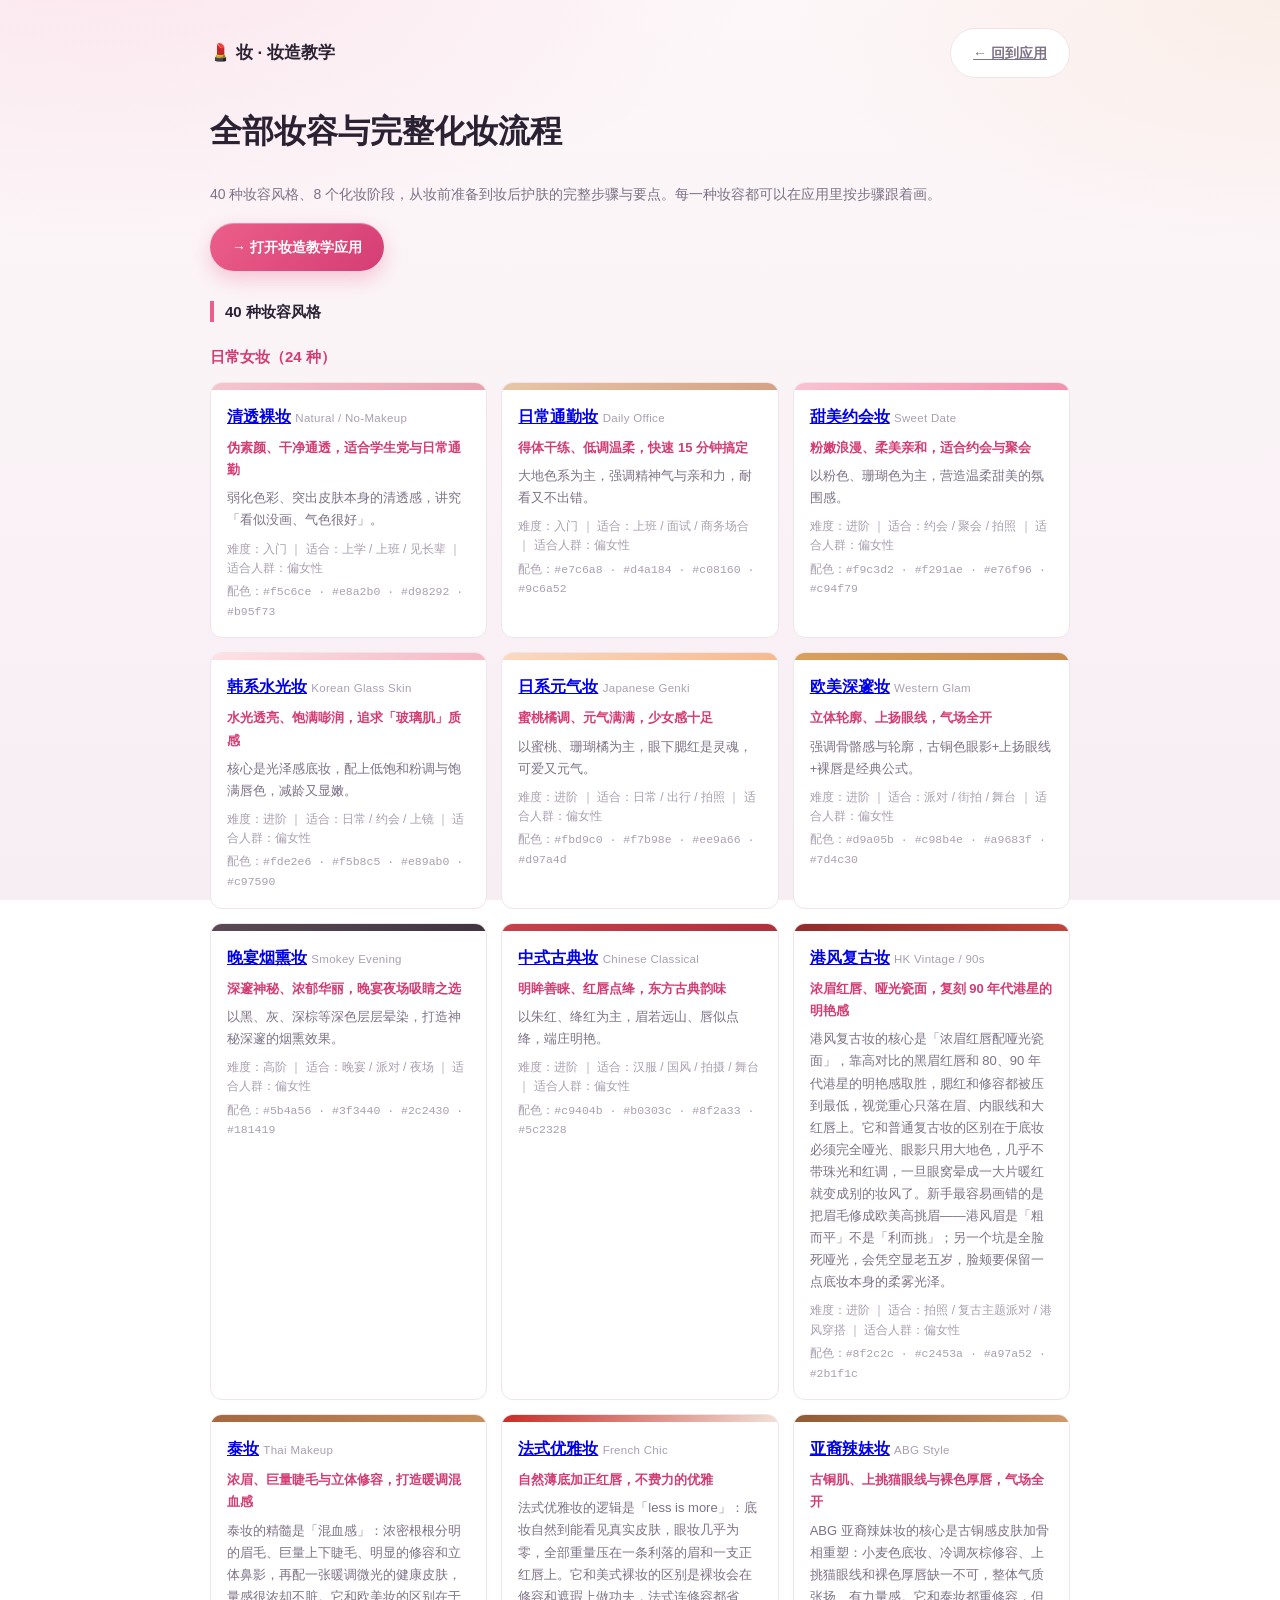
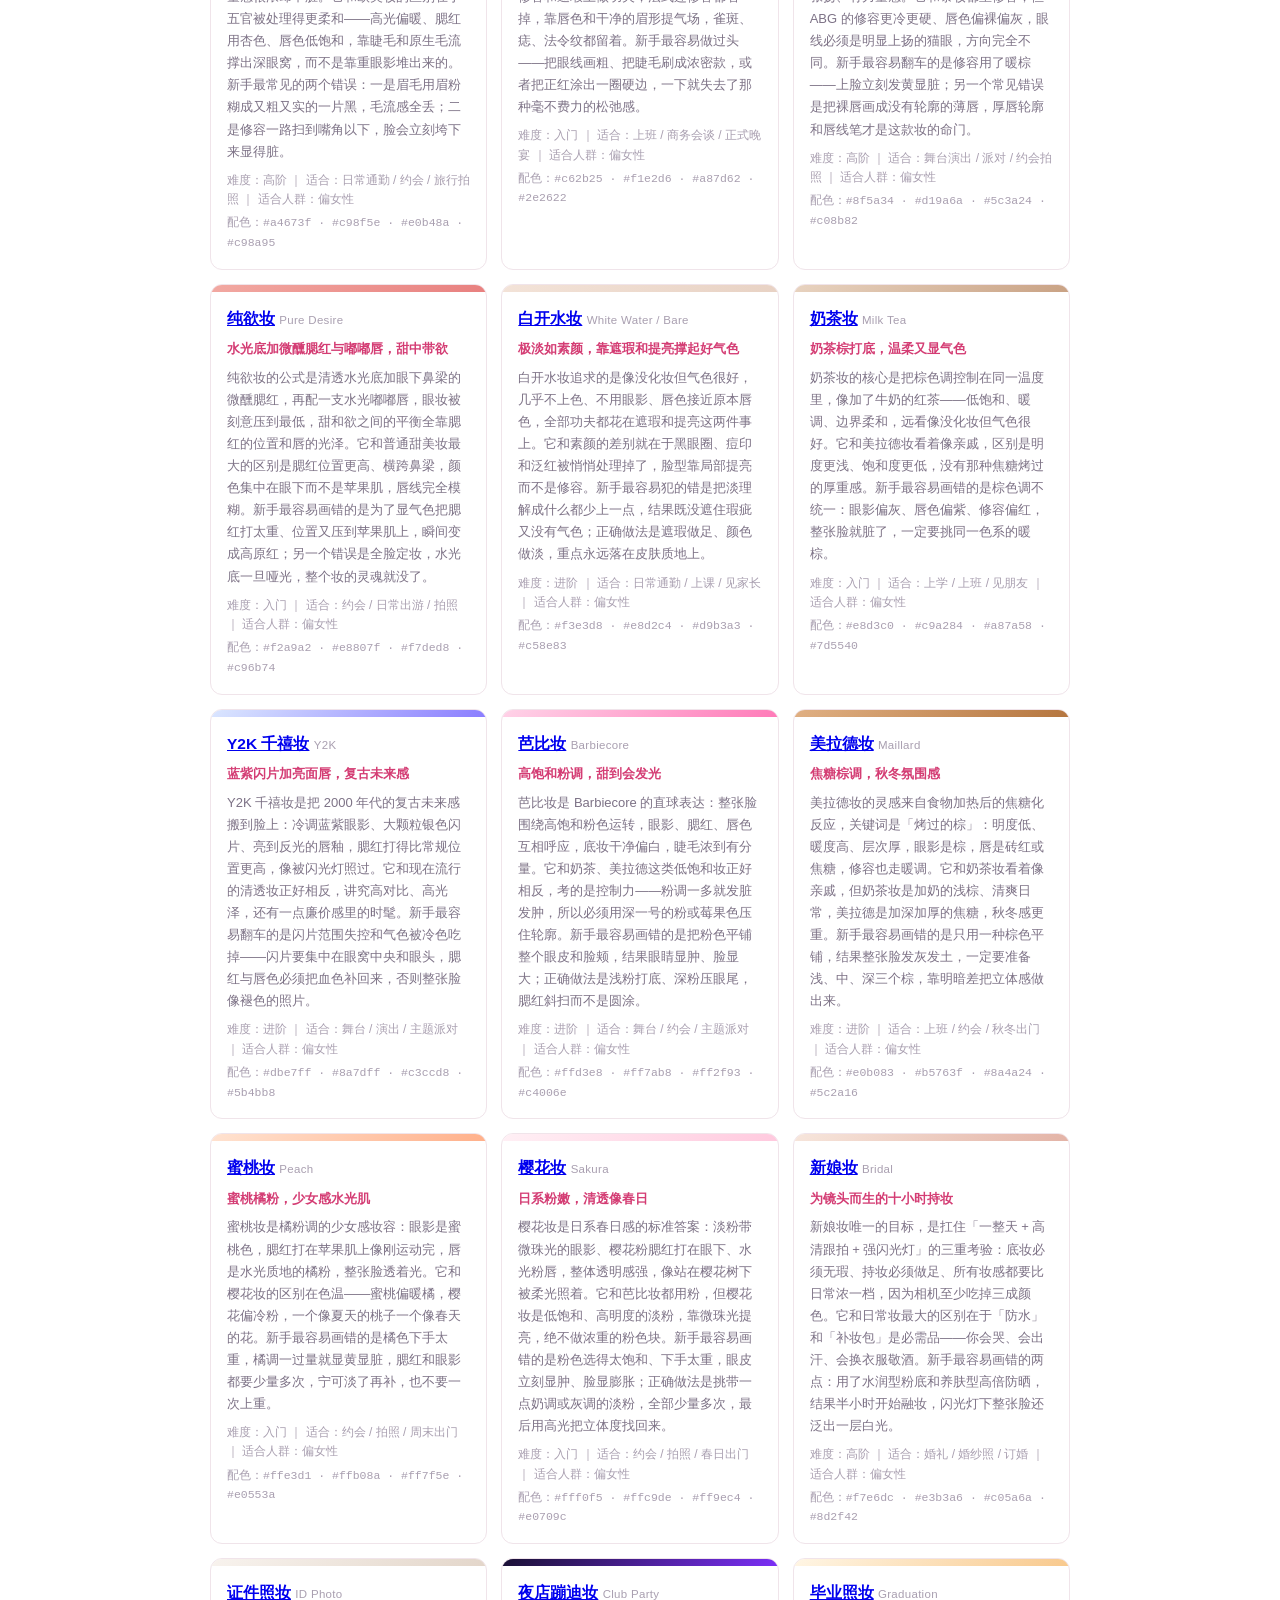
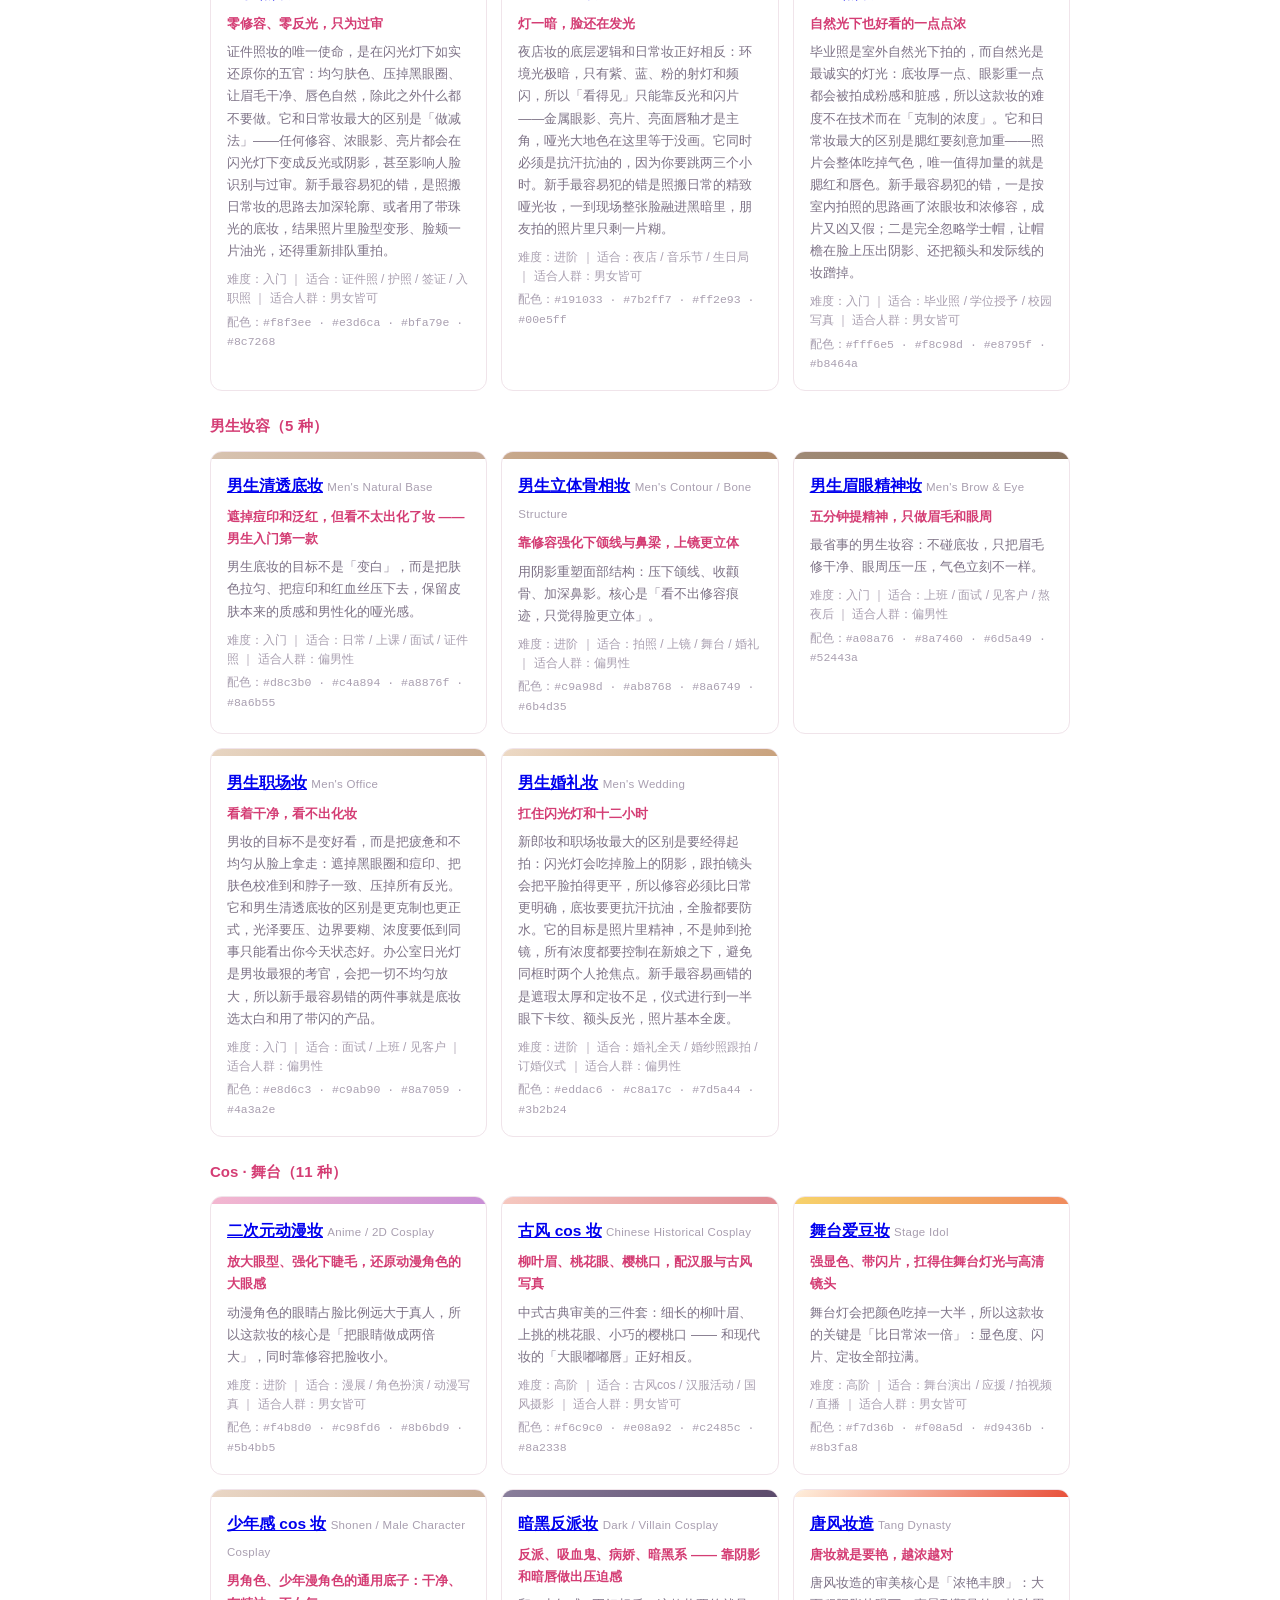
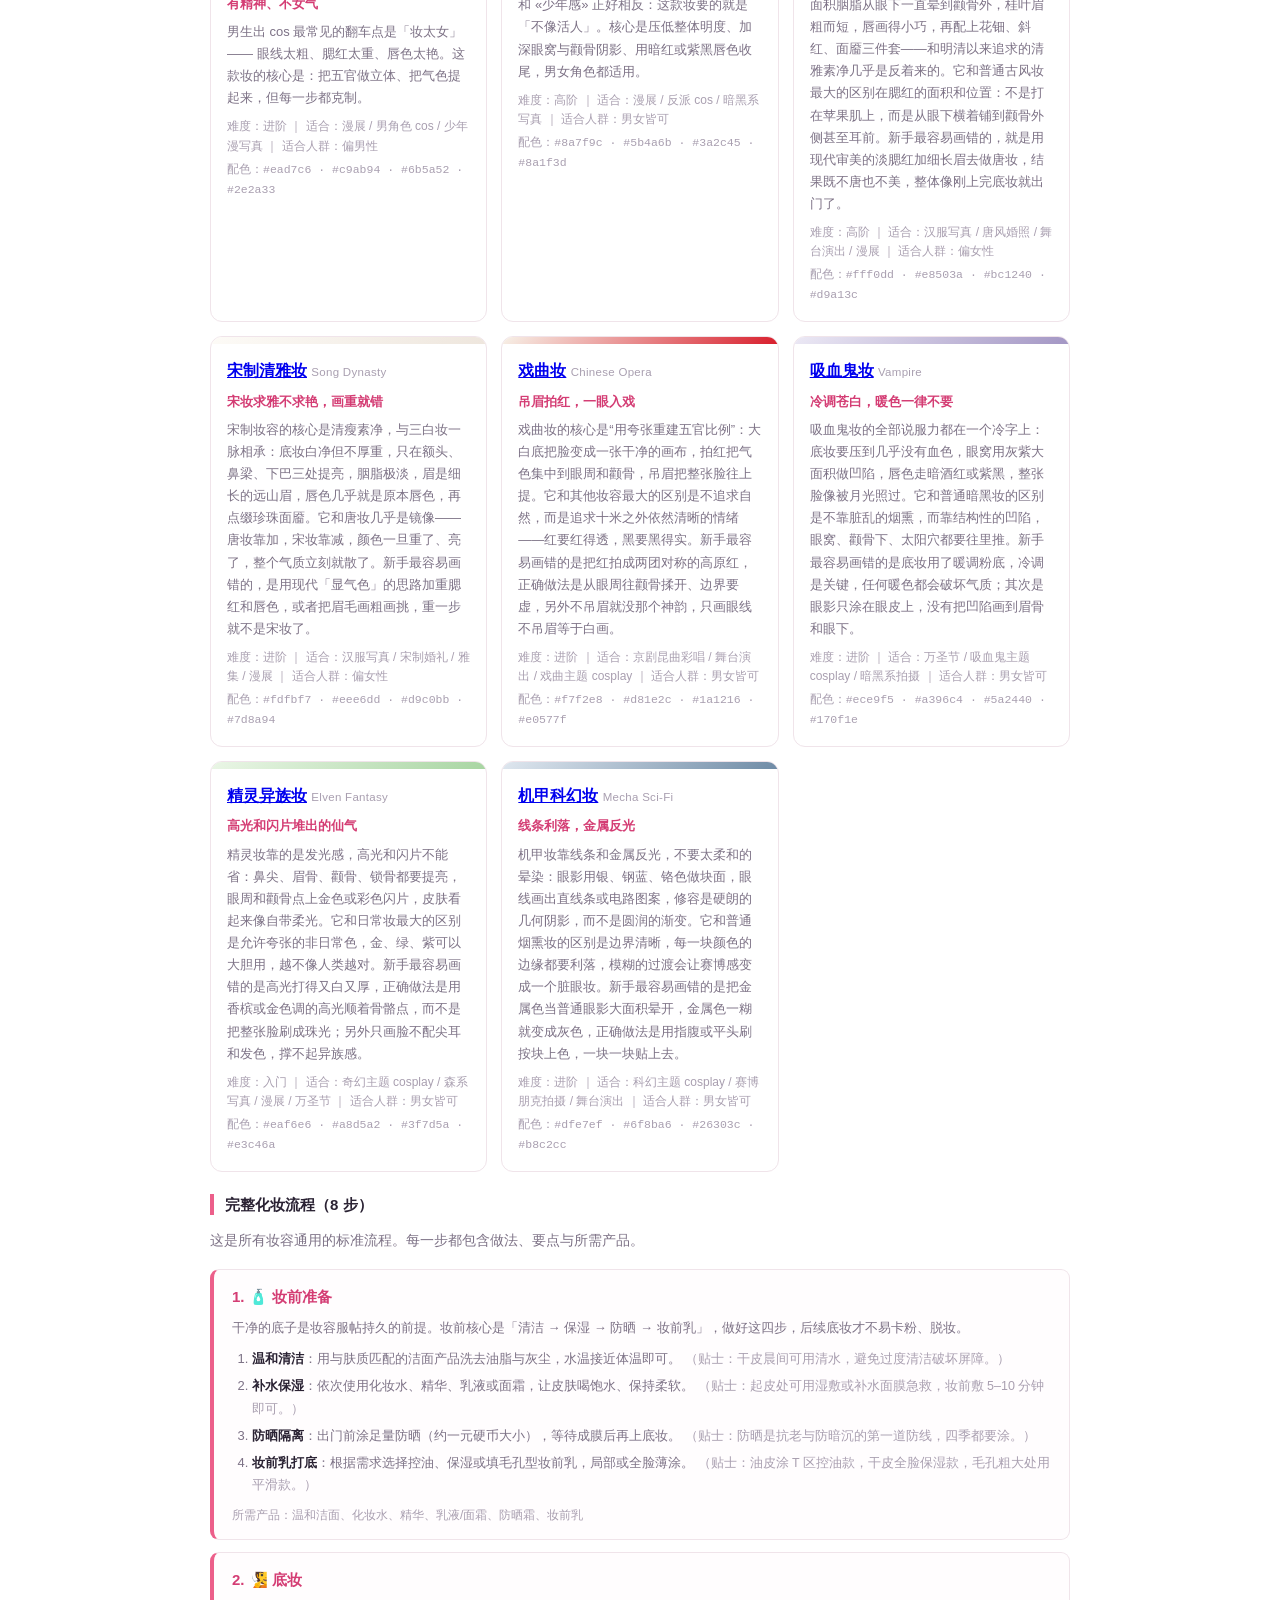
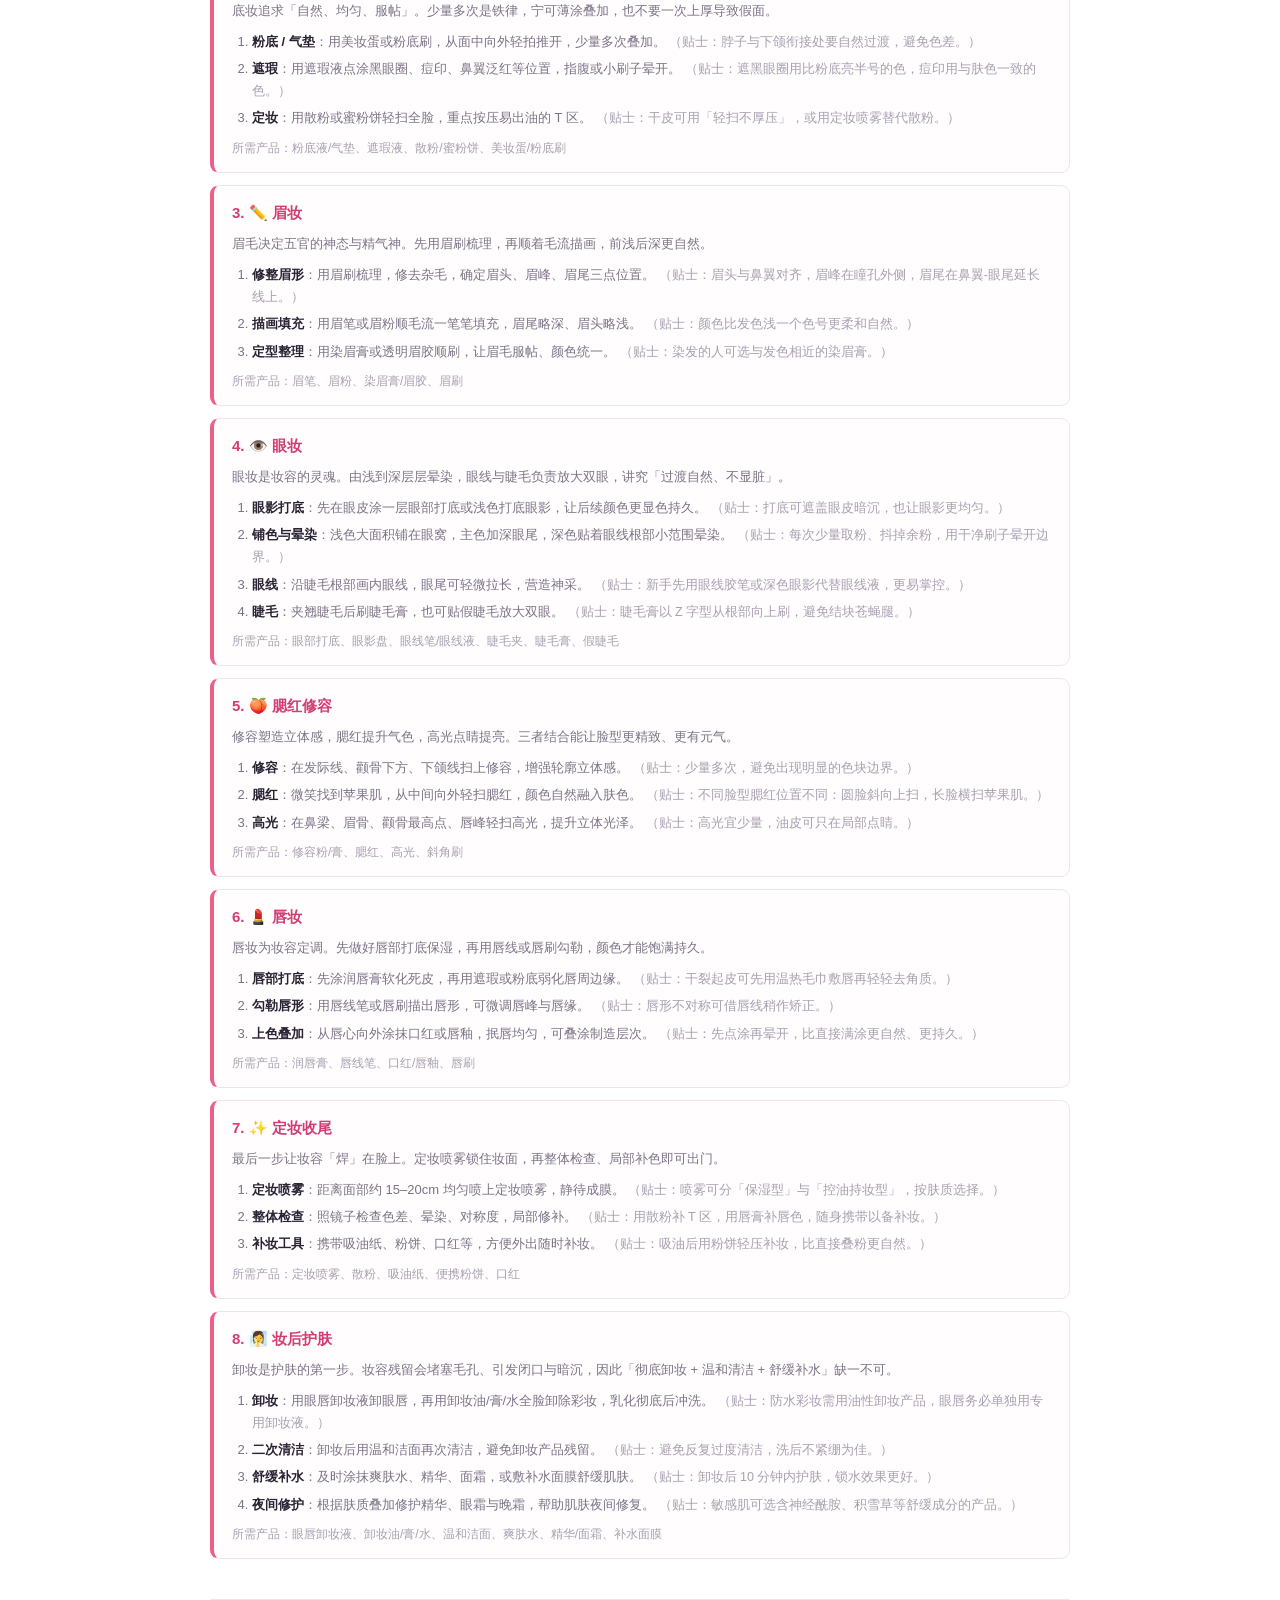
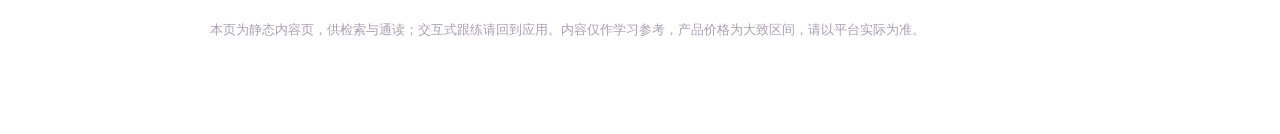
==== guide.html @ 9ea1d277 "识别大改造：AI 逐处拆解上传照片(颜色/位置/形状/质地/层次)并生成专属跟练步骤；接入真搜索(B站视频优先+Bing API+DDG兜底)；删掉教学页底部冗余的SEO折叠块并搬到独立静态页 gui" ====
<!DOCTYPE html>
<html lang="zh-CN">
<head>
<meta charset="UTF-8" />
<meta name="viewport" content="width=device-width, initial-scale=1" />
<title>全部妆容与完整化妆流程一览 · 妆 · 妆造教学</title>
<meta name="description" content="40 种妆容风格（含日常女妆、男生妆容、Cos 舞台）与从妆前准备到妆后护肤的 8 步完整化妆流程，含具体做法、要点与所需产品。" />
<meta name="keywords" content="化妆教程,妆容大全,化妆流程,男生化妆,cos妆,新手化妆步骤" />
<link rel="canonical" href="https://makeup-studio-2ak.pages.dev/guide.html" />
<link rel="icon" href="favicon.svg" type="image/svg+xml" />
<link rel="stylesheet" href="styles.css" />
<style>
  .gd-wrap { max-width: 900px; margin: 0 auto; padding: 28px 20px 80px; }
  .gd-top { display: flex; align-items: center; justify-content: space-between; gap: 14px;
            flex-wrap: wrap; margin-bottom: 26px; }
  .gd-brand { font-size: 17px; font-weight: 800; color: var(--ink); }
  .gd-lead { color: var(--ink-soft); font-size: 14px; line-height: 1.9; margin: 0 0 16px; }
  .gd-cta { margin: 0 0 30px; }
  .gd-cta a { text-decoration: none; display: inline-block; }
  .gd-sub { font-size: 15px; margin: 22px 0 12px; color: var(--primary-2); }
  .gd-foot { margin-top: 40px; padding-top: 20px; border-top: 1px solid var(--line);
             color: var(--ink-faint); font-size: 12.5px; }
</style>
</head>
<body>
<div class="gd-wrap">
  <div class="gd-top">
    <span class="gd-brand">💄 妆 · 妆造教学</span>
    <a class="btn ghost" href="./">← 回到应用</a>
  </div>
<h1>全部妆容与完整化妆流程</h1>
<p class="gd-lead">40 种妆容风格、8 个化妆阶段，从妆前准备到妆后护肤的完整步骤与要点。每一种妆容都可以在应用里按步骤跟着画。</p>
<p class="gd-cta"><a class="btn primary" href="./">→ 打开妆造教学应用</a></p>
<h2 class="ov-h">40 种妆容风格</h2>
<h3 class="gd-sub">日常女妆（24 种）</h3>
<div class="ov-looks">
  <article class="ov-look">
    <div class="ov-look-band" style="background:linear-gradient(135deg,#f5c6ce,#e8a2b0)"></div>
    <div class="ov-look-body">
      <h5><a href="./#/teach/natural">清透裸妆</a> <small>Natural / No-Makeup</small></h5>
      <p class="ov-tag">伪素颜、干净通透，适合学生党与日常通勤</p>
      <p class="ov-desc">弱化色彩、突出皮肤本身的清透感，讲究「看似没画、气色很好」。</p>
      <p class="ov-meta">难度：入门 ｜ 适合：上学 / 上班 / 见长辈 ｜ 适合人群：偏女性</p>
      <p class="ov-eco">配色：#f5c6ce · #e8a2b0 · #d98292 · #b95f73</p>
    </div>
  </article>
  <article class="ov-look">
    <div class="ov-look-band" style="background:linear-gradient(135deg,#e7c6a8,#d4a184)"></div>
    <div class="ov-look-body">
      <h5><a href="./#/teach/daily">日常通勤妆</a> <small>Daily Office</small></h5>
      <p class="ov-tag">得体干练、低调温柔，快速 15 分钟搞定</p>
      <p class="ov-desc">大地色系为主，强调精神气与亲和力，耐看又不出错。</p>
      <p class="ov-meta">难度：入门 ｜ 适合：上班 / 面试 / 商务场合 ｜ 适合人群：偏女性</p>
      <p class="ov-eco">配色：#e7c6a8 · #d4a184 · #c08160 · #9c6a52</p>
    </div>
  </article>
  <article class="ov-look">
    <div class="ov-look-band" style="background:linear-gradient(135deg,#f9c3d2,#f291ae)"></div>
    <div class="ov-look-body">
      <h5><a href="./#/teach/sweet">甜美约会妆</a> <small>Sweet Date</small></h5>
      <p class="ov-tag">粉嫩浪漫、柔美亲和，适合约会与聚会</p>
      <p class="ov-desc">以粉色、珊瑚色为主，营造温柔甜美的氛围感。</p>
      <p class="ov-meta">难度：进阶 ｜ 适合：约会 / 聚会 / 拍照 ｜ 适合人群：偏女性</p>
      <p class="ov-eco">配色：#f9c3d2 · #f291ae · #e76f96 · #c94f79</p>
    </div>
  </article>
  <article class="ov-look">
    <div class="ov-look-band" style="background:linear-gradient(135deg,#fde2e6,#f5b8c5)"></div>
    <div class="ov-look-body">
      <h5><a href="./#/teach/korean">韩系水光妆</a> <small>Korean Glass Skin</small></h5>
      <p class="ov-tag">水光透亮、饱满嘭润，追求「玻璃肌」质感</p>
      <p class="ov-desc">核心是光泽感底妆，配上低饱和粉调与饱满唇色，减龄又显嫩。</p>
      <p class="ov-meta">难度：进阶 ｜ 适合：日常 / 约会 / 上镜 ｜ 适合人群：偏女性</p>
      <p class="ov-eco">配色：#fde2e6 · #f5b8c5 · #e89ab0 · #c97590</p>
    </div>
  </article>
  <article class="ov-look">
    <div class="ov-look-band" style="background:linear-gradient(135deg,#fbd9c0,#f7b98e)"></div>
    <div class="ov-look-body">
      <h5><a href="./#/teach/japanese">日系元气妆</a> <small>Japanese Genki</small></h5>
      <p class="ov-tag">蜜桃橘调、元气满满，少女感十足</p>
      <p class="ov-desc">以蜜桃、珊瑚橘为主，眼下腮红是灵魂，可爱又元气。</p>
      <p class="ov-meta">难度：进阶 ｜ 适合：日常 / 出行 / 拍照 ｜ 适合人群：偏女性</p>
      <p class="ov-eco">配色：#fbd9c0 · #f7b98e · #ee9a66 · #d97a4d</p>
    </div>
  </article>
  <article class="ov-look">
    <div class="ov-look-band" style="background:linear-gradient(135deg,#d9a05b,#c98b4e)"></div>
    <div class="ov-look-body">
      <h5><a href="./#/teach/western">欧美深邃妆</a> <small>Western Glam</small></h5>
      <p class="ov-tag">立体轮廓、上扬眼线，气场全开</p>
      <p class="ov-desc">强调骨骼感与轮廓，古铜色眼影+上扬眼线+裸唇是经典公式。</p>
      <p class="ov-meta">难度：进阶 ｜ 适合：派对 / 街拍 / 舞台 ｜ 适合人群：偏女性</p>
      <p class="ov-eco">配色：#d9a05b · #c98b4e · #a9683f · #7d4c30</p>
    </div>
  </article>
  <article class="ov-look">
    <div class="ov-look-band" style="background:linear-gradient(135deg,#5b4a56,#3f3440)"></div>
    <div class="ov-look-body">
      <h5><a href="./#/teach/smokey">晚宴烟熏妆</a> <small>Smokey Evening</small></h5>
      <p class="ov-tag">深邃神秘、浓郁华丽，晚宴夜场吸睛之选</p>
      <p class="ov-desc">以黑、灰、深棕等深色层层晕染，打造神秘深邃的烟熏效果。</p>
      <p class="ov-meta">难度：高阶 ｜ 适合：晚宴 / 派对 / 夜场 ｜ 适合人群：偏女性</p>
      <p class="ov-eco">配色：#5b4a56 · #3f3440 · #2c2430 · #181419</p>
    </div>
  </article>
  <article class="ov-look">
    <div class="ov-look-band" style="background:linear-gradient(135deg,#c9404b,#b0303c)"></div>
    <div class="ov-look-body">
      <h5><a href="./#/teach/chinese">中式古典妆</a> <small>Chinese Classical</small></h5>
      <p class="ov-tag">明眸善睐、红唇点绛，东方古典韵味</p>
      <p class="ov-desc">以朱红、绛红为主，眉若远山、唇似点绛，端庄明艳。</p>
      <p class="ov-meta">难度：进阶 ｜ 适合：汉服 / 国风 / 拍摄 / 舞台 ｜ 适合人群：偏女性</p>
      <p class="ov-eco">配色：#c9404b · #b0303c · #8f2a33 · #5c2328</p>
    </div>
  </article>
  <article class="ov-look">
    <div class="ov-look-band" style="background:linear-gradient(135deg,#8f2c2c,#c2453a)"></div>
    <div class="ov-look-body">
      <h5><a href="./#/teach/vintage_hk">港风复古妆</a> <small>HK Vintage / 90s</small></h5>
      <p class="ov-tag">浓眉红唇、哑光瓷面，复刻 90 年代港星的明艳感</p>
      <p class="ov-desc">港风复古妆的核心是「浓眉红唇配哑光瓷面」，靠高对比的黑眉红唇和 80、90 年代港星的明艳感取胜，腮红和修容都被压到最低，视觉重心只落在眉、内眼线和大红唇上。它和普通复古妆的区别在于底妆必须完全哑光、眼影只用大地色，几乎不带珠光和红调，一旦眼窝晕成一大片暖红就变成别的妆风了。新手最容易画错的是把眉毛修成欧美高挑眉——港风眉是「粗而平」不是「利而挑」；另一个坑是全脸死哑光，会凭空显老五岁，脸颊要保留一点底妆本身的柔雾光泽。</p>
      <p class="ov-meta">难度：进阶 ｜ 适合：拍照 / 复古主题派对 / 港风穿搭 ｜ 适合人群：偏女性</p>
      <p class="ov-eco">配色：#8f2c2c · #c2453a · #a97a52 · #2b1f1c</p>
    </div>
  </article>
  <article class="ov-look">
    <div class="ov-look-band" style="background:linear-gradient(135deg,#a4673f,#c98f5e)"></div>
    <div class="ov-look-body">
      <h5><a href="./#/teach/thai">泰妆</a> <small>Thai Makeup</small></h5>
      <p class="ov-tag">浓眉、巨量睫毛与立体修容，打造暖调混血感</p>
      <p class="ov-desc">泰妆的精髓是「混血感」：浓密根根分明的眉毛、巨量上下睫毛、明显的修容和立体鼻影，再配一张暖调微光的健康皮肤，量感很浓却不脏。它和欧美妆的区别在于五官被处理得更柔和——高光偏暖、腮红用杏色、唇色低饱和，靠睫毛和原生毛流撑出深眼窝，而不是靠重眼影堆出来的。新手最常见的两个错误：一是眉毛用眉粉糊成又粗又实的一片黑，毛流感全丢；二是修容一路扫到嘴角以下，脸会立刻垮下来显得脏。</p>
      <p class="ov-meta">难度：高阶 ｜ 适合：日常通勤 / 约会 / 旅行拍照 ｜ 适合人群：偏女性</p>
      <p class="ov-eco">配色：#a4673f · #c98f5e · #e0b48a · #c98a95</p>
    </div>
  </article>
  <article class="ov-look">
    <div class="ov-look-band" style="background:linear-gradient(135deg,#c62b25,#f1e2d6)"></div>
    <div class="ov-look-body">
      <h5><a href="./#/teach/french">法式优雅妆</a> <small>French Chic</small></h5>
      <p class="ov-tag">自然薄底加正红唇，不费力的优雅</p>
      <p class="ov-desc">法式优雅妆的逻辑是「less is more」：底妆自然到能看见真实皮肤，眼妆几乎为零，全部重量压在一条利落的眉和一支正红唇上。它和美式裸妆的区别是裸妆会在修容和遮瑕上做功夫，法式连修容都省掉，靠唇色和干净的眉形提气场，雀斑、痣、法令纹都留着。新手最容易做过头——把眼线画粗、把睫毛刷成浓密款，或者把正红涂出一圈硬边，一下就失去了那种毫不费力的松弛感。</p>
      <p class="ov-meta">难度：入门 ｜ 适合：上班 / 商务会谈 / 正式晚宴 ｜ 适合人群：偏女性</p>
      <p class="ov-eco">配色：#c62b25 · #f1e2d6 · #a87d62 · #2e2622</p>
    </div>
  </article>
  <article class="ov-look">
    <div class="ov-look-band" style="background:linear-gradient(135deg,#8f5a34,#d19a6a)"></div>
    <div class="ov-look-body">
      <h5><a href="./#/teach/abg">亚裔辣妹妆</a> <small>ABG Style</small></h5>
      <p class="ov-tag">古铜肌、上挑猫眼线与裸色厚唇，气场全开</p>
      <p class="ov-desc">ABG 亚裔辣妹妆的核心是古铜感皮肤加骨相重塑：小麦色底妆、冷调灰棕修容、上挑猫眼线和裸色厚唇缺一不可，整体气质张扬、有力量感。它和泰妆都重修容，但 ABG 的修容更冷更硬、唇色偏裸偏灰，眼线必须是明显上扬的猫眼，方向完全不同。新手最容易翻车的是修容用了暖棕——上脸立刻发黄显脏；另一个常见错误是把裸唇画成没有轮廓的薄唇，厚唇轮廓和唇线笔才是这款妆的命门。</p>
      <p class="ov-meta">难度：高阶 ｜ 适合：舞台演出 / 派对 / 约会拍照 ｜ 适合人群：偏女性</p>
      <p class="ov-eco">配色：#8f5a34 · #d19a6a · #5c3a24 · #c08b82</p>
    </div>
  </article>
  <article class="ov-look">
    <div class="ov-look-band" style="background:linear-gradient(135deg,#f2a9a2,#e8807f)"></div>
    <div class="ov-look-body">
      <h5><a href="./#/teach/pure_desire">纯欲妆</a> <small>Pure Desire</small></h5>
      <p class="ov-tag">水光底加微醺腮红与嘟嘟唇，甜中带欲</p>
      <p class="ov-desc">纯欲妆的公式是清透水光底加眼下鼻梁的微醺腮红，再配一支水光嘟嘟唇，眼妆被刻意压到最低，甜和欲之间的平衡全靠腮红的位置和唇的光泽。它和普通甜美妆最大的区别是腮红位置更高、横跨鼻梁，颜色集中在眼下而不是苹果肌，唇线完全模糊。新手最容易画错的是为了显气色把腮红打太重、位置又压到苹果肌上，瞬间变成高原红；另一个错误是全脸定妆，水光底一旦哑光，整个妆的灵魂就没了。</p>
      <p class="ov-meta">难度：入门 ｜ 适合：约会 / 日常出游 / 拍照 ｜ 适合人群：偏女性</p>
      <p class="ov-eco">配色：#f2a9a2 · #e8807f · #f7ded8 · #c96b74</p>
    </div>
  </article>
  <article class="ov-look">
    <div class="ov-look-band" style="background:linear-gradient(135deg,#f3e3d8,#e8d2c4)"></div>
    <div class="ov-look-body">
      <h5><a href="./#/teach/white_water">白开水妆</a> <small>White Water / Bare</small></h5>
      <p class="ov-tag">极淡如素颜，靠遮瑕和提亮撑起好气色</p>
      <p class="ov-desc">白开水妆追求的是像没化妆但气色很好，几乎不上色、不用眼影、唇色接近原本唇色，全部功夫都花在遮瑕和提亮这两件事上。它和素颜的差别就在于黑眼圈、痘印和泛红被悄悄处理掉了，脸型靠局部提亮而不是修容。新手最容易犯的错是把淡理解成什么都少上一点，结果既没遮住瑕疵又没有气色；正确做法是遮瑕做足、颜色做淡，重点永远落在皮肤质地上。</p>
      <p class="ov-meta">难度：进阶 ｜ 适合：日常通勤 / 上课 / 见家长 ｜ 适合人群：偏女性</p>
      <p class="ov-eco">配色：#f3e3d8 · #e8d2c4 · #d9b3a3 · #c58e83</p>
    </div>
  </article>
  <article class="ov-look">
    <div class="ov-look-band" style="background:linear-gradient(135deg,#e8d3c0,#c9a284)"></div>
    <div class="ov-look-body">
      <h5><a href="./#/teach/milk_tea">奶茶妆</a> <small>Milk Tea</small></h5>
      <p class="ov-tag">奶茶棕打底，温柔又显气色</p>
      <p class="ov-desc">奶茶妆的核心是把棕色调控制在同一温度里，像加了牛奶的红茶——低饱和、暖调、边界柔和，远看像没化妆但气色很好。它和美拉德妆看着像亲戚，区别是明度更浅、饱和度更低，没有那种焦糖烤过的厚重感。新手最容易画错的是棕色调不统一：眼影偏灰、唇色偏紫、修容偏红，整张脸就脏了，一定要挑同一色系的暖棕。</p>
      <p class="ov-meta">难度：入门 ｜ 适合：上学 / 上班 / 见朋友 ｜ 适合人群：偏女性</p>
      <p class="ov-eco">配色：#e8d3c0 · #c9a284 · #a87a58 · #7d5540</p>
    </div>
  </article>
  <article class="ov-look">
    <div class="ov-look-band" style="background:linear-gradient(135deg,#dbe7ff,#8a7dff)"></div>
    <div class="ov-look-body">
      <h5><a href="./#/teach/y2k">Y2K 千禧妆</a> <small>Y2K</small></h5>
      <p class="ov-tag">蓝紫闪片加亮面唇，复古未来感</p>
      <p class="ov-desc">Y2K 千禧妆是把 2000 年代的复古未来感搬到脸上：冷调蓝紫眼影、大颗粒银色闪片、亮到反光的唇釉，腮红打得比常规位置更高，像被闪光灯照过。它和现在流行的清透妆正好相反，讲究高对比、高光泽，还有一点廉价感里的时髦。新手最容易翻车的是闪片范围失控和气色被冷色吃掉——闪片要集中在眼窝中央和眼头，腮红与唇色必须把血色补回来，否则整张脸像褪色的照片。</p>
      <p class="ov-meta">难度：进阶 ｜ 适合：舞台 / 演出 / 主题派对 ｜ 适合人群：偏女性</p>
      <p class="ov-eco">配色：#dbe7ff · #8a7dff · #c3ccd8 · #5b4bb8</p>
    </div>
  </article>
  <article class="ov-look">
    <div class="ov-look-band" style="background:linear-gradient(135deg,#ffd3e8,#ff7ab8)"></div>
    <div class="ov-look-body">
      <h5><a href="./#/teach/barbie">芭比妆</a> <small>Barbiecore</small></h5>
      <p class="ov-tag">高饱和粉调，甜到会发光</p>
      <p class="ov-desc">芭比妆是 Barbiecore 的直球表达：整张脸围绕高饱和粉色运转，眼影、腮红、唇色互相呼应，底妆干净偏白，睫毛浓到有分量。它和奶茶、美拉德这类低饱和妆正好相反，考的是控制力——粉调一多就发脏发肿，所以必须用深一号的粉或莓果色压住轮廓。新手最容易画错的是把粉色平铺整个眼皮和脸颊，结果眼睛显肿、脸显大；正确做法是浅粉打底、深粉压眼尾，腮红斜扫而不是圆涂。</p>
      <p class="ov-meta">难度：进阶 ｜ 适合：舞台 / 约会 / 主题派对 ｜ 适合人群：偏女性</p>
      <p class="ov-eco">配色：#ffd3e8 · #ff7ab8 · #ff2f93 · #c4006e</p>
    </div>
  </article>
  <article class="ov-look">
    <div class="ov-look-band" style="background:linear-gradient(135deg,#e0b083,#b5763f)"></div>
    <div class="ov-look-body">
      <h5><a href="./#/teach/maillard">美拉德妆</a> <small>Maillard</small></h5>
      <p class="ov-tag">焦糖棕调，秋冬氛围感</p>
      <p class="ov-desc">美拉德妆的灵感来自食物加热后的焦糖化反应，关键词是「烤过的棕」：明度低、暖度高、层次厚，眼影是棕，唇是砖红或焦糖，修容也走暖调。它和奶茶妆看着像亲戚，但奶茶妆是加奶的浅棕、清爽日常，美拉德是加深加厚的焦糖，秋冬感更重。新手最容易画错的是只用一种棕色平铺，结果整张脸发灰发土，一定要准备浅、中、深三个棕，靠明暗差把立体感做出来。</p>
      <p class="ov-meta">难度：进阶 ｜ 适合：上班 / 约会 / 秋冬出门 ｜ 适合人群：偏女性</p>
      <p class="ov-eco">配色：#e0b083 · #b5763f · #8a4a24 · #5c2a16</p>
    </div>
  </article>
  <article class="ov-look">
    <div class="ov-look-band" style="background:linear-gradient(135deg,#ffe3d1,#ffb08a)"></div>
    <div class="ov-look-body">
      <h5><a href="./#/teach/peach">蜜桃妆</a> <small>Peach</small></h5>
      <p class="ov-tag">蜜桃橘粉，少女感水光肌</p>
      <p class="ov-desc">蜜桃妆是橘粉调的少女感妆容：眼影是蜜桃色，腮红打在苹果肌上像刚运动完，唇是水光质地的橘粉，整张脸透着光。它和樱花妆的区别在色温——蜜桃偏暖橘，樱花偏冷粉，一个像夏天的桃子一个像春天的花。新手最容易画错的是橘色下手太重，橘调一过量就显黄显脏，腮红和眼影都要少量多次，宁可淡了再补，也不要一次上重。</p>
      <p class="ov-meta">难度：入门 ｜ 适合：约会 / 拍照 / 周末出门 ｜ 适合人群：偏女性</p>
      <p class="ov-eco">配色：#ffe3d1 · #ffb08a · #ff7f5e · #e0553a</p>
    </div>
  </article>
  <article class="ov-look">
    <div class="ov-look-band" style="background:linear-gradient(135deg,#fff0f5,#ffc9de)"></div>
    <div class="ov-look-body">
      <h5><a href="./#/teach/sakura">樱花妆</a> <small>Sakura</small></h5>
      <p class="ov-tag">日系粉嫩，清透像春日</p>
      <p class="ov-desc">樱花妆是日系春日感的标准答案：淡粉带微珠光的眼影、樱花粉腮红打在眼下、水光粉唇，整体透明感强，像站在樱花树下被柔光照着。它和芭比妆都用粉，但樱花妆是低饱和、高明度的淡粉，靠微珠光提亮，绝不做浓重的粉色块。新手最容易画错的是粉色选得太饱和、下手太重，眼皮立刻显肿、脸显膨胀；正确做法是挑带一点奶调或灰调的淡粉，全部少量多次，最后用高光把立体度找回来。</p>
      <p class="ov-meta">难度：入门 ｜ 适合：约会 / 拍照 / 春日出门 ｜ 适合人群：偏女性</p>
      <p class="ov-eco">配色：#fff0f5 · #ffc9de · #ff9ec4 · #e0709c</p>
    </div>
  </article>
  <article class="ov-look">
    <div class="ov-look-band" style="background:linear-gradient(135deg,#f7e6dc,#e3b3a6)"></div>
    <div class="ov-look-body">
      <h5><a href="./#/teach/bridal">新娘妆</a> <small>Bridal</small></h5>
      <p class="ov-tag">为镜头而生的十小时持妆</p>
      <p class="ov-desc">新娘妆唯一的目标，是扛住「一整天 + 高清跟拍 + 强闪光灯」的三重考验：底妆必须无瑕、持妆必须做足、所有妆感都要比日常浓一档，因为相机至少吃掉三成颜色。它和日常妆最大的区别在于「防水」和「补妆包」是必需品——你会哭、会出汗、会换衣服敬酒。新手最容易画错的两点：用了水润型粉底和养肤型高倍防晒，结果半小时开始融妆，闪光灯下整张脸还泛出一层白光。</p>
      <p class="ov-meta">难度：高阶 ｜ 适合：婚礼 / 婚纱照 / 订婚 ｜ 适合人群：偏女性</p>
      <p class="ov-eco">配色：#f7e6dc · #e3b3a6 · #c05a6a · #8d2f42</p>
    </div>
  </article>
  <article class="ov-look">
    <div class="ov-look-band" style="background:linear-gradient(135deg,#f8f3ee,#e3d6ca)"></div>
    <div class="ov-look-body">
      <h5><a href="./#/teach/photo_id">证件照妆</a> <small>ID Photo</small></h5>
      <p class="ov-tag">零修容、零反光，只为过审</p>
      <p class="ov-desc">证件照妆的唯一使命，是在闪光灯下如实还原你的五官：均匀肤色、压掉黑眼圈、让眉毛干净、唇色自然，除此之外什么都不要做。它和日常妆最大的区别是「做减法」——任何修容、浓眼影、亮片都会在闪光灯下变成反光或阴影，甚至影响人脸识别与过审。新手最容易犯的错，是照搬日常妆的思路去加深轮廓、或者用了带珠光的底妆，结果照片里脸型变形、脸颊一片油光，还得重新排队重拍。</p>
      <p class="ov-meta">难度：入门 ｜ 适合：证件照 / 护照 / 签证 / 入职照 ｜ 适合人群：男女皆可</p>
      <p class="ov-eco">配色：#f8f3ee · #e3d6ca · #bfa79e · #8c7268</p>
    </div>
  </article>
  <article class="ov-look">
    <div class="ov-look-band" style="background:linear-gradient(135deg,#191033,#7b2ff7)"></div>
    <div class="ov-look-body">
      <h5><a href="./#/teach/party">夜店蹦迪妆</a> <small>Club Party</small></h5>
      <p class="ov-tag">灯一暗，脸还在发光</p>
      <p class="ov-desc">夜店妆的底层逻辑和日常妆正好相反：环境光极暗，只有紫、蓝、粉的射灯和频闪，所以「看得见」只能靠反光和闪片——金属眼影、亮片、亮面唇釉才是主角，哑光大地色在这里等于没画。它同时必须是抗汗抗油的，因为你要跳两三个小时。新手最容易犯的错是照搬日常的精致哑光妆，一到现场整张脸融进黑暗里，朋友拍的照片里只剩一片糊。</p>
      <p class="ov-meta">难度：进阶 ｜ 适合：夜店 / 音乐节 / 生日局 ｜ 适合人群：男女皆可</p>
      <p class="ov-eco">配色：#191033 · #7b2ff7 · #ff2e93 · #00e5ff</p>
    </div>
  </article>
  <article class="ov-look">
    <div class="ov-look-band" style="background:linear-gradient(135deg,#fff6e5,#f8c98d)"></div>
    <div class="ov-look-body">
      <h5><a href="./#/teach/graduation">毕业照妆</a> <small>Graduation</small></h5>
      <p class="ov-tag">自然光下也好看的一点点浓</p>
      <p class="ov-desc">毕业照是室外自然光下拍的，而自然光是最诚实的灯光：底妆厚一点、眼影重一点都会被拍成粉感和脏感，所以这款妆的难度不在技术而在「克制的浓度」。它和日常妆最大的区别是腮红要刻意加重——照片会整体吃掉气色，唯一值得加量的就是腮红和唇色。新手最容易犯的错，一是按室内拍照的思路画了浓眼妆和浓修容，成片又凶又假；二是完全忽略学士帽，让帽檐在脸上压出阴影、还把额头和发际线的妆蹭掉。</p>
      <p class="ov-meta">难度：入门 ｜ 适合：毕业照 / 学位授予 / 校园写真 ｜ 适合人群：男女皆可</p>
      <p class="ov-eco">配色：#fff6e5 · #f8c98d · #e8795f · #b8464a</p>
    </div>
  </article>
</div>
<h3 class="gd-sub">男生妆容（5 种）</h3>
<div class="ov-looks">
  <article class="ov-look">
    <div class="ov-look-band" style="background:linear-gradient(135deg,#d8c3b0,#c4a894)"></div>
    <div class="ov-look-body">
      <h5><a href="./#/teach/mens_base">男生清透底妆</a> <small>Men&#39;s Natural Base</small></h5>
      <p class="ov-tag">遮掉痘印和泛红，但看不太出化了妆 —— 男生入门第一款</p>
      <p class="ov-desc">男生底妆的目标不是「变白」，而是把肤色拉匀、把痘印和红血丝压下去，保留皮肤本来的质感和男性化的哑光感。</p>
      <p class="ov-meta">难度：入门 ｜ 适合：日常 / 上课 / 面试 / 证件照 ｜ 适合人群：偏男性</p>
      <p class="ov-eco">配色：#d8c3b0 · #c4a894 · #a8876f · #8a6b55</p>
    </div>
  </article>
  <article class="ov-look">
    <div class="ov-look-band" style="background:linear-gradient(135deg,#c9a98d,#ab8768)"></div>
    <div class="ov-look-body">
      <h5><a href="./#/teach/mens_bone">男生立体骨相妆</a> <small>Men&#39;s Contour / Bone Structure</small></h5>
      <p class="ov-tag">靠修容强化下颌线与鼻梁，上镜更立体</p>
      <p class="ov-desc">用阴影重塑面部结构：压下颌线、收颧骨、加深鼻影。核心是「看不出修容痕迹，只觉得脸更立体」。</p>
      <p class="ov-meta">难度：进阶 ｜ 适合：拍照 / 上镜 / 舞台 / 婚礼 ｜ 适合人群：偏男性</p>
      <p class="ov-eco">配色：#c9a98d · #ab8768 · #8a6749 · #6b4d35</p>
    </div>
  </article>
  <article class="ov-look">
    <div class="ov-look-band" style="background:linear-gradient(135deg,#a08a76,#8a7460)"></div>
    <div class="ov-look-body">
      <h5><a href="./#/teach/mens_eye">男生眉眼精神妆</a> <small>Men&#39;s Brow &amp; Eye</small></h5>
      <p class="ov-tag">五分钟提精神，只做眉毛和眼周</p>
      <p class="ov-desc">最省事的男生妆容：不碰底妆，只把眉毛修干净、眼周压一压，气色立刻不一样。</p>
      <p class="ov-meta">难度：入门 ｜ 适合：上班 / 面试 / 见客户 / 熬夜后 ｜ 适合人群：偏男性</p>
      <p class="ov-eco">配色：#a08a76 · #8a7460 · #6d5a49 · #52443a</p>
    </div>
  </article>
  <article class="ov-look">
    <div class="ov-look-band" style="background:linear-gradient(135deg,#e8d6c3,#c9ab90)"></div>
    <div class="ov-look-body">
      <h5><a href="./#/teach/mens_work">男生职场妆</a> <small>Men&#39;s Office</small></h5>
      <p class="ov-tag">看着干净，看不出化妆</p>
      <p class="ov-desc">男妆的目标不是变好看，而是把疲惫和不均匀从脸上拿走：遮掉黑眼圈和痘印、把肤色校准到和脖子一致、压掉所有反光。它和男生清透底妆的区别是更克制也更正式，光泽要压、边界要糊、浓度要低到同事只能看出你今天状态好。办公室日光灯是男妆最狠的考官，会把一切不均匀放大，所以新手最容易错的两件事就是底妆选太白和用了带闪的产品。</p>
      <p class="ov-meta">难度：入门 ｜ 适合：面试 / 上班 / 见客户 ｜ 适合人群：偏男性</p>
      <p class="ov-eco">配色：#e8d6c3 · #c9ab90 · #8a7059 · #4a3a2e</p>
    </div>
  </article>
  <article class="ov-look">
    <div class="ov-look-band" style="background:linear-gradient(135deg,#eddac6,#c8a17c)"></div>
    <div class="ov-look-body">
      <h5><a href="./#/teach/mens_wedding">男生婚礼妆</a> <small>Men&#39;s Wedding</small></h5>
      <p class="ov-tag">扛住闪光灯和十二小时</p>
      <p class="ov-desc">新郎妆和职场妆最大的区别是要经得起拍：闪光灯会吃掉脸上的阴影，跟拍镜头会把平脸拍得更平，所以修容必须比日常更明确，底妆要更抗汗抗油，全脸都要防水。它的目标是照片里精神，不是帅到抢镜，所有浓度都要控制在新娘之下，避免同框时两个人抢焦点。新手最容易画错的是遮瑕太厚和定妆不足，仪式进行到一半眼下卡纹、额头反光，照片基本全废。</p>
      <p class="ov-meta">难度：进阶 ｜ 适合：婚礼全天 / 婚纱照跟拍 / 订婚仪式 ｜ 适合人群：偏男性</p>
      <p class="ov-eco">配色：#eddac6 · #c8a17c · #7d5a44 · #3b2b24</p>
    </div>
  </article>
</div>
<h3 class="gd-sub">Cos · 舞台（11 种）</h3>
<div class="ov-looks">
  <article class="ov-look">
    <div class="ov-look-band" style="background:linear-gradient(135deg,#f4b8d0,#c98fd6)"></div>
    <div class="ov-look-body">
      <h5><a href="./#/teach/cos_anime">二次元动漫妆</a> <small>Anime / 2D Cosplay</small></h5>
      <p class="ov-tag">放大眼型、强化下睫毛，还原动漫角色的大眼感</p>
      <p class="ov-desc">动漫角色的眼睛占脸比例远大于真人，所以这款妆的核心是「把眼睛做成两倍大」，同时靠修容把脸收小。</p>
      <p class="ov-meta">难度：进阶 ｜ 适合：漫展 / 角色扮演 / 动漫写真 ｜ 适合人群：男女皆可</p>
      <p class="ov-eco">配色：#f4b8d0 · #c98fd6 · #8b6bd9 · #5b4bb5</p>
    </div>
  </article>
  <article class="ov-look">
    <div class="ov-look-band" style="background:linear-gradient(135deg,#f6c9c0,#e08a92)"></div>
    <div class="ov-look-body">
      <h5><a href="./#/teach/cos_guofeng">古风 cos 妆</a> <small>Chinese Historical Cosplay</small></h5>
      <p class="ov-tag">柳叶眉、桃花眼、樱桃口，配汉服与古风写真</p>
      <p class="ov-desc">中式古典审美的三件套：细长的柳叶眉、上挑的桃花眼、小巧的樱桃口 —— 和现代妆的「大眼嘟嘟唇」正好相反。</p>
      <p class="ov-meta">难度：高阶 ｜ 适合：古风cos / 汉服活动 / 国风摄影 ｜ 适合人群：男女皆可</p>
      <p class="ov-eco">配色：#f6c9c0 · #e08a92 · #c2485c · #8a2338</p>
    </div>
  </article>
  <article class="ov-look">
    <div class="ov-look-band" style="background:linear-gradient(135deg,#f7d36b,#f08a5d)"></div>
    <div class="ov-look-body">
      <h5><a href="./#/teach/cos_idol">舞台爱豆妆</a> <small>Stage Idol</small></h5>
      <p class="ov-tag">强显色、带闪片，扛得住舞台灯光与高清镜头</p>
      <p class="ov-desc">舞台灯会把颜色吃掉一大半，所以这款妆的关键是「比日常浓一倍」：显色度、闪片、定妆全部拉满。</p>
      <p class="ov-meta">难度：高阶 ｜ 适合：舞台演出 / 应援 / 拍视频 / 直播 ｜ 适合人群：男女皆可</p>
      <p class="ov-eco">配色：#f7d36b · #f08a5d · #d9436b · #8b3fa8</p>
    </div>
  </article>
  <article class="ov-look">
    <div class="ov-look-band" style="background:linear-gradient(135deg,#ead7c6,#c9ab94)"></div>
    <div class="ov-look-body">
      <h5><a href="./#/teach/cos_shonen">少年感 cos 妆</a> <small>Shonen / Male Character Cosplay</small></h5>
      <p class="ov-tag">男角色、少年漫角色的通用底子：干净、有精神、不女气</p>
      <p class="ov-desc">男生出 cos 最常见的翻车点是「妆太女」—— 眼线太粗、腮红太重、唇色太艳。这款妆的核心是：把五官做立体、把气色提起来，但每一步都克制。</p>
      <p class="ov-meta">难度：进阶 ｜ 适合：漫展 / 男角色 cos / 少年漫写真 ｜ 适合人群：偏男性</p>
      <p class="ov-eco">配色：#ead7c6 · #c9ab94 · #6b5a52 · #2e2a33</p>
    </div>
  </article>
  <article class="ov-look">
    <div class="ov-look-band" style="background:linear-gradient(135deg,#8a7f9c,#5b4a6b)"></div>
    <div class="ov-look-body">
      <h5><a href="./#/teach/cos_dark">暗黑反派妆</a> <small>Dark / Villain Cosplay</small></h5>
      <p class="ov-tag">反派、吸血鬼、病娇、暗黑系 —— 靠阴影和暗唇做出压迫感</p>
      <p class="ov-desc">和 «少年感» 正好相反：这款妆要的就是「不像活人」。核心是压低整体明度、加深眼窝与颧骨阴影、用暗红或紫黑唇色收尾，男女角色都适用。</p>
      <p class="ov-meta">难度：高阶 ｜ 适合：漫展 / 反派 cos / 暗黑系写真 ｜ 适合人群：男女皆可</p>
      <p class="ov-eco">配色：#8a7f9c · #5b4a6b · #3a2c45 · #8a1f3d</p>
    </div>
  </article>
  <article class="ov-look">
    <div class="ov-look-band" style="background:linear-gradient(135deg,#fff0dd,#e8503a)"></div>
    <div class="ov-look-body">
      <h5><a href="./#/teach/tang">唐风妆造</a> <small>Tang Dynasty</small></h5>
      <p class="ov-tag">唐妆就是要艳，越浓越对</p>
      <p class="ov-desc">唐风妆造的审美核心是「浓艳丰腴」：大面积胭脂从眼下一直晕到颧骨外，桂叶眉粗而短，唇画得小巧，再配上花钿、斜红、面靥三件套——和明清以来追求的清雅素净几乎是反着来的。它和普通古风妆最大的区别在腮红的面积和位置：不是打在苹果肌上，而是从眼下横着铺到颧骨外侧甚至耳前。新手最容易画错的，就是用现代审美的淡腮红加细长眉去做唐妆，结果既不唐也不美，整体像刚上完底妆就出门了。</p>
      <p class="ov-meta">难度：高阶 ｜ 适合：汉服写真 / 唐风婚照 / 舞台演出 / 漫展 ｜ 适合人群：偏女性</p>
      <p class="ov-eco">配色：#fff0dd · #e8503a · #bc1240 · #d9a13c</p>
    </div>
  </article>
  <article class="ov-look">
    <div class="ov-look-band" style="background:linear-gradient(135deg,#fdfbf7,#eee6dd)"></div>
    <div class="ov-look-body">
      <h5><a href="./#/teach/song">宋制清雅妆</a> <small>Song Dynasty</small></h5>
      <p class="ov-tag">宋妆求雅不求艳，画重就错</p>
      <p class="ov-desc">宋制妆容的核心是清瘦素净，与三白妆一脉相承：底妆白净但不厚重，只在额头、鼻梁、下巴三处提亮，胭脂极淡，眉是细长的远山眉，唇色几乎就是原本唇色，再点缀珍珠面靥。它和唐妆几乎是镜像——唐妆靠加，宋妆靠减，颜色一旦重了、亮了，整个气质立刻就散了。新手最容易画错的，是用现代「显气色」的思路加重腮红和唇色，或者把眉毛画粗画挑，重一步就不是宋妆了。</p>
      <p class="ov-meta">难度：进阶 ｜ 适合：汉服写真 / 宋制婚礼 / 雅集 / 漫展 ｜ 适合人群：偏女性</p>
      <p class="ov-eco">配色：#fdfbf7 · #eee6dd · #d9c0bb · #7d8a94</p>
    </div>
  </article>
  <article class="ov-look">
    <div class="ov-look-band" style="background:linear-gradient(135deg,#f7f2e8,#d81e2c)"></div>
    <div class="ov-look-body">
      <h5><a href="./#/teach/opera">戏曲妆</a> <small>Chinese Opera</small></h5>
      <p class="ov-tag">吊眉拍红，一眼入戏</p>
      <p class="ov-desc">戏曲妆的核心是“用夸张重建五官比例”：大白底把脸变成一张干净的画布，拍红把气色集中到眼周和颧骨，吊眉把整张脸往上提。它和其他妆容最大的区别是不追求自然，而是追求十米之外依然清晰的情绪——红要红得透，黑要黑得实。新手最容易画错的是把红拍成两团对称的高原红，正确做法是从眼周往颧骨揉开、边界要虚，另外不吊眉就没那个神韵，只画眼线不吊眉等于白画。</p>
      <p class="ov-meta">难度：进阶 ｜ 适合：京剧昆曲彩唱 / 舞台演出 / 戏曲主题 cosplay ｜ 适合人群：男女皆可</p>
      <p class="ov-eco">配色：#f7f2e8 · #d81e2c · #1a1216 · #e0577f</p>
    </div>
  </article>
  <article class="ov-look">
    <div class="ov-look-band" style="background:linear-gradient(135deg,#ece9f5,#a396c4)"></div>
    <div class="ov-look-body">
      <h5><a href="./#/teach/cos_vampire">吸血鬼妆</a> <small>Vampire</small></h5>
      <p class="ov-tag">冷调苍白，暖色一律不要</p>
      <p class="ov-desc">吸血鬼妆的全部说服力都在一个冷字上：底妆要压到几乎没有血色，眼窝用灰紫大面积做凹陷，唇色走暗酒红或紫黑，整张脸像被月光照过。它和普通暗黑妆的区别是不靠脏乱的烟熏，而靠结构性的凹陷，眼窝、颧骨下、太阳穴都要往里推。新手最容易画错的是底妆用了暖调粉底，冷调是关键，任何暖色都会破坏气质；其次是眼影只涂在眼皮上，没有把凹陷画到眉骨和眼下。</p>
      <p class="ov-meta">难度：进阶 ｜ 适合：万圣节 / 吸血鬼主题 cosplay / 暗黑系拍摄 ｜ 适合人群：男女皆可</p>
      <p class="ov-eco">配色：#ece9f5 · #a396c4 · #5a2440 · #170f1e</p>
    </div>
  </article>
  <article class="ov-look">
    <div class="ov-look-band" style="background:linear-gradient(135deg,#eaf6e6,#a8d5a2)"></div>
    <div class="ov-look-body">
      <h5><a href="./#/teach/cos_elf">精灵异族妆</a> <small>Elven Fantasy</small></h5>
      <p class="ov-tag">高光和闪片堆出的仙气</p>
      <p class="ov-desc">精灵妆靠的是发光感，高光和闪片不能省：鼻尖、眉骨、颧骨、锁骨都要提亮，眼周和颧骨点上金色或彩色闪片，皮肤看起来像自带柔光。它和日常妆最大的区别是允许夸张的非日常色，金、绿、紫可以大胆用，越不像人类越对。新手最容易画错的是高光打得又白又厚，正确做法是用香槟或金色调的高光顺着骨骼点，而不是把整张脸刷成珠光；另外只画脸不配尖耳和发色，撑不起异族感。</p>
      <p class="ov-meta">难度：入门 ｜ 适合：奇幻主题 cosplay / 森系写真 / 漫展 / 万圣节 ｜ 适合人群：男女皆可</p>
      <p class="ov-eco">配色：#eaf6e6 · #a8d5a2 · #3f7d5a · #e3c46a</p>
    </div>
  </article>
  <article class="ov-look">
    <div class="ov-look-band" style="background:linear-gradient(135deg,#dfe7ef,#6f8ba6)"></div>
    <div class="ov-look-body">
      <h5><a href="./#/teach/cos_mecha">机甲科幻妆</a> <small>Mecha Sci-Fi</small></h5>
      <p class="ov-tag">线条利落，金属反光</p>
      <p class="ov-desc">机甲妆靠线条和金属反光，不要太柔和的晕染：眼影用银、钢蓝、铬色做块面，眼线画出直线条或电路图案，修容是硬朗的几何阴影，而不是圆润的渐变。它和普通烟熏妆的区别是边界清晰，每一块颜色的边缘都要利落，模糊的过渡会让赛博感变成一个脏眼妆。新手最容易画错的是把金属色当普通眼影大面积晕开，金属色一糊就变成灰色，正确做法是用指腹或平头刷按块上色，一块一块贴上去。</p>
      <p class="ov-meta">难度：进阶 ｜ 适合：科幻主题 cosplay / 赛博朋克拍摄 / 舞台演出 ｜ 适合人群：男女皆可</p>
      <p class="ov-eco">配色：#dfe7ef · #6f8ba6 · #26303c · #b8c2cc</p>
    </div>
  </article>
</div>
<h2 class="ov-h">完整化妆流程（8 步）</h2>
<p class="gd-lead">这是所有妆容通用的标准流程。每一步都包含做法、要点与所需产品。</p>
<div class="ov-stages">
  <article class="ov-stage">
    <h5>1. 🧴 妆前准备</h5>
    <p class="ov-intro">干净的底子是妆容服帖持久的前提。妆前核心是「清洁 → 保湿 → 防晒 → 妆前乳」，做好这四步，后续底妆才不易卡粉、脱妆。</p>
    <ol>
      <li><b>温和清洁</b>：用与肤质匹配的洁面产品洗去油脂与灰尘，水温接近体温即可。 <i>（贴士：干皮晨间可用清水，避免过度清洁破坏屏障。）</i></li>
      <li><b>补水保湿</b>：依次使用化妆水、精华、乳液或面霜，让皮肤喝饱水、保持柔软。 <i>（贴士：起皮处可用湿敷或补水面膜急救，妆前敷 5–10 分钟即可。）</i></li>
      <li><b>防晒隔离</b>：出门前涂足量防晒（约一元硬币大小），等待成膜后再上底妆。 <i>（贴士：防晒是抗老与防暗沉的第一道防线，四季都要涂。）</i></li>
      <li><b>妆前乳打底</b>：根据需求选择控油、保湿或填毛孔型妆前乳，局部或全脸薄涂。 <i>（贴士：油皮涂 T 区控油款，干皮全脸保湿款，毛孔粗大处用平滑款。）</i></li>
    </ol>
    <p class="ov-meta">所需产品：温和洁面、化妆水、精华、乳液/面霜、防晒霜、妆前乳</p>
  </article>
  <article class="ov-stage">
    <h5>2. 🧏 底妆</h5>
    <p class="ov-intro">底妆追求「自然、均匀、服帖」。少量多次是铁律，宁可薄涂叠加，也不要一次上厚导致假面。</p>
    <ol>
      <li><b>粉底 / 气垫</b>：用美妆蛋或粉底刷，从面中向外轻拍推开，少量多次叠加。 <i>（贴士：脖子与下颌衔接处要自然过渡，避免色差。）</i></li>
      <li><b>遮瑕</b>：用遮瑕液点涂黑眼圈、痘印、鼻翼泛红等位置，指腹或小刷子晕开。 <i>（贴士：遮黑眼圈用比粉底亮半号的色，痘印用与肤色一致的色。）</i></li>
      <li><b>定妆</b>：用散粉或蜜粉饼轻扫全脸，重点按压易出油的 T 区。 <i>（贴士：干皮可用「轻扫不厚压」，或用定妆喷雾替代散粉。）</i></li>
    </ol>
    <p class="ov-meta">所需产品：粉底液/气垫、遮瑕液、散粉/蜜粉饼、美妆蛋/粉底刷</p>
  </article>
  <article class="ov-stage">
    <h5>3. ✏️ 眉妆</h5>
    <p class="ov-intro">眉毛决定五官的神态与精气神。先用眉刷梳理，再顺着毛流描画，前浅后深更自然。</p>
    <ol>
      <li><b>修整眉形</b>：用眉刷梳理，修去杂毛，确定眉头、眉峰、眉尾三点位置。 <i>（贴士：眉头与鼻翼对齐，眉峰在瞳孔外侧，眉尾在鼻翼-眼尾延长线上。）</i></li>
      <li><b>描画填充</b>：用眉笔或眉粉顺毛流一笔笔填充，眉尾略深、眉头略浅。 <i>（贴士：颜色比发色浅一个色号更柔和自然。）</i></li>
      <li><b>定型整理</b>：用染眉膏或透明眉胶顺刷，让眉毛服帖、颜色统一。 <i>（贴士：染发的人可选与发色相近的染眉膏。）</i></li>
    </ol>
    <p class="ov-meta">所需产品：眉笔、眉粉、染眉膏/眉胶、眉刷</p>
  </article>
  <article class="ov-stage">
    <h5>4. 👁️ 眼妆</h5>
    <p class="ov-intro">眼妆是妆容的灵魂。由浅到深层层晕染，眼线与睫毛负责放大双眼，讲究「过渡自然、不显脏」。</p>
    <ol>
      <li><b>眼影打底</b>：先在眼皮涂一层眼部打底或浅色打底眼影，让后续颜色更显色持久。 <i>（贴士：打底可遮盖眼皮暗沉，也让眼影更均匀。）</i></li>
      <li><b>铺色与晕染</b>：浅色大面积铺在眼窝，主色加深眼尾，深色贴着眼线根部小范围晕染。 <i>（贴士：每次少量取粉、抖掉余粉，用干净刷子晕开边界。）</i></li>
      <li><b>眼线</b>：沿睫毛根部画内眼线，眼尾可轻微拉长，营造神采。 <i>（贴士：新手先用眼线胶笔或深色眼影代替眼线液，更易掌控。）</i></li>
      <li><b>睫毛</b>：夹翘睫毛后刷睫毛膏，也可贴假睫毛放大双眼。 <i>（贴士：睫毛膏以 Z 字型从根部向上刷，避免结块苍蝇腿。）</i></li>
    </ol>
    <p class="ov-meta">所需产品：眼部打底、眼影盘、眼线笔/眼线液、睫毛夹、睫毛膏、假睫毛</p>
  </article>
  <article class="ov-stage">
    <h5>5. 🍑 腮红修容</h5>
    <p class="ov-intro">修容塑造立体感，腮红提升气色，高光点睛提亮。三者结合能让脸型更精致、更有元气。</p>
    <ol>
      <li><b>修容</b>：在发际线、颧骨下方、下颌线扫上修容，增强轮廓立体感。 <i>（贴士：少量多次，避免出现明显的色块边界。）</i></li>
      <li><b>腮红</b>：微笑找到苹果肌，从中间向外轻扫腮红，颜色自然融入肤色。 <i>（贴士：不同脸型腮红位置不同：圆脸斜向上扫，长脸横扫苹果肌。）</i></li>
      <li><b>高光</b>：在鼻梁、眉骨、颧骨最高点、唇峰轻扫高光，提升立体光泽。 <i>（贴士：高光宜少量，油皮可只在局部点睛。）</i></li>
    </ol>
    <p class="ov-meta">所需产品：修容粉/膏、腮红、高光、斜角刷</p>
  </article>
  <article class="ov-stage">
    <h5>6. 💄 唇妆</h5>
    <p class="ov-intro">唇妆为妆容定调。先做好唇部打底保湿，再用唇线或唇刷勾勒，颜色才能饱满持久。</p>
    <ol>
      <li><b>唇部打底</b>：先涂润唇膏软化死皮，再用遮瑕或粉底弱化唇周边缘。 <i>（贴士：干裂起皮可先用温热毛巾敷唇再轻轻去角质。）</i></li>
      <li><b>勾勒唇形</b>：用唇线笔或唇刷描出唇形，可微调唇峰与唇缘。 <i>（贴士：唇形不对称可借唇线稍作矫正。）</i></li>
      <li><b>上色叠加</b>：从唇心向外涂抹口红或唇釉，抿唇均匀，可叠涂制造层次。 <i>（贴士：先点涂再晕开，比直接满涂更自然、更持久。）</i></li>
    </ol>
    <p class="ov-meta">所需产品：润唇膏、唇线笔、口红/唇釉、唇刷</p>
  </article>
  <article class="ov-stage">
    <h5>7. ✨ 定妆收尾</h5>
    <p class="ov-intro">最后一步让妆容「焊」在脸上。定妆喷雾锁住妆面，再整体检查、局部补色即可出门。</p>
    <ol>
      <li><b>定妆喷雾</b>：距离面部约 15–20cm 均匀喷上定妆喷雾，静待成膜。 <i>（贴士：喷雾可分「保湿型」与「控油持妆型」，按肤质选择。）</i></li>
      <li><b>整体检查</b>：照镜子检查色差、晕染、对称度，局部修补。 <i>（贴士：用散粉补 T 区，用唇膏补唇色，随身携带以备补妆。）</i></li>
      <li><b>补妆工具</b>：携带吸油纸、粉饼、口红等，方便外出随时补妆。 <i>（贴士：吸油后用粉饼轻压补妆，比直接叠粉更自然。）</i></li>
    </ol>
    <p class="ov-meta">所需产品：定妆喷雾、散粉、吸油纸、便携粉饼、口红</p>
  </article>
  <article class="ov-stage">
    <h5>8. 🧖‍♀️ 妆后护肤</h5>
    <p class="ov-intro">卸妆是护肤的第一步。妆容残留会堵塞毛孔、引发闭口与暗沉，因此「彻底卸妆 + 温和清洁 + 舒缓补水」缺一不可。</p>
    <ol>
      <li><b>卸妆</b>：用眼唇卸妆液卸眼唇，再用卸妆油/膏/水全脸卸除彩妆，乳化彻底后冲洗。 <i>（贴士：防水彩妆需用油性卸妆产品，眼唇务必单独用专用卸妆液。）</i></li>
      <li><b>二次清洁</b>：卸妆后用温和洁面再次清洁，避免卸妆产品残留。 <i>（贴士：避免反复过度清洁，洗后不紧绷为佳。）</i></li>
      <li><b>舒缓补水</b>：及时涂抹爽肤水、精华、面霜，或敷补水面膜舒缓肌肤。 <i>（贴士：卸妆后 10 分钟内护肤，锁水效果更好。）</i></li>
      <li><b>夜间修护</b>：根据肤质叠加修护精华、眼霜与晚霜，帮助肌肤夜间修复。 <i>（贴士：敏感肌可选含神经酰胺、积雪草等舒缓成分的产品。）</i></li>
    </ol>
    <p class="ov-meta">所需产品：眼唇卸妆液、卸妆油/膏/水、温和洁面、爽肤水、精华/面霜、补水面膜</p>
  </article>
</div>
  <p class="gd-foot">本页为静态内容页，供检索与通读；交互式跟练请回到应用。内容仅作学习参考，产品价格为大致区间，请以平台实际为准。</p>
</div>
</body>
</html>
---- styles.css ----
/* ============================================================
   妆造教学 · 样式系统 v2（含动画）
   ============================================================ */
:root {
  /* 主色 */
  --primary: #ec5f8a;
  --primary-2: #d43d74;
  --primary-deep: #b82f60;
  --primary-soft: #fde7ef;
  --primary-faint: #fdf3f7;
  --gold: #e6a65b;
  --gold-soft: #fdf3e2;

  /* 主色渐变：所有主题共用，会自动跟随 --primary / --primary-2 变化 */
  --primary-grad: linear-gradient(135deg, var(--primary), var(--primary-2));
  /* 背景光晕：用主题的 RGB 值算出来，换主题时页面底色也跟着变 */
  --glow-1: rgba(var(--primary-rgb), 0.11);
  --glow-2: rgba(var(--gold-rgb), 0.11);

  /* 中性色 */
  --bg: #fdf7f9;
  --bg-grad-1: #fdf7f9;
  --bg-grad-2: #f7eef3;
  --card: #ffffff;
  --ink: #2a2233;
  --ink-soft: #7d7286;
  --ink-faint: #a99fb0;
  --line: #f0e4ea;
  --line-strong: #e6d5de;

  /* 语义色 */
  --ok: #3fa979;    --ok-bg: #e6f6ee;
  --warn: #e0923f;  --warn-bg: #fdf1e2;
  --danger: #d64b5b; --danger-bg: #fde8ea;
  --info: #5b8fd9;  --info-bg: #eaf1fb;

  /* 效果 */
  --shadow-sm: 0 2px 8px rgba(var(--primary-rgb), 0.06);
  --shadow-md: 0 10px 30px rgba(var(--primary-rgb), 0.10);
  --shadow-lg: 0 18px 50px rgba(var(--primary-rgb), 0.16);
  --ring: 0 0 0 4px rgba(var(--primary-rgb), 0.16);

  --radius: 20px;
  --radius-sm: 12px;
  --radius-xs: 9px;
  --ease: cubic-bezier(.4, 0, .2, 1);
  --font: -apple-system, BlinkMacSystemFont, "Segoe UI", "PingFang SC", "Hiragino Sans GB", "Microsoft YaHei", sans-serif;
}

/* ============================================================
   主题配色（在「设置 → 个性化」里切换，写在 <html data-theme> 上）
   ============================================================ */
html[data-theme="lavender"] {
  --primary: #9b6bd6; --primary-2: #7b4fb5; --primary-deep: #62399a;
  --primary-soft: #f1e9fa; --primary-faint: #f8f3fd;
  --gold: #c79ae6; --gold-soft: #f6f0fb;
  --bg: #faf7fd; --bg-grad-1: #faf7fd; --bg-grad-2: #f2ecf9;
  --line: #ebe2f5; --line-strong: #ddd0ec;
  --shadow-sm: 0 2px 8px rgba(123, 79, 181, .06);
  --shadow-md: 0 10px 30px rgba(123, 79, 181, .10);
  --shadow-lg: 0 18px 50px rgba(123, 79, 181, .16);
  --ring: 0 0 0 4px rgba(155, 107, 214, .16);
}
html[data-theme="ocean"] {
  --primary: #4a90d9; --primary-2: #2f74bd; --primary-deep: #1f5c9e;
  --primary-soft: #e6f0fa; --primary-faint: #f2f8fd;
  --gold: #6fb3e0; --gold-soft: #eef6fd;
  --bg: #f7fafd; --bg-grad-1: #f7fafd; --bg-grad-2: #ecf3fa;
  --line: #e0eaf5; --line-strong: #cfdff0;
  --shadow-sm: 0 2px 8px rgba(47, 116, 189, .06);
  --shadow-md: 0 10px 30px rgba(47, 116, 189, .10);
  --shadow-lg: 0 18px 50px rgba(47, 116, 189, .16);
  --ring: 0 0 0 4px rgba(74, 144, 217, .16);
}
html[data-theme="matcha"] {
  --primary: #4fa87a; --primary-2: #358a5e; --primary-deep: #246b47;
  --primary-soft: #e6f5ec; --primary-faint: #f2faf5;
  --gold: #85c49f; --gold-soft: #eef9f2;
  --bg: #f7fcf9; --bg-grad-1: #f7fcf9; --bg-grad-2: #eaf6ef;
  --line: #ddeee4; --line-strong: #c9e3d4;
  --shadow-sm: 0 2px 8px rgba(53, 138, 94, .06);
  --shadow-md: 0 10px 30px rgba(53, 138, 94, .10);
  --shadow-lg: 0 18px 50px rgba(53, 138, 94, .16);
  --ring: 0 0 0 4px rgba(79, 168, 122, .16);
}
html[data-theme="peach"] {
  --primary: #f08a5d; --primary-2: #d96a3a; --primary-deep: #b5512a;
  --primary-soft: #fdeee6; --primary-faint: #fdf6f1;
  --gold: #f2b183; --gold-soft: #fdf3ec;
  --bg: #fdf9f6; --bg-grad-1: #fdf9f6; --bg-grad-2: #faece2;
  --line: #f3e2d8; --line-strong: #ead0c1;
  --shadow-sm: 0 2px 8px rgba(217, 106, 58, .06);
  --shadow-md: 0 10px 30px rgba(217, 106, 58, .10);
  --shadow-lg: 0 18px 50px rgba(217, 106, 58, .16);
  --ring: 0 0 0 4px rgba(240, 138, 93, .16);
}
html[data-theme="cocoa"] {
  --primary: #b08268; --primary-2: #916649; --primary-deep: #744f36;
  --primary-soft: #f5ede7; --primary-faint: #faf5f1;
  --gold: #d0a98d; --gold-soft: #f9f2ec;
  --bg: #fbf8f5; --bg-grad-1: #fbf8f5; --bg-grad-2: #f3ebe4;
  --line: #ece0d7; --line-strong: #dfcec1;
  --shadow-sm: 0 2px 8px rgba(145, 102, 73, .06);
  --shadow-md: 0 10px 30px rgba(145, 102, 73, .10);
  --shadow-lg: 0 18px 50px rgba(145, 102, 73, .16);
  --ring: 0 0 0 4px rgba(176, 130, 104, .16);
}
html[data-theme="ink"] {
  --primary: #5b5b66; --primary-2: #3f3f49; --primary-deep: #2a2a32;
  --primary-soft: #ebebef; --primary-faint: #f5f5f7;
  --gold: #a8967a; --gold-soft: #f6f3ee;
  --bg: #fafafa; --bg-grad-1: #fafafa; --bg-grad-2: #f0f0f2;
  --line: #e6e6ea; --line-strong: #d5d5dc;
  --shadow-sm: 0 2px 8px rgba(63, 63, 73, .06);
  --shadow-md: 0 10px 30px rgba(63, 63, 73, .10);
  --shadow-lg: 0 18px 50px rgba(63, 63, 73, .16);
  --ring: 0 0 0 4px rgba(91, 91, 102, .16);
}
html[data-theme="berry"] {
  --primary: #c9426f; --primary-2: #a82c56; --primary-deep: #8a2046;
  --primary-soft: #fbe7ee; --primary-faint: #fdf3f7;
  --gold: #d98aa6; --gold-soft: #fbf0f4;
  --bg: #fdf8fa; --bg-grad-1: #fdf8fa; --bg-grad-2: #f8eaf0;
  --line: #f0dde5; --line-strong: #e3c8d4;
  --shadow-sm: 0 2px 8px rgba(168, 44, 86, .06);
  --shadow-md: 0 10px 30px rgba(168, 44, 86, .10);
  --shadow-lg: 0 18px 50px rgba(168, 44, 86, .16);
  --ring: 0 0 0 4px rgba(201, 66, 111, .16);
}

html[data-theme="mint"] {
  --primary: #35b3a4; --primary-2: #1f9184; --primary-deep: #14705f;
  --primary-soft: #e4f7f4; --primary-faint: #f1fbf9;
  --gold: #7ecfc4; --gold-soft: #edf9f7;
  --bg: #f7fdfc; --bg-grad-1: #f7fdfc; --bg-grad-2: #e9f7f4;
  --line: #dcf0ec; --line-strong: #c6e5df;
  --shadow-sm: 0 2px 8px rgba(31, 145, 132, .06);
  --shadow-md: 0 10px 30px rgba(31, 145, 132, .10);
  --shadow-lg: 0 18px 50px rgba(31, 145, 132, .16);
  --ring: 0 0 0 4px rgba(53, 179, 164, .18);
}
html[data-theme="coral"] {
  --primary: #f2736b; --primary-2: #d9534b; --primary-deep: #b23a34;
  --primary-soft: #fdeae8; --primary-faint: #fdf5f4;
  --gold: #f5a98f; --gold-soft: #fdf1ec;
  --bg: #fdf9f8; --bg-grad-1: #fdf9f8; --bg-grad-2: #fbeae6;
  --line: #f5dfdb; --line-strong: #eccbc5;
  --shadow-sm: 0 2px 8px rgba(217, 83, 75, .06);
  --shadow-md: 0 10px 30px rgba(217, 83, 75, .10);
  --shadow-lg: 0 18px 50px rgba(217, 83, 75, .16);
  --ring: 0 0 0 4px rgba(242, 115, 107, .18);
}
html[data-theme="galaxy"] {
  --primary: #6a5fd6; --primary-2: #5246b8; --primary-deep: #3d348f;
  --primary-soft: #ece9fb; --primary-faint: #f5f3fd;
  --gold: #b39ae0; --gold-soft: #f2eefb;
  --bg: #faf9fe; --bg-grad-1: #faf9fe; --bg-grad-2: #eeebfa;
  --line: #e6e2f7; --line-strong: #d5cfef;
  --shadow-sm: 0 2px 8px rgba(82, 70, 184, .06);
  --shadow-md: 0 10px 30px rgba(82, 70, 184, .10);
  --shadow-lg: 0 18px 50px rgba(82, 70, 184, .18);
  --ring: 0 0 0 4px rgba(106, 95, 214, .18);
}

/* 主题的 RGB 值：给 rgba() 阴影用，换主题时阴影颜色也跟着变 */
:root { --primary-rgb: 236, 95, 138; --gold-rgb: 230, 166, 91; }
html[data-theme="berry"] { --primary-rgb: 201, 66, 111; --gold-rgb: 217, 138, 166; }
html[data-theme="lavender"] { --primary-rgb: 155, 107, 214; --gold-rgb: 199, 154, 230; }
html[data-theme="ocean"] { --primary-rgb: 74, 144, 217; --gold-rgb: 111, 179, 224; }
html[data-theme="matcha"] { --primary-rgb: 79, 168, 122; --gold-rgb: 133, 196, 159; }
html[data-theme="peach"] { --primary-rgb: 240, 138, 93; --gold-rgb: 242, 177, 131; }
html[data-theme="cocoa"] { --primary-rgb: 176, 130, 104; --gold-rgb: 208, 169, 141; }
html[data-theme="ink"] { --primary-rgb: 91, 91, 102; --gold-rgb: 168, 150, 122; }
html[data-theme="mint"] { --primary-rgb: 53, 179, 164; --gold-rgb: 126, 207, 196; }
html[data-theme="coral"] { --primary-rgb: 242, 115, 107; --gold-rgb: 245, 169, 143; }
html[data-theme="galaxy"] { --primary-rgb: 106, 95, 214; --gold-rgb: 179, 154, 224; }


/* ============================================================
   界面风格（质感）—— 和配色独立，可以自由组合
   ============================================================ */

/* 利落：小圆角 + 清晰描边 + 扁平阴影 */
html[data-style="crisp"] {
  --radius: 7px; --radius-sm: 5px; --radius-xs: 4px;
}
html[data-style="crisp"] .card,
html[data-style="crisp"] .look-card,
html[data-style="crisp"] .sp-item,
html[data-style="crisp"] .sp-group,
html[data-style="crisp"] .shop-cat-btn,
html[data-style="crisp"] .pers-group,
html[data-style="crisp"] .guide-card,
html[data-style="crisp"] .theme-swatch,
html[data-style="crisp"] .style-card,
html[data-style="crisp"] .bl-item,
html[data-style="crisp"] .safety-box,
html[data-style="crisp"] .budget-sum,
html[data-style="crisp"] .budget-next,
html[data-style="crisp"] .warn-box,
html[data-style="crisp"] .modal-card,
html[data-style="crisp"] .my-look-card,
html[data-style="crisp"] .acc-item { border-radius: 7px; }
html[data-style="crisp"] .btn,
html[data-style="crisp"] .aid-chip,
html[data-style="crisp"] .look-tab,
html[data-style="crisp"] .input,
html[data-style="crisp"] .search,
html[data-style="crisp"] .proc-chip,
html[data-style="crisp"] .stage-tab { border-radius: 6px; }
html[data-style="crisp"] .badge,
html[data-style="crisp"] .chip,
html[data-style="crisp"] .sp-tier,
html[data-style="crisp"] .sp-score,
html[data-style="crisp"] .bl-score,
html[data-style="crisp"] .bl-tier,
html[data-style="crisp"] .ts-dots i { border-radius: 4px; }
html[data-style="crisp"] .card,
html[data-style="crisp"] .look-card { box-shadow: 0 1px 0 var(--line), 0 2px 7px rgba(0, 0, 0, .045); }
html[data-style="crisp"] .card-title { border-bottom: 1px solid var(--line); padding-bottom: 12px; }
html[data-style="crisp"] .btn.primary:hover:not(:disabled) { transform: none; box-shadow: 0 0 0 3px var(--primary-soft); }

/* 玻璃：半透明磨砂卡片 */
html[data-style="glass"] body {
  background:
    radial-gradient(circle at 10% 4%, var(--glow-1), transparent 46%),
    radial-gradient(circle at 92% 12%, var(--glow-2), transparent 44%),
    radial-gradient(circle at 50% 100%, var(--glow-1), transparent 50%),
    linear-gradient(165deg, var(--bg-grad-1), var(--bg-grad-2));
  background-attachment: fixed;
}
html[data-style="glass"] .card,
html[data-style="glass"] .look-card,
html[data-style="glass"] .sp-item,
html[data-style="glass"] .sp-group,
html[data-style="glass"] .shop-cat-btn,
html[data-style="glass"] .pers-group,
html[data-style="glass"] .guide-card,
html[data-style="glass"] .theme-swatch,
html[data-style="glass"] .style-card,
html[data-style="glass"] .bl-item,
html[data-style="glass"] .modal-card,
html[data-style="glass"] .my-look-card,
html[data-style="glass"] .acc-item,
html[data-style="glass"] .budget-sum,
html[data-style="glass"] .stage-media,
html[data-style="glass"] .result-box {
  background: rgba(255, 255, 255, .58) !important;
  backdrop-filter: blur(18px) saturate(1.6);
  -webkit-backdrop-filter: blur(18px) saturate(1.6);
  border-color: rgba(255, 255, 255, .75) !important;
  box-shadow: 0 8px 32px rgba(0, 0, 0, .06), inset 0 1px 0 rgba(255, 255, 255, .8);
}
html[data-style="glass"] .modal-card { background: rgba(255, 255, 255, .82) !important; }
html[data-style="glass"] .card:hover,
html[data-style="glass"] .look-card:hover { background: rgba(255, 255, 255, .72) !important; }
@supports not (backdrop-filter: blur(1px)) {
  html[data-style="glass"] .card,
  html[data-style="glass"] .look-card,
  html[data-style="glass"] .sp-item { background: rgba(255, 255, 255, .88) !important; }
}

/* 风格选择器 */
.style-grid { display: grid; grid-template-columns: repeat(auto-fill, minmax(150px, 1fr)); gap: 11px; }
.style-card {
  display: flex; flex-direction: column; gap: 9px; align-items: flex-start;
  padding: 13px 14px; border-radius: var(--radius-sm);
  border: 2px solid var(--line); background: #fff;
  cursor: pointer; font-family: var(--font); text-align: left;
  transition: all .17s var(--ease);
}
.style-card:hover { border-color: var(--primary); transform: translateY(-2px); box-shadow: var(--shadow-md); }
.style-card.active { border-color: var(--primary); box-shadow: 0 0 0 3px var(--primary-soft); }
.sc-preview { display: flex; gap: 5px; align-items: flex-end; height: 30px; }
.sc-preview i { display: block; background: var(--primary-soft); border: 1.5px solid var(--primary); }
.style-card[data-style="soft"] .sc-preview i { border-radius: 9px; }
.style-card[data-style="crisp"] .sc-preview i { border-radius: 2px; }
.style-card[data-style="glass"] .sc-preview i {
  border-radius: 9px; background: rgba(255, 255, 255, .55);
  border-color: var(--primary-soft); backdrop-filter: blur(5px);
  box-shadow: 0 3px 10px rgba(0, 0, 0, .07);
}
.sc-preview i:nth-child(1) { width: 20px; height: 20px; }
.sc-preview i:nth-child(2) { width: 26px; height: 30px; }
.sc-preview i:nth-child(3) { width: 20px; height: 24px; }
.sc-name { font-size: 13px; font-weight: 800; color: var(--ink); }
.sc-desc { font-size: 11.5px; color: var(--ink-soft); line-height: 1.6; }
.sc-check { font-size: 11px; font-weight: 800; color: var(--primary); }

/* 主题色卡选择器 */
.theme-grid { display: grid; grid-template-columns: repeat(auto-fill, minmax(118px, 1fr)); gap: 11px; }
.theme-swatch {
  display: flex; flex-direction: column; align-items: center; gap: 8px;
  padding: 13px 10px; border-radius: var(--radius-sm);
  border: 2px solid var(--line); background: #fff;
  cursor: pointer; font-family: var(--font);
  transition: all .17s var(--ease);
}
.theme-swatch:hover { border-color: var(--primary); transform: translateY(-2px); box-shadow: var(--shadow-md); }
.theme-swatch.active { border-color: var(--primary); box-shadow: 0 0 0 3px var(--primary-soft); }
.ts-dots { display: flex; gap: 5px; }
.ts-dots i { width: 17px; height: 17px; border-radius: 50%; display: block; box-shadow: inset 0 0 0 1px rgba(0,0,0,.06); }
.ts-name { font-size: 12.5px; font-weight: 700; color: var(--ink); }
.ts-check { font-size: 11px; font-weight: 800; color: var(--primary); min-height: 14px; }

/* 选妆分类标签 */
.look-tabs { display: flex; gap: 8px; flex-wrap: wrap; margin-bottom: 15px; }
.look-tab {
  display: inline-flex; align-items: center; gap: 6px;
  padding: 8px 15px; border-radius: 22px;
  border: 1.5px solid var(--line); background: #fff;
  font-family: var(--font); font-size: 13px; font-weight: 700; color: var(--ink-soft);
  cursor: pointer; transition: all .17s var(--ease);
}
.look-tab:hover { border-color: var(--primary); color: var(--primary-2); }
.look-tab.active { background: var(--primary); border-color: var(--primary); color: #fff; box-shadow: 0 6px 16px var(--primary-soft); }
.look-tab i {
  font-style: normal; font-size: 11px; font-weight: 800;
  padding: 1px 7px; border-radius: 9px;
  background: var(--primary-faint); color: var(--primary-2);
}
.look-tab.active i { background: rgba(255, 255, 255, .26); color: #fff; }

/* 场合筛选（第二行，可多选） */
.look-scenes { display: flex; gap: 7px; flex-wrap: wrap; align-items: center; margin: -6px 0 15px; }
.ls-label { font-size: 11.5px; font-weight: 800; color: var(--ink-faint); margin-right: 2px; }
.ls-chip {
  display: inline-flex; align-items: center; gap: 5px;
  padding: 5px 12px; border-radius: 15px;
  border: 1.5px dashed var(--line-strong); background: transparent;
  font-family: var(--font); font-size: 12.5px; font-weight: 700; color: var(--ink-soft);
  cursor: pointer; transition: all .16s var(--ease);
}
.ls-chip:hover { border-color: var(--primary); color: var(--primary-2); border-style: solid; }
.ls-chip.active {
  background: var(--primary-soft); border-color: var(--primary);
  border-style: solid; color: var(--primary-2);
}
.ls-chip i {
  font-style: normal; font-size: 10.5px; font-weight: 800;
  padding: 1px 6px; border-radius: 8px; background: rgba(var(--primary-rgb), .10); color: var(--primary-2);
}
.ls-chip.active i { background: var(--primary); color: #fff; }
.ls-clear {
  padding: 5px 11px; border-radius: 15px; border: none;
  background: transparent; color: var(--ink-faint);
  font-family: var(--font); font-size: 12px; font-weight: 700;
  cursor: pointer; text-decoration: underline;
}
.ls-clear:hover { color: var(--danger); }

/* 妆容卡上的适合人群 / 场合标签 */
.look-tags { display: flex; flex-wrap: wrap; gap: 5px; margin-bottom: 9px; }
.lt-aud, .lt-scene {
  display: inline-flex; align-items: center; gap: 3px;
  padding: 2px 9px; border-radius: 10px; font-size: 11px; font-weight: 700;
}
.lt-scene { background: var(--primary-faint); color: var(--ink-soft); }
.lt-aud.lt-f   { background: #fde7ef; color: #b8446e; }
.lt-aud.lt-m   { background: #e6effa; color: #3a6ea5; }
.lt-aud.lt-any { background: #efeaf8; color: #6b53a8; }

/* 识别结果的候选排名 */
.rank-list { display: flex; flex-direction: column; gap: 7px; margin-top: 10px; }
.rank-item {
  display: grid; grid-template-columns: 22px 1fr 90px 34px;
  align-items: center; gap: 10px;
  padding: 9px 13px; border-radius: var(--radius-xs);
  border: 1.5px solid var(--line); background: #fff;
  font-family: var(--font); cursor: pointer; text-align: left;
  transition: all .16s var(--ease);
}
.rank-item:hover { border-color: var(--primary); transform: translateX(3px); }
.rank-item.top { border-color: var(--primary); background: var(--primary-faint); }
.rk-no {
  width: 22px; height: 22px; border-radius: 50%;
  display: grid; place-items: center;
  font-size: 11.5px; font-weight: 800;
  background: var(--primary-soft); color: var(--primary-2);
}
.rank-item.top .rk-no { background: var(--primary); color: #fff; }
.rk-name { display: flex; align-items: center; gap: 6px; font-size: 13px; font-weight: 700; color: var(--ink); }
.rk-name .lt-aud { padding: 1px 7px; font-size: 10px; }
.rk-bar { height: 6px; border-radius: 3px; background: var(--line); overflow: hidden; }
.rk-bar i { display: block; height: 100%; border-radius: 3px; background: var(--primary-grad); }
.rk-score { font-size: 12px; font-weight: 800; color: var(--primary-2); text-align: right; }
@media (max-width: 560px) {
  .rank-item { grid-template-columns: 22px 1fr 40px; }
  .rk-bar { display: none; }
}

/* ============ 妆容还原报告 ============ */
.rs-box { border-left: 4px solid var(--primary); }
.rs-style { font-size: 17px; font-weight: 800; color: var(--ink); margin: 4px 0 7px; line-height: 1.5; }
.rs-style small { font-size: 12px; font-weight: 600; color: var(--ink-faint); margin-left: 7px; }
.rs-sum { font-size: 13px; color: var(--ink-soft); line-height: 1.9; margin: 0 0 14px; }
.rs-approx {
  font-size: 11px; font-weight: 700; padding: 3px 10px; border-radius: 10px;
  background: var(--warn-bg); color: var(--warn); vertical-align: middle;
}
.rs-row {
  display: grid; grid-template-columns: 76px 1fr; gap: 12px;
  padding: 11px 0; border-top: 1px dashed var(--line);
}
.rs-row:first-child { border-top: none; }
.rs-label { font-size: 12.5px; font-weight: 800; color: var(--primary-2); padding-top: 2px; }
.rs-val { font-size: 13px; line-height: 1.9; color: var(--ink); min-width: 0; }
.rs-sub { display: block; font-style: normal; font-size: 12px; color: var(--ink-soft); margin-top: 4px; }
.rs-pos { font-style: normal; font-size: 11.5px; color: var(--ink-soft); margin-left: 7px; }
.rs-dot {
  display: inline-block; width: 13px; height: 13px; border-radius: 50%;
  border: 1px solid rgba(0, 0, 0, .14); vertical-align: -2px; margin-right: 6px;
}
.rs-hex {
  font-family: ui-monospace, Menlo, Consolas, monospace; font-size: 11px;
  background: var(--primary-faint); color: var(--ink-soft);
  padding: 1px 6px; border-radius: 5px; margin-left: 5px;
}
.rs-shade { display: block; padding: 3px 0; }
.rs-shade em { font-style: normal; font-size: 11.5px; color: var(--ink-soft); margin-left: 8px; }
.rs-sampled {
  margin-top: 13px; padding-top: 13px; border-top: 1px dashed var(--line);
  font-size: 12px; color: var(--ink-faint);
}
.rs-sampled > span { margin-right: 8px; }
.rs-tag {
  display: inline-block; font-style: normal; font-size: 11.5px; font-weight: 700;
  padding: 3px 10px; border-radius: 10px; margin: 4px 6px 0 0;
  background: var(--primary-faint); color: var(--primary-2);
}

/* ============ 专属跟练步骤 ============ */
.bs-stage {
  border: 1px solid var(--line); border-radius: var(--radius-xs);
  margin-bottom: 8px; background: #fff; overflow: hidden;
}
.bs-stage > summary {
  display: flex; align-items: center; gap: 9px;
  padding: 12px 15px; cursor: pointer; list-style: none;
  font-size: 13.5px; font-weight: 700; color: var(--ink);
}
.bs-stage > summary::-webkit-details-marker { display: none; }
.bs-stage > summary::after { content: '▾'; color: var(--ink-faint); font-size: 11px; margin-left: 6px; }
.bs-stage[open] > summary::after { content: '▴'; }
.bs-stage[open] > summary { border-bottom: 1px solid var(--line); background: var(--primary-faint); }
.bs-no {
  width: 22px; height: 22px; border-radius: 50%; flex: 0 0 auto;
  display: grid; place-items: center; font-size: 11.5px; font-weight: 800;
  background: var(--primary-soft); color: var(--primary-2);
}
.bs-stage > summary i {
  font-style: normal; font-size: 11px; font-weight: 700; color: var(--ink-faint); margin-left: auto;
}
.bs-intro { margin: 0; padding: 12px 15px 4px; font-size: 12.5px; color: var(--ink-soft); line-height: 1.85; }
.bs-item { display: flex; gap: 11px; padding: 11px 15px; border-top: 1px dashed var(--line); }
.bs-k {
  width: 20px; height: 20px; border-radius: 6px; flex: 0 0 auto; margin-top: 2px;
  display: grid; place-items: center; font-size: 11px; font-weight: 800;
  background: var(--primary-faint); color: var(--primary-2);
}
.bs-body { flex: 1; min-width: 0; }
.bs-body b { font-size: 13px; color: var(--ink); }
.bs-body p { margin: 3px 0 0; font-size: 12.5px; line-height: 1.85; color: var(--ink-soft); }

/* ============ 全网找同款 ============ */
.srch-chips { display: flex; flex-wrap: wrap; gap: 7px; margin: 11px 0; }
.srch-chip {
  padding: 6px 13px; border-radius: 16px; border: 1.5px solid var(--line); background: #fff;
  font-family: var(--font); font-size: 12.5px; color: var(--ink-soft); cursor: pointer;
  transition: all .16s var(--ease);
}
.srch-chip:hover { border-color: var(--primary); color: var(--primary-2); }
.srch-chip.active { background: var(--primary); border-color: var(--primary); color: #fff; font-weight: 700; }
.srch-actions { display: flex; flex-wrap: wrap; align-items: center; gap: 12px; margin-bottom: 13px; }
.srch-direct { display: inline-flex; flex-wrap: wrap; align-items: center; gap: 6px; font-size: 12px; color: var(--ink-faint); }
.srch-d {
  padding: 4px 11px; border-radius: 12px; font-weight: 700;
  background: var(--primary-faint); color: var(--primary-2); text-decoration: none;
}
.srch-d:hover { background: var(--primary); color: #fff; }
.srch-list { display: flex; flex-direction: column; gap: 8px; }
.srch-item {
  display: block; padding: 12px 15px; border-radius: var(--radius-xs);
  border: 1px solid var(--line); background: #fff; text-decoration: none;
  transition: all .15s var(--ease);
}
.srch-item:hover { border-color: var(--primary); transform: translateX(3px); box-shadow: var(--shadow-sm); }
.srch-item b { display: block; font-size: 13.5px; color: var(--ink); margin-bottom: 3px; line-height: 1.6; }
.srch-item span { display: block; font-size: 12px; color: var(--ink-soft); line-height: 1.75; }
.srch-item i { display: inline-block; font-style: normal; font-size: 10.5px; color: var(--ink-faint); margin-top: 6px; }
.srch-item em {
  display: block; font-style: normal; font-size: 11.5px; font-weight: 700;
  color: var(--primary-2); margin-bottom: 3px;
}
.srch-item.is-bili { border-left: 3px solid #fb7299; }
.srch-tag {
  display: inline-block; font-size: 10.5px; font-weight: 800; padding: 1px 7px;
  border-radius: 8px; margin-right: 6px; vertical-align: 1px;
  background: #fb7299; color: #fff;
}

.ref-box { background: var(--primary-faint); }
.ref-name { font-size: 15px; font-weight: 800; color: var(--ink); margin: 5px 0; }
.ai-raw summary { cursor: pointer; font-size: 13px; font-weight: 700; color: var(--ink-soft); }
.ai-raw p {
  max-height: 360px; overflow: auto; margin-top: 11px;
  font-size: 12px; line-height: 1.85; color: var(--ink-soft);
}
@media (max-width: 520px) {
  .rs-row { grid-template-columns: 1fr; gap: 4px; }
  .rs-label { font-size: 12px; }
}

/* 无精选视频时的说明 */
.tut-strip-note { font-size: 11.5px; color: var(--ink-faint); align-self: center; }

* { box-sizing: border-box; }
html { scroll-behavior: smooth; }
body {
  margin: 0;
  font-family: var(--font);
  color: var(--ink);
  line-height: 1.72;
  -webkit-font-smoothing: antialiased;
  text-rendering: optimizeLegibility;
  background:
    radial-gradient(1100px 500px at 8% -6%, var(--glow-1), transparent 60%),
    radial-gradient(900px 460px at 100% 0%, var(--glow-2), transparent 55%),
    linear-gradient(180deg, var(--bg-grad-1), var(--bg-grad-2));
  background-attachment: fixed;
  min-height: 100vh;
}
::selection { background: var(--primary); color: #fff; }

::-webkit-scrollbar { width: 11px; height: 11px; }
::-webkit-scrollbar-track { background: transparent; }
::-webkit-scrollbar-thumb { background: #e7d5dd; border-radius: 8px; border: 3px solid transparent; background-clip: content-box; }
::-webkit-scrollbar-thumb:hover { background: #d9c2cc; border: 3px solid transparent; background-clip: content-box; }

:focus-visible { outline: none; box-shadow: var(--ring); border-radius: 8px; }

/* ============================================================
   布局
   ============================================================ */
.app { display: flex; min-height: 100vh; }

.sidebar {
  width: 272px; flex-shrink: 0;
  position: sticky; top: 0; height: 100vh;
  display: flex; flex-direction: column; gap: 22px;
  padding: 28px 20px;
  background: linear-gradient(180deg, rgba(255,255,255,.92), rgba(253,243,247,.94));
  backdrop-filter: blur(14px);
  border-right: 1px solid var(--line);
  overflow-y: auto;
}
.brand { display: flex; align-items: center; gap: 13px; padding: 2px 6px 4px; }
.brand-logo {
  width: 48px; height: 48px; flex: 0 0 auto;
  border-radius: 15px;
  background: linear-gradient(135deg, var(--primary), var(--primary-deep));
  color: #fff; font-size: 25px; font-weight: 800;
  display: flex; align-items: center; justify-content: center;
  box-shadow: 0 8px 20px rgba(var(--primary-rgb), 0.38), inset 0 1px 0 rgba(255,255,255,.35);
  position: relative;
}
.brand-logo::after {
  content: ""; position: absolute; inset: 0; border-radius: 15px;
  background: linear-gradient(135deg, rgba(255,255,255,.35), transparent 55%);
}
.brand-text h1 { margin: 0; font-size: 19px; letter-spacing: 1.5px; font-weight: 800; }
.brand-text p { margin: 0; font-size: 11px; color: var(--ink-soft); letter-spacing: 3px; text-transform: uppercase; }

.nav { display: flex; flex-direction: column; gap: 6px; }
.nav-item {
  position: relative;
  display: flex; align-items: center; gap: 13px;
  padding: 13px 15px; border: none; border-radius: 13px;
  background: transparent; color: var(--ink-soft);
  font-size: 15px; font-weight: 600; cursor: pointer; text-align: left;
  transition: all .2s var(--ease);
  animation: slideInLeft .4s var(--ease) both;
}
.nav-item:nth-child(1) { animation-delay: 40ms; }
.nav-item:nth-child(2) { animation-delay: 100ms; }
.nav-item:nth-child(3) { animation-delay: 160ms; }
.nav-item:nth-child(4) { animation-delay: 220ms; }
.nav-item:nth-child(5) { animation-delay: 280ms; }
.nav-item:hover { background: var(--primary-soft); color: var(--primary-2); transform: translateX(3px); }
.nav-item.active {
  background: var(--primary-grad);
  color: #fff; box-shadow: 0 8px 18px rgba(var(--primary-rgb), 0.32);
}
.nav-item.active::before {
  content: ""; position: absolute; left: -20px; top: 50%; transform: translateY(-50%);
  width: 4px; height: 26px; border-radius: 0 4px 4px 0; background: var(--primary);
}
.nav-icon {
  width: 30px; height: 30px; flex: 0 0 auto;
  display: flex; align-items: center; justify-content: center;
  border-radius: 9px; font-size: 17px; background: rgba(var(--primary-rgb), 0.10);
  transition: all .2s var(--ease);
}
.nav-item.active .nav-icon { background: rgba(255,255,255,.22); }
.nav-item:hover .nav-icon { background: rgba(var(--primary-rgb), 0.16); }

.sidebar-foot {
  margin-top: auto; font-size: 12px; line-height: 1.6; color: var(--ink-soft);
  background: linear-gradient(135deg, #fff, var(--primary-faint));
  border: 1px dashed var(--line-strong); border-radius: 14px; padding: 14px;
}
.sidebar-foot strong { color: var(--primary-2); }

.main { flex: 1; width: 100%; max-width: 1120px; margin: 0 auto; padding: 40px 44px 72px; }

.page-head { margin-bottom: 26px; }
.page-head h2 {
  margin: 0 0 8px; font-size: 30px; font-weight: 800; letter-spacing: .5px;
  display: inline-block; position: relative;
  animation: fadeUp .4s var(--ease) both;
}
.page-head h2::after {
  content: ""; position: absolute; left: 0; bottom: -4px; width: 46px; height: 4px;
  border-radius: 3px; background: linear-gradient(90deg, var(--primary), var(--gold));
  animation: growX .5s var(--ease) .15s both;
}
.page-head .sub { margin: 6px 0 0; color: var(--ink-soft); font-size: 15px; animation: fadeUp .4s var(--ease) .08s both; }

.view { display: none; }
.view.active { display: block; animation: fadeUp .35s var(--ease); }

.card {
  position: relative;
  background: var(--card);
  border: 1px solid var(--line);
  border-radius: var(--radius);
  padding: 26px; margin-bottom: 22px;
  box-shadow: var(--shadow-sm);
  transition: box-shadow .25s var(--ease), transform .25s var(--ease);
  animation: fadeUp .45s var(--ease) both;
}
.card:hover { box-shadow: var(--shadow-md); }
.card-title { display: flex; flex-wrap: wrap; align-items: center; gap: 14px; margin-bottom: 18px; }
.card-title h3 { margin: 0; font-size: 17px; font-weight: 700; letter-spacing: .3px; }

/* ============================================================
   输入与按钮
   ============================================================ */
.input {
  width: 100%; padding: 12px 16px;
  border: 1.5px solid var(--line); border-radius: var(--radius-sm);
  font-size: 14px; font-family: var(--font); color: var(--ink);
  background: #fff; transition: border-color .18s, box-shadow .18s;
}
.input::placeholder { color: var(--ink-faint); }
.input:focus { border-color: var(--primary); box-shadow: var(--ring); outline: none; }
.search { max-width: 320px; }

.btn {
  display: inline-flex; align-items: center; justify-content: center; gap: 8px;
  padding: 12px 22px; border: none; border-radius: 30px;
  font-size: 14px; font-weight: 700; font-family: var(--font);
  cursor: pointer; transition: all .2s var(--ease);
}
.btn.primary {
  background: var(--primary-grad);
  color: #fff; box-shadow: 0 8px 20px rgba(var(--primary-rgb), 0.32), inset 0 1px 0 rgba(255,255,255,.28);
}
.btn.primary:hover:not(:disabled) { transform: translateY(-2px); box-shadow: 0 12px 26px rgba(var(--primary-rgb), 0.42); }
.btn.primary:active:not(:disabled) { transform: translateY(0) scale(.98); }
.btn.primary:disabled { opacity: .45; cursor: not-allowed; }
.btn.ghost { background: #fff; border: 1.5px solid var(--line); color: var(--ink-soft); }
.btn.ghost:hover:not(:disabled) { border-color: var(--primary); color: var(--primary-2); background: var(--primary-faint); transform: translateY(-1px); }
.btn.ghost:disabled { opacity: .45; cursor: not-allowed; }
.btn.danger {
  background: linear-gradient(135deg, #e05361, #c93b4c);
  color: #fff; box-shadow: 0 8px 20px rgba(201, 59, 76, .30);
}
.btn.danger:hover:not(:disabled) { transform: translateY(-2px); box-shadow: 0 12px 26px rgba(201, 59, 76, .40); }
.btn.danger:active:not(:disabled) { transform: translateY(0) scale(.98); }

/* ============================================================
   选妆
   ============================================================ */
.look-grid { display: grid; grid-template-columns: repeat(auto-fill, minmax(236px, 1fr)); gap: 16px; }
.look-card {
  position: relative;
  border: 1.5px solid var(--line);
  border-radius: var(--radius-sm);
  background: #fff; cursor: pointer; overflow: hidden;
  transition: transform .22s var(--ease), box-shadow .22s var(--ease), border-color .22s var(--ease);
  animation: fadeUp .45s var(--ease) both;
}
.look-card:hover { transform: translateY(-4px); box-shadow: var(--shadow-md); border-color: var(--primary); }
.look-card.selected {
  border-color: var(--primary);
  background: linear-gradient(180deg, #fff, var(--primary-faint));
  box-shadow: 0 10px 26px rgba(var(--primary-rgb), 0.20);
}
/* 彩色横条 = 卡片头部：妆容名称 + 难度徽章 */
.look-band {
  display: flex; align-items: center; justify-content: space-between; gap: 10px;
  padding: 14px 16px; min-height: 64px;
}
.look-band h4 {
  margin: 0; flex: 1; min-width: 0;
  font-size: 18px; font-weight: 800; letter-spacing: .5px; line-height: 1.3;
  text-shadow: 0 1px 3px rgba(0, 0, 0, .10);
}
.look-band .badge {
  flex: 0 0 auto;
  font-size: 11px; font-weight: 700; padding: 4px 11px; border-radius: 20px;
  color: #fff; letter-spacing: .5px;
  border: 1.5px solid rgba(255, 255, 255, .9);
  box-shadow: 0 2px 8px rgba(0, 0, 0, .25);
}
.look-card .badge.diff-easy { background: linear-gradient(135deg, #4cb482, #2f9a67); }
.look-card .badge.diff-mid { background: linear-gradient(135deg, #edab4f, #e08a2d); }
.look-card .badge.diff-hard { background: linear-gradient(135deg, #e66a78, #d64554); }
.look-card .body { padding: 15px 17px 17px; }
.look-card .swatches { display: flex; gap: 6px; margin: 0 0 10px; }
.look-card .swatch {
  width: 20px; height: 20px; border-radius: 50%;
  border: 2px solid #fff; box-shadow: 0 0 0 1px var(--line), inset 0 2px 3px rgba(0,0,0,.12);
}
.look-card .tag { margin: 0; font-size: 12.5px; color: var(--ink-soft); line-height: 1.6; }
.look-card.selected .btn-preview { font-weight: 800; }

/* ============================================================
   教学流程
   ============================================================ */
.hidden { display: none !important; }
.teach-head { display: flex; align-items: flex-start; justify-content: space-between; gap: 14px; flex-wrap: wrap; }
.teach-head h3 { margin: 0 0 5px; font-size: 24px; font-weight: 800; }
.teach-head .sub { margin: 0; color: var(--ink-soft); font-size: 14px; }

/* 妆容简介（点开妆容后显示） */
.look-intro { margin: 14px 0 0; }
.li-tags { display: flex; align-items: center; gap: 10px; flex-wrap: wrap; margin-bottom: 8px; }
.li-en { font-size: 12.5px; color: var(--ink-faint); letter-spacing: .3px; }
.li-tags .badge {
  font-size: 11px; font-weight: 700; padding: 3px 10px; border-radius: 20px;
  color: #fff; letter-spacing: .5px;
}
.look-intro .badge.diff-easy { background: linear-gradient(135deg, #4cb482, #2f9a67); }
.look-intro .badge.diff-mid { background: linear-gradient(135deg, #edab4f, #e08a2d); }
.look-intro .badge.diff-hard { background: linear-gradient(135deg, #e66a78, #d64554); }
.li-occasion { font-size: 12.5px; color: var(--ink-soft); }
.li-desc {
  margin: 0; padding: 12px 15px; font-size: 13.5px; line-height: 1.75; color: var(--ink-soft);
  background: linear-gradient(135deg, var(--primary-faint), #fff);
  border-left: 3px solid var(--primary); border-radius: var(--radius-xs);
}

.palette-row { display: flex; align-items: center; gap: 9px; margin: 16px 0 20px; flex-wrap: wrap; }
.palette-row > span { color: var(--ink-soft); font-size: 13px; font-weight: 600; margin-right: 2px; }
.palette-row .swatch {
  width: 28px; height: 28px; border-radius: 9px;
  border: 2px solid #fff; box-shadow: 0 0 0 1px var(--line), 0 3px 8px rgba(0,0,0,.08);
  transition: transform .18s var(--ease);
  animation: popIn .35s var(--ease) both;
}
.palette-row .swatch:nth-child(1) { animation-delay: .05s; }
.palette-row .swatch:nth-child(2) { animation-delay: .12s; }
.palette-row .swatch:nth-child(3) { animation-delay: .19s; }
.palette-row .swatch:nth-child(4) { animation-delay: .26s; }
.palette-row .swatch:nth-child(5) { animation-delay: .33s; }
.palette-row .swatch:hover { transform: scale(1.18) rotate(6deg); }

/* 阶段标签 */
.stage-tabs { display: flex; gap: 9px; overflow-x: auto; padding: 4px 2px 12px; margin-bottom: 20px; }
.stage-tabs::-webkit-scrollbar { height: 6px; }
.stage-tab {
  flex: 0 0 auto; position: relative;
  padding: 10px 17px; border: 1.5px solid var(--line); border-radius: 30px;
  background: #fff; cursor: pointer; font-size: 14px; font-weight: 600; color: var(--ink-soft);
  display: flex; align-items: center; gap: 8px; white-space: nowrap;
  transition: all .2s var(--ease);
  animation: fadeUp .4s var(--ease) both;
}
.stage-tab:hover { border-color: var(--primary); color: var(--primary-2); transform: translateY(-1px); }
.stage-tab.active {
  background: var(--primary-grad);
  border-color: transparent; color: #fff;
  box-shadow: 0 8px 18px rgba(var(--primary-rgb), 0.30);
}
.stage-tab.done { border-color: #cfe8db; color: #3f8f66; background: #f2fbf6; }
.stage-tab.done::before { content: "✓"; font-weight: 800; color: var(--ok); }

/* 阶段内容布局 */
.stage-layout { display: grid; grid-template-columns: minmax(0, 5fr) minmax(0, 7fr); gap: 24px; align-items: start; }
/* 配图已移除：正文独占整行 */
.stage-layout.solo { grid-template-columns: minmax(0, 1fr); }
.stage-media {
  position: sticky; top: 24px;
  border: 1px solid var(--line); border-radius: var(--radius-sm);
  background: #fff; box-shadow: var(--shadow-sm);
  animation: fadeUp .4s var(--ease) both;
  /* 加了技法特写后内容变高，限制在视口内并允许内部滚动，避免粘性定位把底部截掉 */
  max-height: calc(100vh - 48px);
  overflow-y: auto;
}
.stage-media svg { width: 100%; height: auto; display: block; }
.stage-media .caption { padding: 12px 15px; font-size: 12.5px; color: var(--ink-soft); border-top: 1px solid var(--line); background: #fff; line-height: 1.65; }
.closeup-wrap { border-top: 1px dashed var(--line-strong); padding: 12px 12px 4px; background: #fffdfe; }
.closeup-wrap svg { width: 100%; height: auto; display: block; border-radius: 10px; }

.stage-body { min-width: 0; }
.stage-body > h4 { margin: 0 0 12px; font-size: 19px; font-weight: 800; color: var(--primary-2); animation: fadeUp .4s var(--ease) both; }
.stage-intro {
  margin: 0 0 6px; padding: 14px 16px;
  background: linear-gradient(135deg, var(--primary-faint), #fff);
  border-left: 4px solid var(--primary);
  border-radius: var(--radius-xs);
  color: var(--ink-soft); font-size: 14.5px;
  animation: fadeUp .4s var(--ease) .06s both;
}

/* 步骤时间线 */
.step {
  position: relative;
  display: flex; gap: 15px;
  padding: 16px 4px 16px 0;
  animation: fadeUp .4s var(--ease) both;
}
.step::before {
  content: ""; position: absolute; left: 16px; top: 48px; bottom: -8px;
  width: 2px; background: linear-gradient(180deg, var(--primary), rgba(236,95,138,.08));
}
.step:last-child::before { display: none; }
.step-num {
  flex: 0 0 auto; width: 34px; height: 34px; position: relative; z-index: 1;
  border-radius: 50%;
  background: var(--primary-grad);
  color: #fff; font-size: 14px; font-weight: 800;
  display: flex; align-items: center; justify-content: center;
  box-shadow: 0 4px 12px rgba(var(--primary-rgb), 0.32), 0 0 0 4px var(--primary-faint);
}
.step-text { flex: 1; min-width: 0; }
.step-text h5 { margin: 0 0 4px; font-size: 15px; font-weight: 700; }
.step-text p { margin: 0 0 5px; font-size: 14px; color: var(--ink-soft); }
.step-text .tip {
  display: inline-block; font-size: 12.5px; color: var(--primary-deep);
  background: var(--primary-soft); padding: 5px 11px; border-radius: 9px; line-height: 1.5;
}
.step-text .tip::before { content: "💡 "; }

/* 定制建议 */
.notes-box {
  margin-top: 16px; background: linear-gradient(135deg, var(--primary-faint), #fff);
  border: 1px solid var(--line-strong); border-radius: var(--radius-sm); padding: 15px 18px;
  animation: fadeUp .4s var(--ease) both;
}
.notes-box h5 { margin: 0 0 8px; font-size: 13.5px; font-weight: 700; color: var(--primary-2); }
.notes-box ul { margin: 0; padding-left: 19px; font-size: 13.5px; color: var(--ink-soft); }
.notes-box li { margin: 4px 0; }

/* 产品 */
.stage-body > h5 { margin: 18px 0 10px; font-size: 13.5px; font-weight: 700; color: var(--ink-soft); }
.products { display: flex; flex-wrap: wrap; gap: 8px; }
.product-chip {
  font-size: 12.5px; padding: 7px 13px; border-radius: 20px;
  background: #f7f1f5; color: var(--ink-soft); border: 1px solid var(--line);
  transition: all .18s var(--ease); text-decoration: none; display: inline-block;
}
.product-chip:hover { border-color: var(--primary); color: var(--primary-2); background: var(--primary-faint); transform: translateY(-1px); }

/* ============================================================
   化妆辅助控制条（眼型 / 脸型 / 开关）
   ============================================================ */
.aid-bar {
  display: flex; flex-direction: column; gap: 9px;
  margin: -4px 0 18px; padding: 13px 15px;
  background: linear-gradient(135deg, var(--primary-faint), #fff);
  border: 1px solid var(--line); border-radius: var(--radius-sm);
}
.aid-row { display: flex; align-items: center; gap: 7px; flex-wrap: wrap; }
.aid-label {
  flex: 0 0 auto; font-size: 12.5px; font-weight: 800; color: var(--primary-2);
  min-width: 52px;
}
.aid-chip {
  font-size: 12.5px; padding: 6px 13px; border-radius: 20px;
  border: 1.5px solid var(--line); background: #fff; color: var(--ink-soft);
  cursor: pointer; font-family: var(--font); font-weight: 600;
  transition: all .16s var(--ease); white-space: nowrap;
}
.aid-chip:hover { border-color: var(--primary); color: var(--primary-2); background: var(--primary-faint); transform: translateY(-1px); }
.aid-chip.active {
  background: var(--primary-grad);
  border-color: transparent; color: #fff;
  box-shadow: 0 5px 14px rgba(var(--primary-rgb), .28);
}

/* 设置页个性化面板 */
.pers-group { padding: 15px 0; border-bottom: 1px dashed var(--line); }
.pers-group:last-of-type { border-bottom: none; }
.pers-head { display: flex; align-items: baseline; gap: 10px; flex-wrap: wrap; margin-bottom: 11px; }
.pers-head b { font-size: 14.5px; font-weight: 800; color: var(--ink); }
.pers-head small { font-size: 12.5px; color: var(--ink-faint); }
.pers-chips { display: flex; flex-wrap: wrap; gap: 8px; }
.pers-actions {
  display: flex; align-items: center; gap: 12px; flex-wrap: wrap;
  margin-top: 18px; padding-top: 16px; border-top: 1px solid var(--line);
}
.pers-actions .hint { margin: 0; }

/* 开关列表：状态一眼可见，切换不跳动 */
.switch-list { display: flex; flex-direction: column; gap: 10px; max-width: 640px; }
.switch-row {
  display: flex; align-items: center; gap: 14px;
  padding: 12px 15px; border: 1px solid var(--line);
  border-radius: var(--radius-sm); background: #fff; cursor: pointer;
  transition: border-color .18s var(--ease), background .18s var(--ease);
}
.switch-row:hover { border-color: var(--primary); background: var(--primary-faint); }
.switch-text { flex: 1; min-width: 0; display: flex; flex-direction: column; line-height: 1.45; }
.switch-text b { font-size: 14px; font-weight: 700; color: var(--ink); }
.switch-text small { font-size: 12px; color: var(--ink-faint); margin-top: 3px; }
.switch { position: relative; flex: 0 0 auto; width: 46px; height: 26px; }
.switch input {
  position: absolute; inset: 0; width: 100%; height: 100%;
  margin: 0; opacity: 0; cursor: pointer; z-index: 1;
}
.switch i {
  position: absolute; inset: 0; border-radius: 13px;
  background: #ded4e4; transition: background .22s var(--ease);
}
.switch i::after {
  content: ""; position: absolute; top: 3px; left: 3px;
  width: 20px; height: 20px; border-radius: 50%; background: #fff;
  box-shadow: 0 2px 5px rgba(0, 0, 0, .18);
  transition: transform .22s var(--ease);
}
.switch input:checked + i { background: var(--primary-grad); }
.switch input:checked + i::after { transform: translateX(20px); }
.switch input:focus-visible + i { box-shadow: 0 0 0 4px rgba(var(--primary-rgb), .25); }

/* 眼型 / 脸型针对性调整 */
.shape-box {
  margin-top: 16px; border-radius: var(--radius-sm); overflow: hidden;
  border: 1px solid #dfd2f0; background: linear-gradient(180deg, var(--primary-faint), #fff);
}
.shape-block { padding: 14px 16px; }
.shape-block + .shape-block { border-top: 1px dashed #dfd2f0; }
.shape-block h5 { margin: 0 0 7px; font-size: 13.5px; font-weight: 800; color: var(--primary-2); }
.shape-brief {
  margin: 0 0 8px; font-size: 12.5px; color: var(--ink-faint); font-style: normal;
  padding: 6px 11px; background: rgba(var(--primary-rgb), .10); border-radius: 8px;
}
.shape-block ul { margin: 0; padding-left: 18px; }
.shape-block li { margin: 5px 0; font-size: 13.5px; color: var(--ink-soft); line-height: 1.72; }

/* 照着画 · 自检清单 */
.check-box {
  margin-top: 16px; padding: 15px 17px; border-radius: var(--radius-sm);
  border: 1px solid #cfe3d8; background: linear-gradient(180deg, #f4fbf7, #fff);
}
.check-box > h5 { margin: 0 0 5px; font-size: 13.5px; font-weight: 800; color: #2f7d58; }
.check-sub { margin: 0 0 11px; font-size: 12.5px; color: var(--ink-faint); line-height: 1.6; }
.check-list { display: flex; flex-direction: column; gap: 7px; }
.check-item {
  display: flex; align-items: flex-start; gap: 9px; cursor: pointer;
  padding: 9px 12px; border-radius: var(--radius-xs);
  background: #fff; border: 1px solid #d9ebe1;
  font-size: 13.5px; color: var(--ink-soft); line-height: 1.65;
  transition: all .16s var(--ease);
}
.check-item:hover { border-color: #7fbf9d; }
.check-item input { margin: 3px 0 0; width: 16px; height: 16px; accent-color: #3fa979; flex: 0 0 auto; cursor: pointer; }
.check-item span { flex: 1; }
.check-item.done { background: #f0f9f4; border-color: #a8d6bf; color: #6f8d7e; text-decoration: line-through; text-decoration-color: #a8d6bf; }
.check-box .mini-btn { margin-top: 12px; }

/* ============================================================
   新手辅助：手法技巧 + 画错了怎么救
   ============================================================ */
.beginner-box {
  margin-top: 18px; border: 1px solid var(--line); border-radius: var(--radius-sm);
  background: linear-gradient(180deg, #fbf8fd, #fff); overflow: hidden;
}
.bg-block { padding: 14px 16px; }
.bg-block + .bg-block { border-top: 1px dashed var(--line-strong); }
.bg-block > h5 {
  margin: 0 0 9px; font-size: 13.5px; font-weight: 800; color: var(--primary-2);
  display: flex; align-items: center; gap: 6px;
}
.bg-tips { margin: 0; padding-left: 18px; }
.bg-tips li { margin: 5px 0; font-size: 13.5px; color: var(--ink-soft); line-height: 1.72; }
.fix-list { display: flex; flex-direction: column; gap: 8px; }
.fix-item {
  display: flex; gap: 10px; flex-wrap: wrap; align-items: baseline;
  padding: 9px 12px; border-radius: var(--radius-xs);
  background: #fff; border: 1px solid #ece3f5;
}
.fix-item b {
  flex: 0 0 auto; font-size: 12.5px; font-weight: 800; color: #8a3d6b;
  background: #fdeef5; padding: 3px 10px; border-radius: 14px; white-space: nowrap;
}
.fix-item span { flex: 1; min-width: 160px; font-size: 13px; color: var(--ink-soft); line-height: 1.7; }

/* 通用新手技巧卡片 */
.tips-fold { border: none; }
.tips-fold > summary {
  display: flex; align-items: center; gap: 12px; flex-wrap: wrap;
  cursor: pointer; list-style: none; padding: 2px 0;
}
.tips-fold > summary::-webkit-details-marker { display: none; }
.tips-fold-title { font-size: 16px; font-weight: 800; color: var(--ink); }
.tips-fold-sub { font-size: 12.5px; color: var(--ink-faint); }
.tips-fold[open] > summary { margin-bottom: 16px; }
.tips-grid { display: grid; grid-template-columns: repeat(auto-fit, minmax(248px, 1fr)); gap: 13px; }
.tip-card {
  padding: 13px 15px; border-radius: var(--radius-sm);
  background: linear-gradient(180deg, #fbf8fd, #fff);
  border: 1px solid var(--line); border-left: 3px solid var(--primary);
}
.tip-card b { display: block; font-size: 13.5px; font-weight: 800; color: var(--primary-2); margin-bottom: 5px; }
.tip-card p { margin: 0; font-size: 13px; color: var(--ink-soft); line-height: 1.72; }

/* ============================================================
   妆容推荐
   ============================================================ */
.rec-list { display: grid; grid-template-columns: repeat(auto-fit, minmax(268px, 1fr)); gap: 14px; }
.rec-item {
  border: 1px solid var(--line); border-top: 3px solid var(--line-strong);
  border-radius: var(--radius-sm); padding: 15px 17px;
  background: linear-gradient(180deg, #fff, #fffdfe);
  animation: fadeUp .4s var(--ease) both;
}
.rec-item.best {
  border-top-color: var(--primary);
  background: linear-gradient(180deg, #fff, var(--primary-faint));
  box-shadow: 0 8px 22px rgba(var(--primary-rgb), .14);
}
.rec-head { display: flex; align-items: center; gap: 9px; margin-bottom: 9px; flex-wrap: wrap; }
.rec-rank {
  font-size: 11px; font-weight: 800; padding: 3px 10px; border-radius: 20px;
  background: var(--primary-soft); color: var(--primary-2); flex: 0 0 auto;
}
.rec-item.best .rec-rank { background: var(--primary); color: #fff; }
.rec-head h5 { margin: 0; font-size: 15.5px; font-weight: 800; flex: 1; min-width: 0; }
.rec-score { font-size: 16px; font-weight: 800; color: var(--primary-2); flex: 0 0 auto; }
.rec-bar { height: 7px; background: var(--line); border-radius: 4px; overflow: hidden; margin-bottom: 9px; }
.rec-bar i {
  display: block; height: 100%; transform-origin: left;
  background: linear-gradient(90deg, var(--primary), var(--gold));
  border-radius: 4px; animation: meterGrow .7s var(--ease);
}
.rec-note { margin: 0 0 9px; font-size: 12.5px; color: var(--ink-faint); line-height: 1.6; }
.rec-pros, .rec-cons { margin: 0 0 8px; padding-left: 17px; font-size: 12.5px; line-height: 1.7; }
.rec-pros { color: var(--ok); }
.rec-cons { color: var(--warn); }
.rec-pros li, .rec-cons li { margin: 3px 0; }
.rec-actions { display: flex; gap: 7px; flex-wrap: wrap; margin-top: 10px; }
.rec-warn {
  margin-top: 16px; padding: 13px 16px; border-radius: var(--radius-sm);
  background: var(--warn-bg); border: 1px solid #f0dcc0; font-size: 13px; color: #8a6427;
}
.rec-warn b { display: block; margin-bottom: 6px; font-size: 13.5px; }
.rec-warn ul { margin: 0; padding-left: 18px; }
.rec-warn li { margin: 4px 0; line-height: 1.65; }

/* ============================================================
   购物清单
   ============================================================ */
.shop-list { display: flex; flex-direction: column; gap: 16px; }
.shop-group > h5 {
  margin: 0 0 9px; font-size: 13px; font-weight: 800; color: var(--primary-2);
  padding-left: 10px; border-left: 3px solid var(--primary); line-height: 1.3;
}
.shop-item {
  display: flex; align-items: center; gap: 12px; flex-wrap: wrap;
  padding: 11px 13px; border: 1px solid var(--line); border-radius: var(--radius-xs);
  background: #fff; margin-bottom: 8px; transition: border-color .18s var(--ease);
}
.shop-item:last-child { margin-bottom: 0; }
.shop-item:hover { border-color: var(--primary); }
.shop-item-main { flex: 1; min-width: 180px; display: flex; flex-direction: column; line-height: 1.45; }
.shop-item-main b { font-size: 13.5px; font-weight: 700; color: var(--ink); }
.shop-item-main small { font-size: 12px; color: var(--ink-faint); margin-top: 2px; }
.shop-links { display: flex; gap: 6px; flex: 0 0 auto; }
.shop-links a {
  font-size: 12px; padding: 6px 13px; border-radius: 18px;
  border: 1.5px solid var(--line); background: #fff; color: var(--ink-soft);
  text-decoration: none; font-weight: 600; white-space: nowrap;
  transition: all .16s var(--ease);
}
.shop-links a:hover { border-color: var(--primary); color: #fff; background: var(--primary); transform: translateY(-1px); }
/* 预算档位选择 */
.tier-row {
  display: flex; align-items: center; gap: 8px; flex-wrap: wrap;
  padding: 11px 13px; margin-bottom: 10px;
  background: linear-gradient(135deg, var(--primary-faint), #fff);
  border: 1px solid var(--line); border-radius: var(--radius-sm);
}
.tier-label { font-size: 12.5px; font-weight: 800; color: var(--primary-2); flex: 0 0 auto; }
/* 自定义档位输入 */
.tier-custom, .pers-custom {
  display: grid; grid-template-columns: 1fr 1fr; gap: 12px;
  padding: 14px 15px; margin-bottom: 10px;
  background: #fbf9fd; border: 1px solid var(--line); border-radius: var(--radius-sm);
}
.pers-custom { padding: 0; background: transparent; border: none; margin-bottom: 0; }
.tier-preview {
  grid-column: 1 / -1; margin: 2px 0 0; font-size: 12.5px; color: var(--ink-soft);
  padding: 9px 12px; background: #fff; border-radius: var(--radius-xs);
  border: 1px dashed #dfd2f0; line-height: 1.6;
}
.tier-preview b { color: var(--primary-2); font-weight: 800; }
@media (max-width: 640px) { .tier-custom, .pers-custom { grid-template-columns: 1fr; } }

.tier-note {
  padding: 12px 15px; margin-bottom: 16px; font-size: 13px; line-height: 1.7;
  color: var(--ink-soft); background: var(--primary-faint);
  border-left: 3px solid var(--primary); border-radius: var(--radius-xs);
}
.tier-note b { color: var(--primary-2); font-size: 13.5px; margin-right: 6px; }
.tier-brands {
  margin: 8px 0 0; font-size: 12.5px; color: var(--ink-soft); line-height: 1.7;
  padding-top: 8px; border-top: 1px dashed var(--line-strong);
}
.tier-brands i { color: var(--ink-faint); font-style: normal; font-size: 11.5px; }

/* 平台链接数量变多，压紧一点 */
.shop-links { flex-wrap: wrap; justify-content: flex-end; }
.shop-links a { padding: 5px 10px; font-size: 11.5px; }

.shop-basics { margin-top: 18px; border-top: 1px dashed var(--line-strong); padding-top: 14px; }
.shop-basics > summary {
  cursor: pointer; list-style: none; font-size: 13.5px; font-weight: 700;
  color: var(--primary-2); padding: 6px 0;
}
.shop-basics > summary::-webkit-details-marker { display: none; }
.shop-basics > summary:hover { color: var(--primary-deep); }
.shop-basics[open] > summary { margin-bottom: 12px; }

/* 视频 */
.video-section { margin-top: 20px; }
.video-section > h5 { margin: 0 0 12px; font-size: 14px; font-weight: 700; color: var(--primary-2); }
.video-embed { border-radius: var(--radius-sm); overflow: hidden; border: 1px solid var(--line); background: #141016; box-shadow: var(--shadow-sm); }
.video-embed iframe { width: 100%; aspect-ratio: 16/9; border: 0; display: block; }
.video-links { display: flex; gap: 10px; flex-wrap: wrap; margin-top: 12px; }
.video-link {
  display: inline-flex; align-items: center; gap: 7px;
  padding: 10px 16px; border: 1.5px solid var(--line); border-radius: 30px;
  font-size: 13px; font-weight: 600; color: var(--primary-2);
  text-decoration: none; background: #fff; transition: all .18s var(--ease);
}
.video-link:hover { border-color: var(--primary); background: var(--primary-soft); transform: translateY(-1px); }
.hint { font-size: 12px; color: var(--ink-faint); margin: 8px 0 0; line-height: 1.6; word-break: break-word; }
.hint.ok { color: var(--ok); font-weight: 600; font-size: 13px; }
.hint.warn { color: var(--warn); font-weight: 600; font-size: 13px; }
.hint.err { color: var(--danger); font-weight: 600; font-size: 13px; }

/* 底部导航 */
.stage-nav { display: flex; align-items: center; justify-content: space-between; gap: 14px; margin-top: 26px; }
.stage-progress { flex: 1; font-size: 13px; color: var(--ink-soft); }
.stage-progress .bar { height: 7px; background: var(--line); border-radius: 4px; overflow: hidden; margin-top: 7px; }
.stage-progress .bar i {
  display: block; height: 100%;
  background: linear-gradient(90deg, var(--primary), var(--gold));
  border-radius: 4px; transition: width .4s var(--ease);
  position: relative;
}
.stage-progress .bar i::after {
  content: ""; position: absolute; right: 0; top: 0; bottom: 0; width: 14px;
  background: rgba(255,255,255,.55); filter: blur(4px);
}

/* ============================================================
   上传区 / 状态 / 结果
   ============================================================ */
.dropzone {
  display: block; position: relative;
  border: 2px dashed var(--line-strong); border-radius: var(--radius-sm);
  padding: 40px 20px; text-align: center; cursor: pointer;
  background: linear-gradient(180deg, #fffafa, var(--primary-faint));
  transition: all .22s var(--ease);
}
.dropzone:hover, .dropzone.drag { border-color: var(--primary); background: var(--primary-soft); transform: translateY(-1px); }
.dropzone.drag { box-shadow: var(--ring); }
.dropzone-icon { font-size: 44px; margin-bottom: 10px; display: inline-block; animation: float 3s ease-in-out infinite; }
.dropzone p { margin: 4px 0; color: var(--ink-soft); font-size: 14px; }
.dropzone .hint { font-size: 12.5px; color: var(--ink-faint); }

.preview-row { display: flex; align-items: center; gap: 15px; margin-top: 18px; flex-wrap: wrap; }
.preview-row img {
  width: 224px; max-height: 224px; object-fit: cover;
  border-radius: var(--radius-sm); border: 1px solid var(--line);
  box-shadow: var(--shadow-md); animation: popIn .35s var(--ease);
}

.status {
  display: flex; align-items: center; gap: 11px;
  margin-top: 18px; padding: 14px 18px; border-radius: var(--radius-sm);
  background: var(--primary-soft); color: var(--primary-2); font-size: 14px; font-weight: 600;
  animation: fadeUp .3s var(--ease);
}
.status::before {
  content: ""; width: 18px; height: 18px; flex: 0 0 auto;
  border: 2.5px solid rgba(var(--primary-rgb), .25); border-top-color: var(--primary);
  border-radius: 50%; animation: spin .7s linear infinite;
}

/* 结果 */
.result { margin-top: 20px; }
.result-box {
  border: 1px solid var(--line); border-radius: var(--radius-sm);
  padding: 18px 20px; margin-bottom: 15px; background: #fff;
  box-shadow: var(--shadow-sm); animation: fadeUp .4s var(--ease) both;
}
.result-box h4 { margin: 0 0 8px; font-size: 16px; font-weight: 800; color: var(--primary-2); display: flex; align-items: center; gap: 8px; }
.result-box .sub { margin: 0; color: var(--ink-soft); font-size: 13.5px; }
.confidence { font-size: 13px; color: var(--ink-soft); margin: 6px 0 0; }
.meter { height: 9px; background: var(--line); border-radius: 5px; overflow: hidden; margin: 10px 0 4px; }
.meter i {
  display: block; height: 100%;
  background: linear-gradient(90deg, var(--primary), var(--gold));
  border-radius: 5px; transform-origin: left;
  animation: meterGrow .8s var(--ease);
}
.tag-row { display: flex; flex-wrap: wrap; gap: 8px; margin-top: 12px; }
.tag-chip { font-size: 12.5px; padding: 6px 13px; border-radius: 20px; font-weight: 600; animation: popIn .3s var(--ease) both; }
.recog-cols { display: grid; grid-template-columns: repeat(auto-fit, minmax(250px, 1fr)); gap: 15px; }
.section-label { font-size: 12.5px; font-weight: 800; color: var(--ink-soft); margin: 10px 0 3px; text-transform: uppercase; letter-spacing: .5px; }
.recog-cols p { margin: 0; font-size: 13.5px; color: var(--ink-soft); line-height: 1.7; }

/* ============================================================
   问卷
   ============================================================ */
.quiz .q-block { padding: 16px 0; border-bottom: 1px dashed var(--line); }
.quiz .q-block:last-child { border-bottom: none; }
.quiz .q-title { font-size: 15px; font-weight: 700; margin: 0 0 11px; }
.quiz .q-title small { font-weight: 500; color: var(--ink-faint); }
.option-row { display: flex; flex-wrap: wrap; gap: 9px; }
.chip {
  padding: 9px 16px; border: 1.5px solid var(--line); border-radius: 30px;
  cursor: pointer; font-size: 13.5px; background: #fff; transition: all .18s var(--ease);
  user-select: none; font-weight: 500;
}
.chip:hover { border-color: var(--primary); color: var(--primary-2); transform: translateY(-1px); }
.chip.active {
  background: var(--primary-grad);
  color: #fff; border-color: transparent;
  box-shadow: 0 6px 16px rgba(var(--primary-rgb), 0.30);
  animation: popIn .22s var(--ease);
}
.chip input { display: none; }

.actions { margin-top: 20px; display: flex; gap: 10px; flex-wrap: wrap; }

/* 分析结果 */
.analysis-grid { display: grid; grid-template-columns: repeat(auto-fit, minmax(250px, 1fr)); gap: 14px; }
.metric {
  border: 1px solid var(--line); border-radius: var(--radius-sm);
  padding: 16px 18px; background: linear-gradient(180deg, #fff, #fffafa);
  border-top: 3px solid var(--primary);
  animation: fadeUp .4s var(--ease) both;
}
.metric:nth-child(1) { animation-delay: .02s; }
.metric:nth-child(2) { animation-delay: .08s; }
.metric:nth-child(3) { animation-delay: .14s; }
.metric:nth-child(4) { animation-delay: .20s; }
.metric:nth-child(5) { animation-delay: .26s; }
.metric:nth-child(6) { animation-delay: .32s; }
.metric:nth-child(7) { animation-delay: .38s; }
.metric:nth-child(8) { animation-delay: .44s; }
.metric:nth-child(2n) { border-top-color: var(--gold); }
.metric:nth-child(3n) { border-top-color: var(--info); }
.metric h5 { margin: 0 0 8px; font-size: 14px; font-weight: 800; color: var(--primary-2); }
.metric p { margin: 0; font-size: 13.5px; color: var(--ink-soft); line-height: 1.7; }
.apply-box { margin-top: 18px; text-align: center; }

/* ============================================================
   设置
   ============================================================ */
.field-row { display: flex; flex-wrap: wrap; gap: 16px; }
.radio { display: flex; align-items: center; gap: 8px; font-size: 14px; cursor: pointer; padding: 8px 2px; }
.radio input { accent-color: var(--primary); width: 17px; height: 17px; cursor: pointer; }
.form-grid { display: grid; grid-template-columns: 1fr 1fr; gap: 16px; margin-top: 8px; }
.field { display: flex; flex-direction: column; gap: 7px; }
.field > span { font-size: 13px; color: var(--ink-soft); font-weight: 700; }
.field.full { grid-column: 1 / -1; }
.tips-box {
  margin-top: 20px; background: linear-gradient(135deg, var(--primary-faint), #fff);
  border: 1px solid var(--line-strong); border-radius: var(--radius-sm);
  padding: 16px 20px; font-size: 13px; color: var(--ink-soft); line-height: 1.8;
}
.tips-box h4 { margin: 0 0 8px; color: var(--primary-2); font-size: 14px; }
.tips-box ul { margin: 0; padding-left: 19px; }
.tips-box li { margin: 4px 0; }
.tips-box code { background: #f4e6ee; padding: 2px 7px; border-radius: 6px; font-size: 12px; color: var(--primary-2); font-family: ui-monospace, "SFMono-Regular", Consolas, monospace; }

.footer {
  text-align: center; padding: 26px; color: var(--ink-faint); font-size: 12.5px;
  border-top: 1px solid var(--line); background: rgba(255,255,255,.6); backdrop-filter: blur(6px);
}

/* ============================================================
   轻提示 Toast（右上角）
   ============================================================ */
.toast-box {
  position: fixed; top: 18px; right: 20px; z-index: 200;
  display: flex; flex-direction: column; gap: 10px;
  max-width: min(370px, calc(100vw - 32px));
  pointer-events: none;
}
.toast {
  display: flex; align-items: center; gap: 10px;
  padding: 12px 16px; border-radius: 14px;
  background: rgba(255, 255, 255, .97);
  -webkit-backdrop-filter: blur(10px);
  backdrop-filter: blur(10px);
  border: 1.5px solid var(--line);
  box-shadow: 0 10px 30px rgba(var(--primary-rgb), .20);
  font-size: 13.5px; font-weight: 600; color: var(--ink);
  pointer-events: auto; cursor: pointer;
  opacity: 0; transform: translateX(28px) scale(.96);
  transition: opacity .26s var(--ease), transform .26s var(--ease);
}
.toast.in { opacity: 1; transform: none; }
.toast.out { opacity: 0; transform: translateX(28px) scale(.96); }
.toast-ok { border-color: #b6e0c8; }
.toast-warn { border-color: #f0dcbc; }
.toast-err { border-color: #f0c0c6; }
.toast-info { border-color: #cdd9ef; }
.toast-icon { font-size: 15px; flex: 0 0 auto; line-height: 1; }
.toast-text { flex: 1; min-width: 0; line-height: 1.5; }
.toast-action {
  flex: 0 0 auto; border: none; background: var(--primary-soft);
  color: var(--primary-2); font-size: 12.5px; font-weight: 700;
  padding: 5px 12px; border-radius: 14px; cursor: pointer;
  font-family: var(--font); white-space: nowrap;
  transition: all .16s var(--ease);
}
.toast-action:hover { background: var(--primary); color: #fff; }

/* 重复触发时的脉冲反馈 */
.toast.pulse { animation: toastPulse .42s var(--ease); }
@keyframes toastPulse {
  0% { transform: scale(1); }
  35% { transform: scale(1.035); }
  100% { transform: scale(1); }
}
.toast-hit { flex: 0 0 auto; font-size: 11.5px; font-weight: 800; color: var(--ink-faint); }

/* 手机上放到右下，避开左下角的返回按钮 */
@media (max-width: 820px) {
  .toast-box { top: auto; bottom: 18px; left: 92px; right: 12px; max-width: none; }
  .toast { padding: 11px 14px; font-size: 13px; }
}

/* ============================================================
   离线状态标签
   ============================================================ */
.net-badge {
  position: fixed; right: 20px; bottom: 20px; z-index: 150;
  display: inline-flex; align-items: center; gap: 8px;
  padding: 9px 15px; border-radius: 22px;
  background: rgba(255, 255, 255, .96);
  -webkit-backdrop-filter: blur(10px);
  backdrop-filter: blur(10px);
  border: 1.5px solid #f0c0c6;
  box-shadow: 0 8px 24px rgba(201, 59, 76, .20);
  font-size: 12.5px; font-weight: 700; color: #8a3a44;
  cursor: default;
  animation: popIn .26s var(--ease);
}
.net-dot {
  width: 8px; height: 8px; border-radius: 50%; flex: 0 0 auto;
  background: var(--danger);
  animation: netBlink 1.5s ease-in-out infinite;
}
@keyframes netBlink { 0%, 100% { opacity: 1; } 50% { opacity: .2; } }

/* 手机上移到左下角返回按钮上方，避开右下角的 toast */
@media (max-width: 820px) {
  .net-badge { left: 12px; right: auto; bottom: 74px; font-size: 12px; padding: 8px 13px; }
}

/* ============================================================
   悬浮返回按钮（固定左上角）
   ============================================================ */
.back-fab {
  position: fixed; z-index: 70;
  top: 18px; left: 288px;                 /* JS 会在桌面端对齐主内容左边缘 */
  display: inline-flex; align-items: center; gap: 5px;
  padding: 9px 17px 9px 13px; border-radius: 24px;
  background: rgba(255, 255, 255, .93);
  -webkit-backdrop-filter: blur(10px);
  backdrop-filter: blur(10px);
  border: 1.5px solid var(--line);
  box-shadow: 0 6px 20px rgba(var(--primary-rgb), .16);
  color: var(--ink-soft); font-size: 13.5px; font-weight: 700;
  font-family: var(--font); cursor: pointer; line-height: 1;
  transition: transform .2s var(--ease), color .2s var(--ease),
              border-color .2s var(--ease), box-shadow .2s var(--ease);
  animation: popIn .28s var(--ease);
}
.back-fab:hover {
  border-color: var(--primary); color: var(--primary-2);
  transform: translateX(-3px);
  box-shadow: 0 8px 24px rgba(var(--primary-rgb), .24);
}
.back-fab:active { transform: translateX(-3px) scale(.96); }
.back-fab-arrow { font-size: 15px; line-height: 1; }

/* 移动端：侧边栏变成顶部横条，把按钮放到左下角更顺手 */
@media (max-width: 820px) {
  .back-fab { left: 12px !important; top: auto; bottom: 18px; padding: 11px 18px 11px 15px; }
}

/* ============================================================
   化妆流程独立板块
   ============================================================ */
.proc-look-row { display: flex; flex-wrap: wrap; gap: 9px; }
.proc-nav {
  position: sticky; top: 0; z-index: 6;
  display: flex; gap: 8px; overflow-x: auto;
  padding: 12px 0 14px; margin-bottom: 16px;
  background: linear-gradient(180deg, var(--bg) 72%, rgba(253, 247, 249, 0));
}
.proc-nav::-webkit-scrollbar { height: 5px; }
.proc-chip {
  flex: 0 0 auto; display: inline-flex; align-items: center; gap: 7px;
  padding: 8px 15px; border-radius: 30px; white-space: nowrap;
  background: #fff; border: 1.5px solid var(--line);
  font-size: 13px; font-weight: 600; color: var(--ink-soft);
  text-decoration: none; transition: all .18s var(--ease);
}
.proc-chip b {
  width: 19px; height: 19px; border-radius: 50%; font-size: 11px;
  display: flex; align-items: center; justify-content: center;
  background: var(--primary-soft); color: var(--primary-2);
}
.proc-chip:hover { border-color: var(--primary); color: var(--primary-2); background: var(--primary-faint); }
.proc-chip:hover b { background: var(--primary); color: #fff; }

.proc-stage {
  background: var(--card); border: 1px solid var(--line);
  border-radius: var(--radius); box-shadow: var(--shadow-sm);
  padding: 24px; margin-bottom: 22px;
  scroll-margin-top: 74px;
  animation: fadeUp .45s var(--ease) both;
}
.proc-stage-head {
  display: flex; align-items: center; gap: 12px; flex-wrap: wrap;
  padding-bottom: 14px; margin-bottom: 20px; border-bottom: 1px dashed var(--line);
}
.proc-num {
  flex: 0 0 auto; width: 34px; height: 34px; border-radius: 11px;
  display: flex; align-items: center; justify-content: center;
  background: var(--primary-grad);
  color: #fff; font-size: 16px; font-weight: 800;
  box-shadow: 0 5px 14px rgba(var(--primary-rgb), 0.30);
}
.proc-stage-head h3 { margin: 0; font-size: 19px; font-weight: 800; flex: 1; min-width: 0; }
.proc-count {
  font-size: 12px; padding: 4px 11px; border-radius: 20px;
  background: var(--primary-soft); color: var(--primary-2); font-weight: 700;
}
.proc-stage .stage-media { position: static; max-height: none; }

/* ============================================================
   静态内容概览（SEO 可抓取正文）
   ============================================================ */
/* 折叠起来的静态 SEO 内容：界面清爽，正文仍可被抓取 */
.seo-fold {
  background: var(--card); border: 1px solid var(--line);
  border-radius: var(--radius); box-shadow: var(--shadow-sm);
  margin-bottom: 22px; overflow: hidden;
}
.seo-fold > summary {
  display: flex; align-items: center; gap: 12px; flex-wrap: wrap;
  padding: 16px 24px; cursor: pointer; list-style: none;
  transition: background .18s var(--ease);
}
.seo-fold > summary::-webkit-details-marker { display: none; }
.seo-fold > summary:hover { background: var(--primary-faint); }
.seo-fold > summary::before {
  content: "▸"; color: var(--primary); font-size: 14px; transition: transform .2s var(--ease);
}
.seo-fold[open] > summary::before { transform: rotate(90deg); }
.seo-fold-title { font-size: 15px; font-weight: 800; color: var(--ink); }
.seo-fold-sub { font-size: 12.5px; color: var(--ink-faint); }
.seo-fold .seo-overview { padding: 4px 24px 24px; border-top: 1px solid var(--line); }
.seo-overview .sub { margin: 0 0 18px; color: var(--ink-soft); font-size: 14px; }
.ov-h {
  margin: 22px 0 12px; font-size: 15px; font-weight: 800; color: var(--ink);
  padding-left: 11px; border-left: 4px solid var(--primary); line-height: 1.4;
}
.ov-looks { display: grid; grid-template-columns: repeat(auto-fill, minmax(258px, 1fr)); gap: 14px; }
.ov-look { border: 1px solid var(--line); border-radius: var(--radius-sm); overflow: hidden; background: #fff; }
.ov-look-band { height: 7px; }
.ov-look-body { padding: 14px 16px 16px; }
.ov-look h5 { margin: 0 0 6px; font-size: 15.5px; font-weight: 800; }
.ov-look h5 small { font-weight: 500; color: var(--ink-faint); font-size: 11.5px; letter-spacing: .3px; }
.ov-tag { margin: 0 0 6px; font-size: 13px; color: var(--primary-2); font-weight: 600; }
.ov-desc { margin: 0 0 8px; font-size: 13px; color: var(--ink-soft); line-height: 1.7; }
.ov-meta { margin: 0; font-size: 12px; color: var(--ink-faint); line-height: 1.6; }
.ov-eco { margin: 4px 0 0; font-size: 11.5px; color: var(--ink-faint); font-family: ui-monospace, Consolas, monospace; }

.ov-stages { display: grid; gap: 12px; }
.ov-stage { border: 1px solid var(--line); border-left: 4px solid var(--primary); border-radius: var(--radius-xs); padding: 14px 18px; background: #fffdfe; }
.ov-stage h5 { margin: 0 0 7px; font-size: 15px; font-weight: 800; color: var(--primary-2); }
.ov-intro { margin: 0 0 9px; font-size: 13px; color: var(--ink-soft); line-height: 1.7; }
.ov-stage ol { margin: 0 0 9px; padding-left: 20px; }
.ov-stage li { margin: 5px 0; font-size: 13px; color: var(--ink-soft); line-height: 1.7; }
.ov-stage li b { color: var(--ink); }
.ov-stage li i { color: var(--ink-faint); font-style: normal; font-size: 12.5px; }

/* 表单内联小字提示 */
.field-hint { font-size: 11.5px; color: var(--ink-faint); line-height: 1.5; }

/* API Key 输入框：显示 / 复制 按钮 */
.key-wrap { position: relative; display: flex; align-items: center; gap: 7px; }
.key-wrap .input { flex: 1; min-width: 0; }
.key-btn {
  flex: 0 0 auto; padding: 9px 13px; border-radius: var(--radius-sm);
  border: 1.5px solid var(--line); background: #fff; color: var(--ink-soft);
  font-size: 12.5px; font-weight: 700; font-family: var(--font);
  cursor: pointer; white-space: nowrap; transition: all .16s var(--ease);
}
.key-btn:hover { border-color: var(--primary); color: var(--primary-2); background: var(--primary-faint); }
.key-btn.copied { border-color: var(--ok); color: var(--ok); background: var(--ok-bg); }
.field-hint-inline { font-weight: 400; color: var(--ink-faint); font-size: 11.5px; }

/* ============================================================
   账号切换器
   ============================================================ */
.account-current {
  display: flex; align-items: center; gap: 11px; width: 100%;
  padding: 11px 13px; border: 1.5px solid var(--line); border-radius: 13px;
  background: linear-gradient(135deg, #fff, var(--primary-faint));
  cursor: pointer; text-align: left; font-family: var(--font);
  transition: all .2s var(--ease);
}
.account-current:hover { border-color: var(--primary); transform: translateY(-1px); box-shadow: var(--shadow-sm); }
.account-avatar {
  width: 34px; height: 34px; flex: 0 0 auto; border-radius: 10px;
  display: flex; align-items: center; justify-content: center;
  color: #fff; font-weight: 800; font-size: 15px; background: var(--primary);
  box-shadow: inset 0 -2px 6px rgba(0,0,0,.12);
}
.account-meta { flex: 1; min-width: 0; display: flex; flex-direction: column; line-height: 1.35; }
.account-meta b { font-size: 14px; font-weight: 700; color: var(--ink); overflow: hidden; text-overflow: ellipsis; white-space: nowrap; }
.account-meta small { font-size: 11px; color: var(--ink-faint); }
.account-caret { color: var(--ink-faint); font-size: 12px; flex: 0 0 auto; }

.account-row {
  display: flex; align-items: center; gap: 13px;
  padding: 14px 16px; border: 1px solid var(--line);
  border-radius: var(--radius-sm); background: #fffdfe;
}
.account-row .account-avatar { width: 44px; height: 44px; border-radius: 13px; font-size: 18px; }
.account-row .account-meta b { font-size: 16px; }
.storage-meter { margin-top: 14px; }
.storage-meter .meter { margin: 0 0 6px; }

/* 账号管理弹窗内的列表 */
.acc-list { display: flex; flex-direction: column; gap: 10px; }
.acc-item {
  display: flex; align-items: center; gap: 12px;
  padding: 12px 14px; border: 1.5px solid var(--line);
  border-radius: var(--radius-sm); background: #fff;
  transition: all .18s var(--ease);
}
.acc-item.current { border-color: var(--primary); background: var(--primary-faint); }
.acc-item .acc-name { flex: 1; min-width: 0; font-size: 14.5px; font-weight: 600; overflow: hidden; text-overflow: ellipsis; white-space: nowrap; }
.acc-item .acc-tag { font-size: 11px; padding: 2px 9px; border-radius: 12px; background: var(--primary); color: #fff; font-weight: 700; flex: 0 0 auto; }
.acc-item .acc-btns { display: flex; gap: 6px; flex: 0 0 auto; }

/* ============================================================
   肤质自测 · 分析报告 · 产品推荐
   ============================================================ */

/* --- 自测卡片（可折叠） --- */
.guide-card { padding: 0; overflow: hidden; }
.guide-summary {
  display: flex; align-items: center; gap: 13px;
  padding: 17px 20px; cursor: pointer; list-style: none;
  transition: background .18s var(--ease);
}
.guide-summary::-webkit-details-marker { display: none; }
.guide-summary:hover { background: var(--primary-faint); }
.guide-icon { font-size: 24px; flex: 0 0 auto; }
.guide-text { flex: 1; min-width: 0; display: flex; flex-direction: column; gap: 3px; }
.guide-text b { font-size: 15px; color: var(--ink); }
.guide-text small { font-size: 12.5px; color: var(--ink-faint); }
.guide-arrow { font-size: 14px; color: var(--ink-faint); transition: transform .22s var(--ease); }
.guide-card[open] .guide-arrow { transform: rotate(180deg); }
.guide-body { padding: 4px 20px 20px; }

.guide-intro { margin: 0 0 10px; font-size: 13.5px; line-height: 1.8; color: var(--ink-soft); }
.guide-warn {
  margin: 0 0 16px; padding: 11px 14px; border-radius: var(--radius-xs);
  background: #fff8ec; border-left: 3px solid #e8a33d;
  font-size: 12.5px; line-height: 1.75; color: #8a6320;
}
.guide-methods { display: grid; gap: 14px; }
.guide-method {
  padding: 15px 17px; border: 1.5px solid var(--line);
  border-radius: var(--radius-sm); background: #fff;
}
.gm-head { display: flex; align-items: center; gap: 9px; flex-wrap: wrap; margin-bottom: 11px; }
.gm-icon { font-size: 19px; }
.gm-head b { font-size: 14.5px; color: var(--ink); }
.gm-badge {
  padding: 2px 9px; border-radius: 10px; font-size: 11px; font-weight: 800;
  background: var(--primary-soft); color: var(--primary-2);
}
.gm-time { margin-left: auto; font-size: 11.5px; color: var(--ink-faint); }
.gm-steps { margin: 0 0 12px; padding-left: 20px; }
.gm-steps li { font-size: 13px; line-height: 1.85; color: var(--ink-soft); }
.gm-results { display: grid; gap: 7px; }
.gm-result { display: flex; align-items: flex-start; gap: 9px; font-size: 13px; line-height: 1.7; color: var(--ink-soft); }
.gm-tag {
  flex: 0 0 auto; min-width: 46px; text-align: center;
  padding: 3px 9px; border-radius: 9px; font-size: 11.5px; font-weight: 800;
  background: #f1eef5; color: #6b5a80;
}
.gm-tag.gm-oily { background: #e6f0fa; color: #2c6ba8; }
.gm-tag.gm-dry { background: #fdf0e4; color: #a86a24; }
.gm-tag.gm-combo { background: #eaf5ec; color: #34875a; }
.gm-tag.gm-normal { background: #eef0f8; color: #4c5a92; }
.gm-tag.gm-sensitive { background: #fdeaea; color: #b8444f; }
.gm-text { flex: 1; min-width: 0; }
.gm-extra {
  margin: 11px 0 0; padding: 10px 13px; border-radius: var(--radius-xs);
  background: #fdf6f7; font-size: 12.5px; line-height: 1.75; color: #8a4a55;
}
.guide-note {
  margin: 16px 0 0; padding: 12px 15px; border-radius: var(--radius-xs);
  background: var(--primary-faint); border-left: 3px solid var(--primary);
  font-size: 12.5px; line-height: 1.8; color: var(--ink-soft);
}

/* --- 提示框 --- */
.warn-box {
  padding: 15px 18px; margin-bottom: 16px; border-radius: var(--radius-sm);
  background: #fff9ef; border: 1.5px solid #f0dcbc; border-left-width: 4px;
}
.warn-box.info { background: #f4f7fc; border-color: #cdd9ef; }
.warn-box h5 { margin: 0 0 8px; font-size: 14px; color: #8a6320; }
.warn-box.info h5 { color: #3c5a8a; }
.warn-box p { margin: 0 0 6px; font-size: 13px; line-height: 1.8; color: var(--ink-soft); }
.warn-box p:last-child { margin-bottom: 0; }
.warn-box b { color: #b8444f; }
.warn-sub { font-size: 12.5px; color: var(--ink-faint); }

/* --- 肤质判断头部 --- */
.skin-type-head {
  padding: 15px 18px; margin-bottom: 15px; border-radius: var(--radius-sm);
  background: linear-gradient(135deg, var(--primary-faint), #fff);
  border: 1.5px solid var(--primary-soft);
}
.st-title { font-size: 20px; font-weight: 800; color: var(--primary-2); letter-spacing: .5px; }
.st-alias { margin-top: 3px; font-size: 12.5px; color: var(--ink-faint); }
.st-basis { margin-top: 10px; font-size: 12.5px; line-height: 1.75; color: var(--ink-soft); }
.st-basis b { color: var(--primary-2); }
.hl { color: var(--primary-2); font-weight: 800; }

ul.clean { margin: 8px 0; padding-left: 20px; }
ul.clean li { font-size: 13px; line-height: 1.85; color: var(--ink-soft); }
.note { font-size: 12.5px; line-height: 1.75; color: var(--ink-faint); margin: 10px 0 0; }
.disclaimer {
  margin: 16px 0 0; padding: 12px 15px; border-radius: var(--radius-xs);
  background: #fbf8f9; font-size: 12px; line-height: 1.75; color: var(--ink-faint);
}
.api-text { white-space: pre-wrap; font-size: 13.5px; line-height: 1.9; color: var(--ink-soft); }
.q-hint { margin: -4px 0 9px; font-size: 12px; color: var(--ink-faint); }

/* --- 产品推荐 --- */
.skin-products { display: grid; gap: 18px; margin-top: 6px; }
.sp-group { border: 1.5px solid var(--line); border-radius: var(--radius-sm); overflow: hidden; background: #fff; }
.sp-head {
  display: flex; align-items: center; gap: 9px; flex-wrap: wrap;
  padding: 12px 16px; background: #faf7fb; border-bottom: 1px solid var(--line);
}
.sp-icon { font-size: 18px; }
.sp-head b { font-size: 14.5px; color: var(--ink); }
.sp-head small { font-size: 12px; color: var(--ink-faint); }
.sp-list { display: grid; }
.sp-item { padding: 15px 16px; border-bottom: 1px solid var(--line); }
.sp-item:last-child { border-bottom: none; }
.sp-top { display: flex; align-items: center; gap: 8px; flex-wrap: wrap; margin-bottom: 5px; }
.sp-name { font-size: 14px; color: var(--ink); font-weight: 800; }
.sp-tier {
  padding: 2px 9px; border-radius: 10px; font-size: 11px; font-weight: 800;
  background: #f1eef5; color: #6b5a80;
}
.sp-tier.sp-value { background: #eaf5ec; color: #34875a; }
.sp-tier.sp-premium { background: #f6eef8; color: #8a4c9e; }
.sp-match {
  padding: 2px 9px; border-radius: 10px; font-size: 11px; font-weight: 800;
  background: var(--primary); color: #fff;
}
.sp-price { font-size: 12.5px; color: var(--ink-faint); margin-bottom: 8px; }
.sp-why { margin: 0 0 9px; font-size: 13px; line-height: 1.8; color: var(--ink-soft); }
.sp-pc { display: grid; gap: 4px; margin-bottom: 10px; }
.sp-pros, .sp-cons { font-size: 12.5px; line-height: 1.7; }
.sp-pros { color: #34875a; }
.sp-cons { color: #a8654c; }
.sp-links { display: flex; align-items: center; gap: 7px; flex-wrap: wrap; }
.sp-links-label { font-size: 11.5px; color: var(--ink-faint); font-weight: 700; }
.sp-links a {
  padding: 5px 12px; border-radius: 14px; font-size: 12px; font-weight: 700;
  background: var(--primary-faint); color: var(--primary-2);
  text-decoration: none; transition: all .16s var(--ease);
}
.sp-links a:hover { background: var(--primary); color: #fff; }

/* --- 教学页：这一步具体买什么（可折叠） --- */
.stage-shop {
  margin: 16px 0 4px; border: 1.5px solid var(--line);
  border-radius: var(--radius-sm); overflow: hidden; background: #fff;
}
.ss-summary {
  display: flex; align-items: center; gap: 11px;
  padding: 13px 16px; cursor: pointer; list-style: none;
  background: #faf7fb; transition: background .18s var(--ease);
}
.ss-summary::-webkit-details-marker { display: none; }
.ss-summary:hover { background: var(--primary-faint); }
.ss-icon { font-size: 19px; flex: 0 0 auto; }
.ss-text { flex: 1; min-width: 0; display: flex; flex-direction: column; gap: 2px; }
.ss-text b { font-size: 14px; color: var(--ink); }
.ss-text small { font-size: 12px; color: var(--ink-faint); line-height: 1.5; }
.ss-arrow { font-size: 13px; color: var(--ink-faint); transition: transform .22s var(--ease); }
.stage-shop[open] .ss-arrow { transform: rotate(180deg); }
.ss-body { padding: 14px 16px 16px; }
.ss-body .skin-products { margin-top: 0; }

/* --- 品类计数 / 首选标记 / 查看全部 --- */
.sp-count {
  margin-left: auto; font-size: 11.5px; font-weight: 700;
  color: var(--ink-faint); background: #fff;
  padding: 3px 10px; border-radius: 10px; border: 1px solid var(--line);
}
.sp-rank {
  padding: 2px 9px; border-radius: 10px; font-size: 11px; font-weight: 800;
  background: linear-gradient(135deg, #f7c948, #e8a33d); color: #6b4400;
}
.sp-unfit-tag {
  padding: 2px 9px; border-radius: 10px; font-size: 11px; font-weight: 700;
  background: #f7f1f2; color: #a8654c;
}
.sp-unfit-item { opacity: .72; }
.sp-more {
  display: flex; align-items: center; gap: 11px; flex-wrap: wrap;
  padding: 12px 16px; background: #fcfbfd; border-top: 1px solid var(--line);
}
.sp-more-btn { font-size: 12.5px; padding: 8px 15px; }
.sp-more-note { font-size: 11.5px; color: var(--ink-faint); }
.sp-group.solo { border: none; }
.sp-group.solo .sp-list { border: 1.5px solid var(--line); border-radius: var(--radius-sm); overflow: hidden; }

/* --- 产品推荐页 --- */
.shop-cat-group { margin-bottom: 22px; }
.shop-cat-group:last-child { margin-bottom: 0; }
.shop-cat-title {
  margin: 0 0 12px; font-size: 14px; font-weight: 800; color: var(--ink);
  padding-bottom: 9px; border-bottom: 1.5px solid var(--line);
}
.shop-cat-grid { display: grid; grid-template-columns: repeat(auto-fill, minmax(215px, 1fr)); gap: 11px; }
.shop-cat-btn {
  display: flex; align-items: center; gap: 10px; flex-wrap: wrap;
  padding: 13px 15px; border-radius: var(--radius-sm);
  border: 1.5px solid var(--line); background: #fff;
  font-family: var(--font); cursor: pointer; text-align: left;
  transition: all .17s var(--ease);
}
.shop-cat-btn:hover {
  border-color: var(--primary); background: var(--primary-faint);
  transform: translateY(-2px); box-shadow: 0 8px 20px rgba(var(--primary-rgb), .13);
}
.scb-icon { font-size: 20px; flex: 0 0 auto; }
.scb-name { font-size: 13.5px; font-weight: 700; color: var(--ink); }
.scb-count { flex: 1 1 100%; font-size: 11.5px; color: var(--ink-faint); }

.shop-toolbar { padding: 0 0 15px; margin-bottom: 15px; border-bottom: 1px solid var(--line); }
.st-sorts { display: flex; align-items: center; gap: 8px; flex-wrap: wrap; }
.st-label { font-size: 12.5px; font-weight: 700; color: var(--ink-faint); }

/* --- 总预算搭配 --- */
.budget-form {
  display: grid; grid-template-columns: 1fr 1fr auto; gap: 12px; align-items: end;
  padding: 15px 16px; margin-bottom: 12px;
  background: #fbf9fd; border: 1px solid var(--line); border-radius: var(--radius-sm);
}
.budget-form .btn { margin-bottom: 1px; }
.budget-sum {
  display: flex; align-items: center; gap: 14px; flex-wrap: wrap;
  padding: 14px 16px; margin-bottom: 14px;
  background: linear-gradient(135deg, var(--primary-faint), #fff);
  border: 1.5px solid var(--primary-soft); border-radius: var(--radius-sm);
}
.bs-main { display: flex; align-items: baseline; gap: 2px; }
.bs-total { font-size: 26px; font-weight: 800; color: var(--primary-2); letter-spacing: .5px; }
.bs-of { font-size: 13px; color: var(--ink-faint); }
.bs-sub { flex: 1; min-width: 160px; font-size: 12.5px; color: var(--ink-soft); line-height: 1.7; }
.bs-over { color: #b8444f; font-weight: 700; }
.bs-save { color: #34875a; font-weight: 700; }

.budget-list { display: grid; gap: 0; border: 1.5px solid var(--line); border-radius: var(--radius-sm); overflow: hidden; }
.bl-item {
  display: flex; align-items: center; gap: 10px; flex-wrap: wrap;
  padding: 11px 15px; border-bottom: 1px solid var(--line); background: #fff;
}
.bl-item:last-child { border-bottom: none; }
.bl-cat {
  flex: 0 0 120px; font-size: 12px; color: var(--ink-faint); font-weight: 700;
  display: inline-flex; align-items: center; gap: 5px;
}
.bl-name { flex: 1 1 180px; font-size: 13.5px; font-weight: 700; color: var(--ink); min-width: 0; }
.bl-tier {
  padding: 2px 9px; border-radius: 10px; font-size: 11px; font-weight: 800;
  background: #f1eef5; color: #6b5a80;
}
.bl-tier.sp-value { background: #eaf5ec; color: #34875a; }
.bl-tier.sp-premium { background: #f6eef8; color: #8a4c9e; }
.bl-price { font-size: 13.5px; font-weight: 800; color: var(--primary-2); min-width: 58px; text-align: right; }
.bl-links { flex: 1 1 100%; display: flex; gap: 6px; flex-wrap: wrap; }
.bl-links a {
  padding: 4px 10px; border-radius: 12px; font-size: 11.5px; font-weight: 700;
  background: var(--primary-faint); color: var(--primary-2); text-decoration: none;
  transition: all .16s var(--ease);
}
.bl-links a:hover { background: var(--primary); color: #fff; }

/* 还没买的（预算不足时的补充清单） */
.budget-next { margin-top: 16px; padding: 15px 17px; border-radius: var(--radius-sm); background: #fbf9fd; border: 1px solid var(--line); }
.budget-next h5 { margin: 0 0 11px; font-size: 13.5px; color: var(--ink); }
.bn-list { display: flex; flex-wrap: wrap; gap: 8px; margin-bottom: 11px; }
.bn-item {
  display: inline-flex; align-items: center; gap: 6px;
  padding: 6px 12px; border-radius: 16px;
  background: #fff; border: 1.5px dashed #ddd0ea;
  font-size: 12.5px; color: var(--ink-soft);
}
.bn-item b { font-size: 14px; }
.bn-item i { font-style: normal; font-size: 11.5px; color: var(--primary-2); font-weight: 800; }

/* 超平价档 & 安全提示 */
.sp-tier.sp-cheap { background: #fdeee4; color: #b06a2c; }
.sp-risk-tag {
  padding: 2px 9px; border-radius: 10px; font-size: 11px; font-weight: 800;
  background: #fdeaea; color: #b8444f;
}
.sp-risk {
  margin-top: 9px; padding: 11px 14px; border-radius: var(--radius-xs);
  background: #fdf3f4; border-left: 3px solid #e08b96;
  font-size: 12.5px; line-height: 1.8; color: #8a4a55;
}
/* 综合评分 */
.sp-score {
  padding: 2px 10px; border-radius: 10px; font-size: 11px; font-weight: 700;
  background: #eef2f9; color: #4c5a92; cursor: help;
}
.sp-score b { font-size: 12.5px; }
.bl-score {
  padding: 2px 9px; border-radius: 10px; font-size: 11px; font-weight: 700;
  background: #eef2f9; color: #4c5a92;
}
.bl-item.bl-risk { background: #fffbfb; }
.safety-box {
  margin-top: 16px; padding: 16px 18px; border-radius: var(--radius-sm);
  background: #fff7f2; border: 1.5px solid #f0cbb0; border-left-width: 4px;
}
.safety-box h5 { margin: 0 0 10px; font-size: 14px; color: #a8552c; }
.safety-box p { margin: 0 0 8px; font-size: 13px; line-height: 1.85; color: var(--ink-soft); }
.safety-box p:last-child { margin-bottom: 0; }
.safety-box b { color: #a8552c; }
.safety-box ul.clean li { font-size: 12.5px; }
.safety-note { font-size: 12px !important; color: var(--ink-faint) !important; }

@media (max-width: 700px) {
  .budget-form { grid-template-columns: 1fr; }
  .bl-cat { flex: 1 1 100%; }
  .bl-price { margin-left: auto; }
}

@media (max-width: 640px) {
  .guide-body { padding: 4px 14px 16px; }
  .gm-time { margin-left: 0; flex-basis: 100%; }
  .sp-name { font-size: 13.5px; }
}

/* 确认弹窗 */
.cf-msg { margin: 0; font-size: 15px; line-height: 1.75; color: var(--ink); }
.cf-msg b { color: var(--primary-2); }
.cf-detail {
  margin-top: 13px; padding: 12px 15px; border-radius: var(--radius-xs);
  background: var(--primary-faint); border-left: 3px solid var(--primary);
  font-size: 13px; line-height: 1.8; color: var(--ink-soft);
}
.cf-detail.danger { background: var(--danger-bg); border-left-color: var(--danger); color: #8a3a44; }
.cf-detail b { color: #c93b4c; font-weight: 800; }

/* ============================================================
   通用弹窗
   ============================================================ */
.modal-backdrop {
  position: fixed; inset: 0; z-index: 100;
  background: rgba(42, 34, 51, .45); backdrop-filter: blur(4px);
  display: flex; align-items: center; justify-content: center;
  padding: 22px; animation: fadeIn .2s var(--ease);
}
.modal-card {
  background: #fff; border-radius: var(--radius);
  width: 100%; max-width: 720px; max-height: 88vh; overflow-y: auto;
  box-shadow: var(--shadow-lg); animation: popIn .26s var(--ease);
}
.modal-card.narrow { max-width: 480px; }
.modal-head {
  position: sticky; top: 0; z-index: 2; background: #fff;
  display: flex; align-items: center; justify-content: space-between; gap: 14px;
  padding: 19px 24px; border-bottom: 1px solid var(--line);
}
.modal-head h3 { margin: 0; font-size: 18px; font-weight: 800; }
.modal-head .sub { margin: 3px 0 0; font-size: 13px; color: var(--ink-soft); font-weight: 400; }
.modal-close {
  border: none; background: transparent; font-size: 24px; line-height: 1;
  cursor: pointer; color: var(--ink-faint); padding: 3px 9px; border-radius: 9px;
  transition: all .16s var(--ease); flex: 0 0 auto;
}
.modal-close:hover { background: var(--primary-soft); color: var(--primary-2); }
.modal-body { padding: 22px 24px; }
.modal-foot {
  padding: 15px 24px; border-top: 1px solid var(--line);
  display: flex; gap: 10px; justify-content: flex-end; flex-wrap: wrap;
}

/* ============================================================
   妆前 / 妆后预览对比
   ============================================================ */
.ba-compare { display: grid; grid-template-columns: 1fr 1fr; gap: 14px; }
/* 只有用户上传的实拍图时：单图居中，别拉满整行 */
.ba-compare.single { grid-template-columns: minmax(0, 320px); justify-content: center; }
.ba-item { border: 1px solid var(--line); border-radius: var(--radius-sm); overflow: hidden; background: #fff; }
.ba-item svg, .ba-item img { width: 100%; display: block; }
.ba-item img { aspect-ratio: 1 / 1; object-fit: cover; }
.ba-label { padding: 10px 13px; font-size: 13px; font-weight: 700; text-align: center; border-top: 1px solid var(--line); }
.ba-before .ba-label { color: var(--ink-soft); background: #f8f5f7; }
.ba-after .ba-label { color: var(--primary-2); background: var(--primary-faint); }
.preview-note { margin: 14px 0 0; font-size: 12.5px; color: var(--ink-faint); line-height: 1.7; }
.photo-ctl {
  display: flex; align-items: center; gap: 10px; flex-wrap: wrap;
  margin-top: 16px; padding: 12px 14px;
  background: linear-gradient(135deg, var(--primary-faint), #fff);
  border: 1px dashed var(--line-strong); border-radius: var(--radius-sm);
}
.photo-ctl .hint { margin: 0; flex: 1 1 100%; }

/* 教学页顶部：该妆容的精选教程横条 */
.tut-strip {
  display: flex; align-items: center; gap: 9px; flex-wrap: wrap;
  margin: -6px 0 18px; padding: 11px 14px;
  background: linear-gradient(135deg, var(--primary-faint), #fff);
  border: 1px solid var(--line); border-radius: var(--radius-sm);
}
.tut-strip-label { font-size: 12.5px; font-weight: 700; color: var(--primary-2); flex: 0 0 auto; }
.tut-chip {
  display: inline-flex; align-items: center; gap: 5px;
  font-size: 12.5px; padding: 6px 13px; border-radius: 20px;
  background: #fff; border: 1px solid var(--line); color: var(--ink-soft);
  text-decoration: none; transition: all .18s var(--ease); font-weight: 500;
}
.tut-chip:hover { border-color: var(--primary); color: var(--primary-2); background: var(--primary-soft); transform: translateY(-1px); }

/* 精选教程卡片 */
.tut-list { display: flex; flex-direction: column; gap: 10px; }
.tut-card {
  display: flex; align-items: center; gap: 10px;
  border: 1px solid var(--line); border-radius: var(--radius-sm);
  padding: 10px 12px; background: #fff; transition: all .18s var(--ease);
}
.tut-card:hover { border-color: var(--primary); box-shadow: var(--shadow-sm); }
.tut-main {
  flex: 1; min-width: 0; display: flex; align-items: center; gap: 12px;
  text-decoration: none; color: inherit;
}
.tut-play {
  flex: 0 0 auto; width: 34px; height: 34px; border-radius: 50%;
  display: flex; align-items: center; justify-content: center;
  background: var(--primary-grad);
  color: #fff; font-size: 13px; padding-left: 2px;
  box-shadow: 0 4px 10px rgba(var(--primary-rgb), 0.30);
}
.tut-info { flex: 1; min-width: 0; display: flex; flex-direction: column; line-height: 1.4; }
.tut-info b { font-size: 13.5px; font-weight: 700; color: var(--ink); }
.tut-info small { font-size: 11.5px; color: var(--ink-faint); }
.tut-player { margin-top: 14px; border-radius: var(--radius-sm); overflow: hidden; border: 1px solid var(--line); background: #141016; }
.tut-player iframe { width: 100%; aspect-ratio: 16/9; border: 0; display: block; }
.tut-player .hint { background: #fff; margin: 0; padding: 10px 13px; }
.gallery-title { margin: 20px 0 10px; font-size: 14px; font-weight: 800; color: var(--primary-2); }
.gallery-links { display: flex; flex-wrap: wrap; gap: 9px; }
.gallery-links a {
  display: inline-flex; align-items: center; gap: 6px;
  padding: 9px 15px; border: 1.5px solid var(--line); border-radius: 30px;
  font-size: 13px; font-weight: 600; color: var(--primary-2);
  text-decoration: none; background: #fff; transition: all .18s var(--ease);
}
.gallery-links a:hover { border-color: var(--primary); background: var(--primary-soft); transform: translateY(-1px); }

/* ============================================================
   妆容卡片 · 预览按钮
   ============================================================ */
.btn-preview {
  margin-top: 12px; width: 100%; padding: 9px;
  border: 1.5px solid var(--line); border-radius: 10px; background: #fff;
  font-size: 13px; font-weight: 600; color: var(--ink-soft);
  cursor: pointer; font-family: var(--font); transition: all .18s var(--ease);
}
.btn-preview:hover { border-color: var(--primary); color: var(--primary-2); background: var(--primary-soft); }
.look-card.selected .btn-preview { border-color: var(--primary); color: var(--primary-2); background: var(--primary-soft); }

/* ============================================================
   我的妆容
   ============================================================ */
.my-looks-grid { display: grid; grid-template-columns: repeat(auto-fill, minmax(198px, 1fr)); gap: 14px; }
.my-look-card {
  border: 1.5px solid var(--line); border-radius: var(--radius-sm);
  overflow: hidden; background: #fff;
  transition: transform .2s var(--ease), box-shadow .2s var(--ease), border-color .2s var(--ease);
  animation: fadeUp .4s var(--ease) both;
}
.my-look-card:hover { transform: translateY(-3px); box-shadow: var(--shadow-md); border-color: var(--primary); }
.my-look-thumb { width: 100%; aspect-ratio: 4 / 3; object-fit: cover; display: block; background: #f5eef2; }
.my-look-body { padding: 12px 14px 14px; }
.my-look-body h5 { margin: 0 0 5px; font-size: 14.5px; font-weight: 700; overflow: hidden; text-overflow: ellipsis; white-space: nowrap; }
.my-look-body .my-look-sub { margin: 0; font-size: 12px; color: var(--ink-faint); }
.my-look-actions { display: flex; gap: 6px; margin-top: 11px; flex-wrap: wrap; }
.mini-btn {
  font-size: 11.5px; padding: 5px 11px; border-radius: 16px;
  border: 1px solid var(--line); background: #fff; color: var(--ink-soft);
  cursor: pointer; font-family: var(--font); transition: all .16s var(--ease);
}
.mini-btn:hover { border-color: var(--primary); color: var(--primary-2); background: var(--primary-faint); }
.mini-btn.danger:hover { border-color: var(--danger); color: var(--danger); background: var(--danger-bg); }
.my-look-swatches { display: flex; gap: 4px; margin: 7px 0 0; }
.my-look-swatches i { width: 13px; height: 13px; border-radius: 50%; border: 1.5px solid #fff; box-shadow: 0 0 0 1px var(--line); }

/* ============================================================
   其它小工具
   ============================================================ */
.preview-actions { display: flex; flex-direction: column; gap: 9px; }
.teach-actions { display: flex; gap: 9px; flex-wrap: wrap; }
.form-row { display: flex; gap: 10px; flex-wrap: wrap; align-items: flex-end; }
.form-row .field { flex: 1; min-width: 170px; }
.empty-state {
  padding: 26px 18px; text-align: center; color: var(--ink-faint); font-size: 13.5px;
  border: 1.5px dashed var(--line-strong); border-radius: var(--radius-sm);
  background: linear-gradient(180deg, #fffafa, var(--primary-faint));
}

/* ============================================================
   动画关键帧
   ============================================================ */
@keyframes fadeUp { from { opacity: 0; transform: translateY(12px); } to { opacity: 1; transform: none; } }
@keyframes fadeIn { from { opacity: 0; } to { opacity: 1; } }
@keyframes popIn { from { opacity: 0; transform: scale(.6); } to { opacity: 1; transform: scale(1); } }
@keyframes slideInLeft { from { opacity: 0; transform: translateX(-16px); } to { opacity: 1; transform: none; } }
@keyframes growX { from { transform: scaleX(0); } to { transform: scaleX(1); } }
@keyframes meterGrow { from { transform: scaleX(0); } to { transform: scaleX(1); } }
@keyframes spin { to { transform: rotate(360deg); } }
@keyframes float { 0%, 100% { transform: translateY(0); } 50% { transform: translateY(-7px); } }
@keyframes pulse { 0%, 100% { box-shadow: 0 0 0 0 rgba(236,95,138,.35); } 50% { box-shadow: 0 0 0 10px rgba(236,95,138,0); } }

/* ============================================================
   响应式
   ============================================================ */
@media (max-width: 900px) {
  .stage-layout { grid-template-columns: 1fr; }
  .stage-media { position: static; }
}
@media (max-width: 820px) {
  .app { flex-direction: column; }
  .sidebar {
    width: 100%; height: auto; position: sticky; top: 0; z-index: 20;
    flex-direction: row; align-items: center; flex-wrap: wrap;
    padding: 12px 14px; gap: 12px; border-right: none; border-bottom: 1px solid var(--line);
    /* 向下滚动时收起，向上滚动再滑出（由 app.js 加/去 .nav-collapsed） */
    transition: transform .3s var(--ease), box-shadow .3s var(--ease);
    will-change: transform;
  }
  .sidebar.nav-collapsed {
    transform: translateY(-100%);
    box-shadow: 0 10px 26px rgba(var(--primary-rgb), .16);
  }
  .brand-text p { display: none; }
  .brand-logo { width: 40px; height: 40px; font-size: 21px; border-radius: 12px; }
  .nav { flex-direction: row; flex-wrap: wrap; gap: 5px; }
  .nav-item { padding: 9px 12px; font-size: 13.5px; }
  .nav-item.active::before { display: none; }
  .sidebar-foot { display: none; }
  .main { padding: 20px 14px 56px; }
  .page-head h2 { font-size: 24px; }
  .form-grid { grid-template-columns: 1fr; }
  .look-grid { grid-template-columns: 1fr 1fr; }
}
@media (max-width: 480px) {
  .look-grid { grid-template-columns: 1fr; }
  .teach-head { flex-direction: column; }
}

@media (prefers-reduced-motion: reduce) {
  *, *::before, *::after {
    animation-duration: .001ms !important;
    animation-delay: 0ms !important;
    transition-duration: .001ms !important;
  }
  html { scroll-behavior: auto; }
}
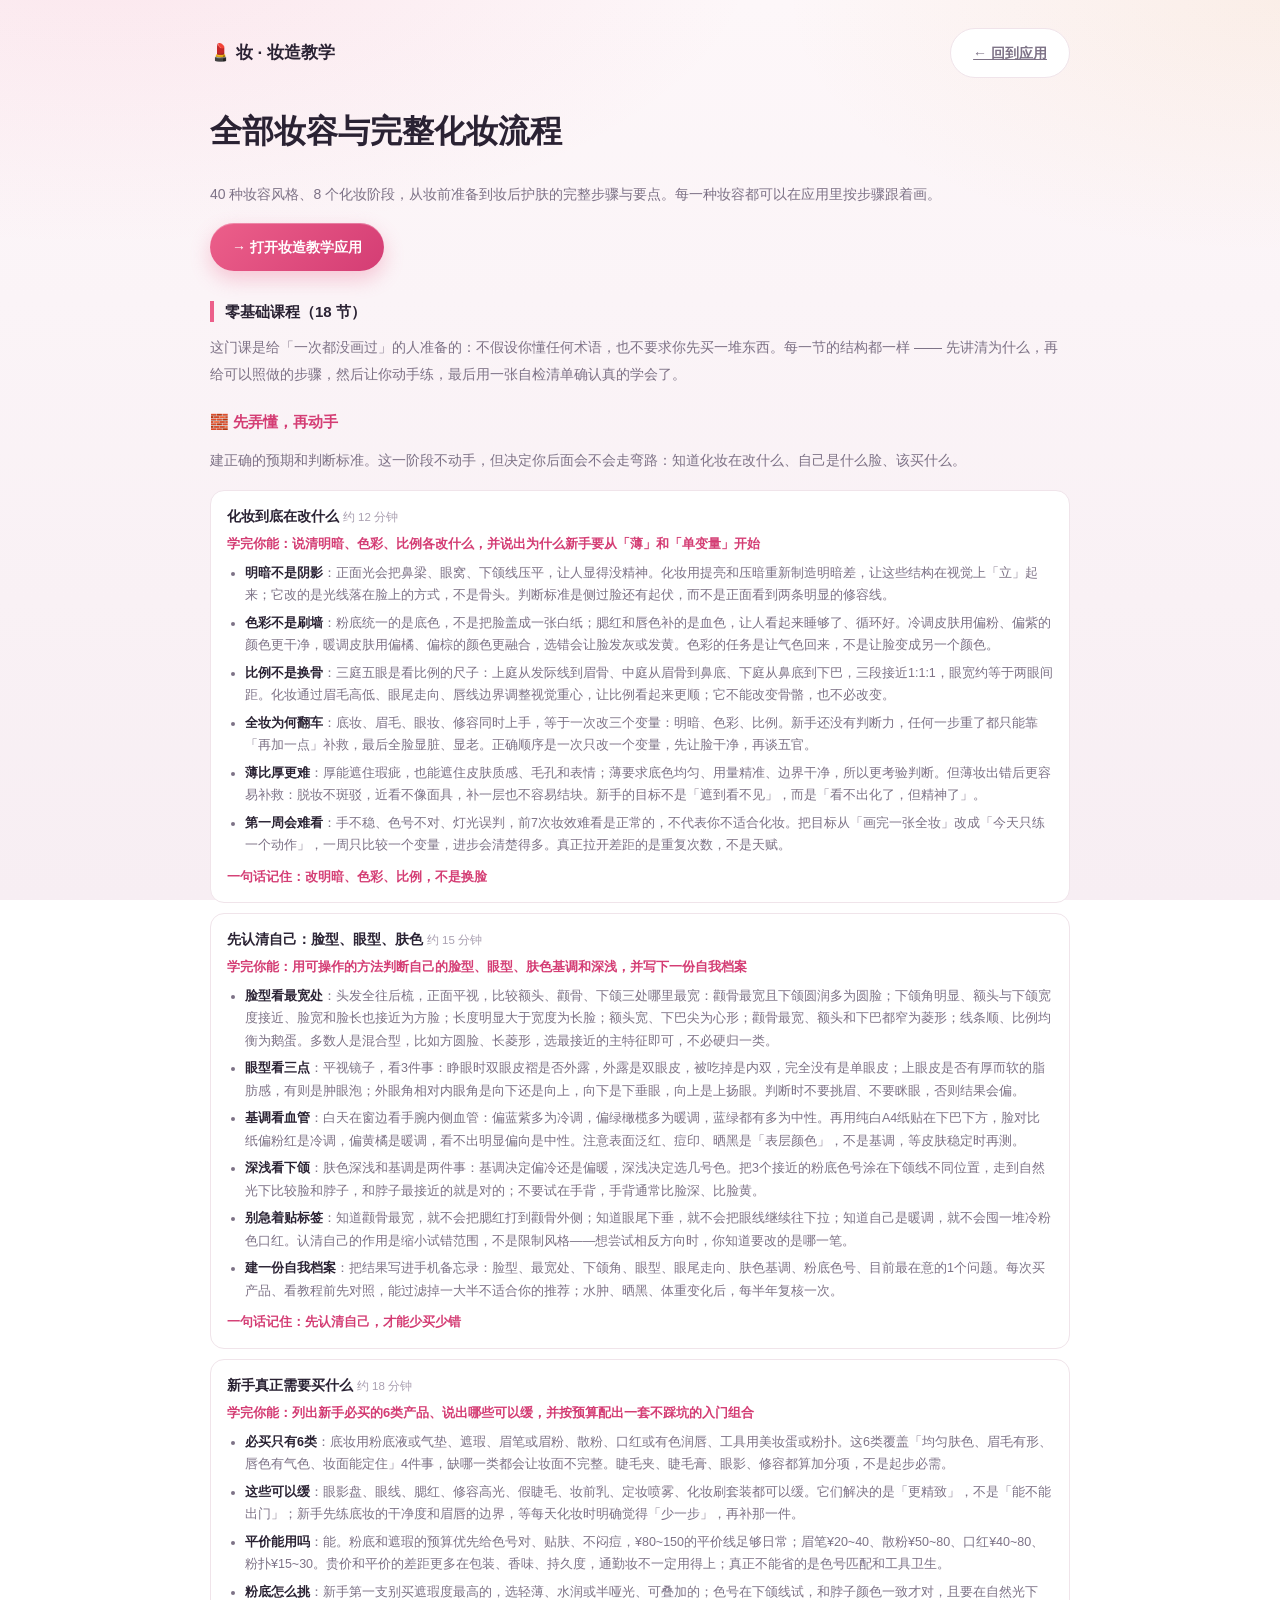
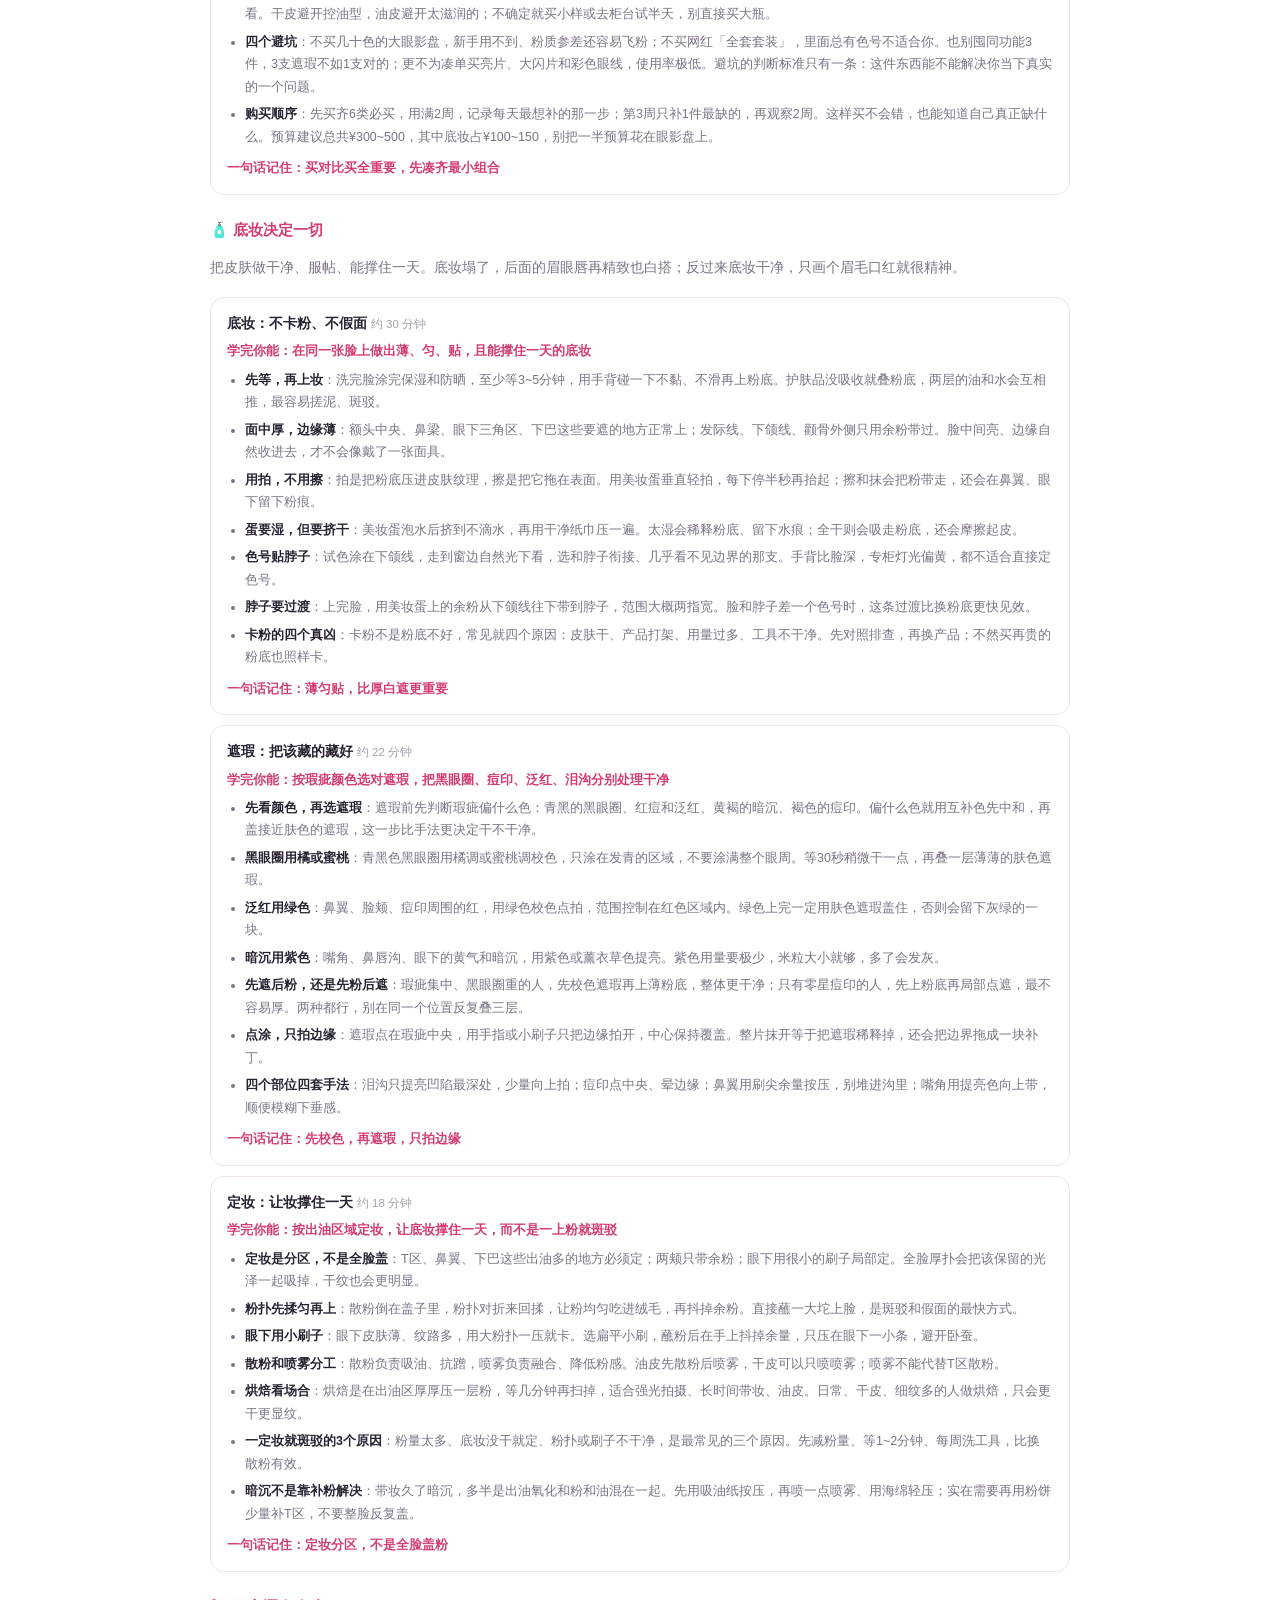
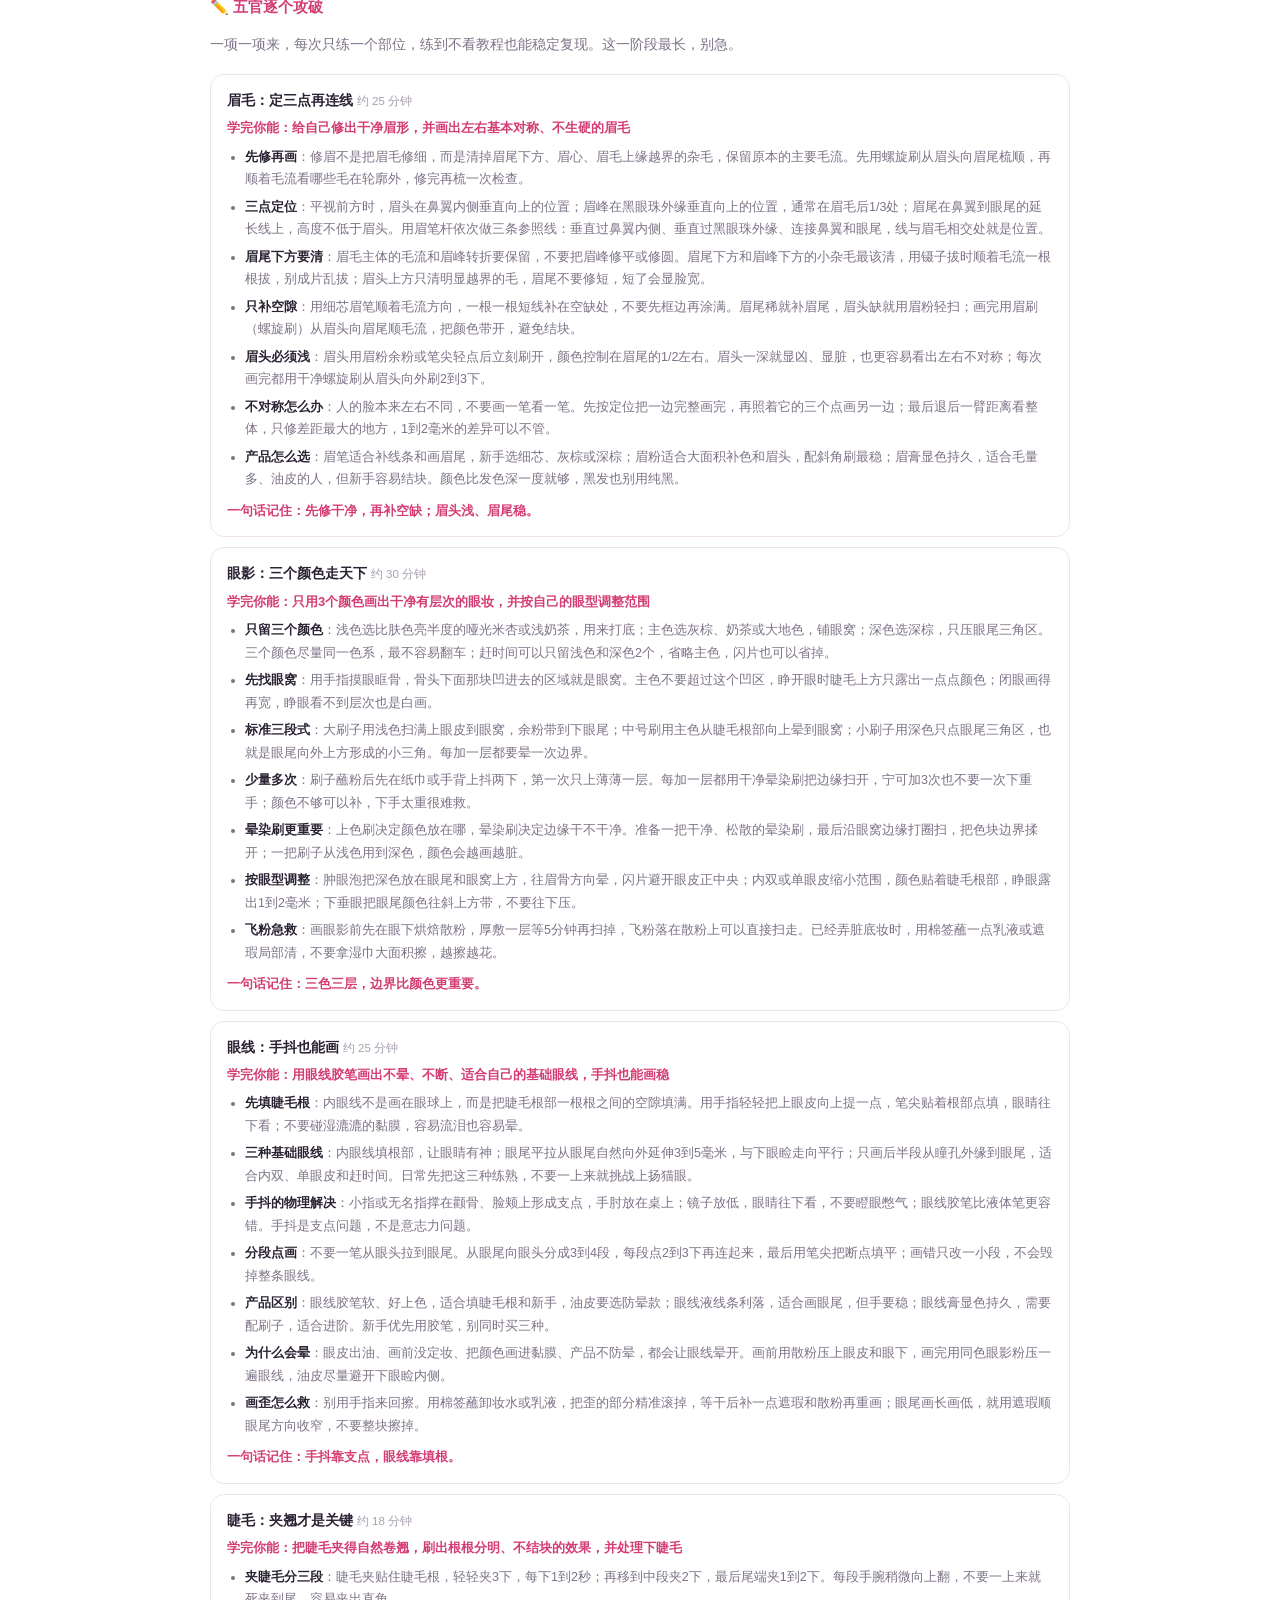
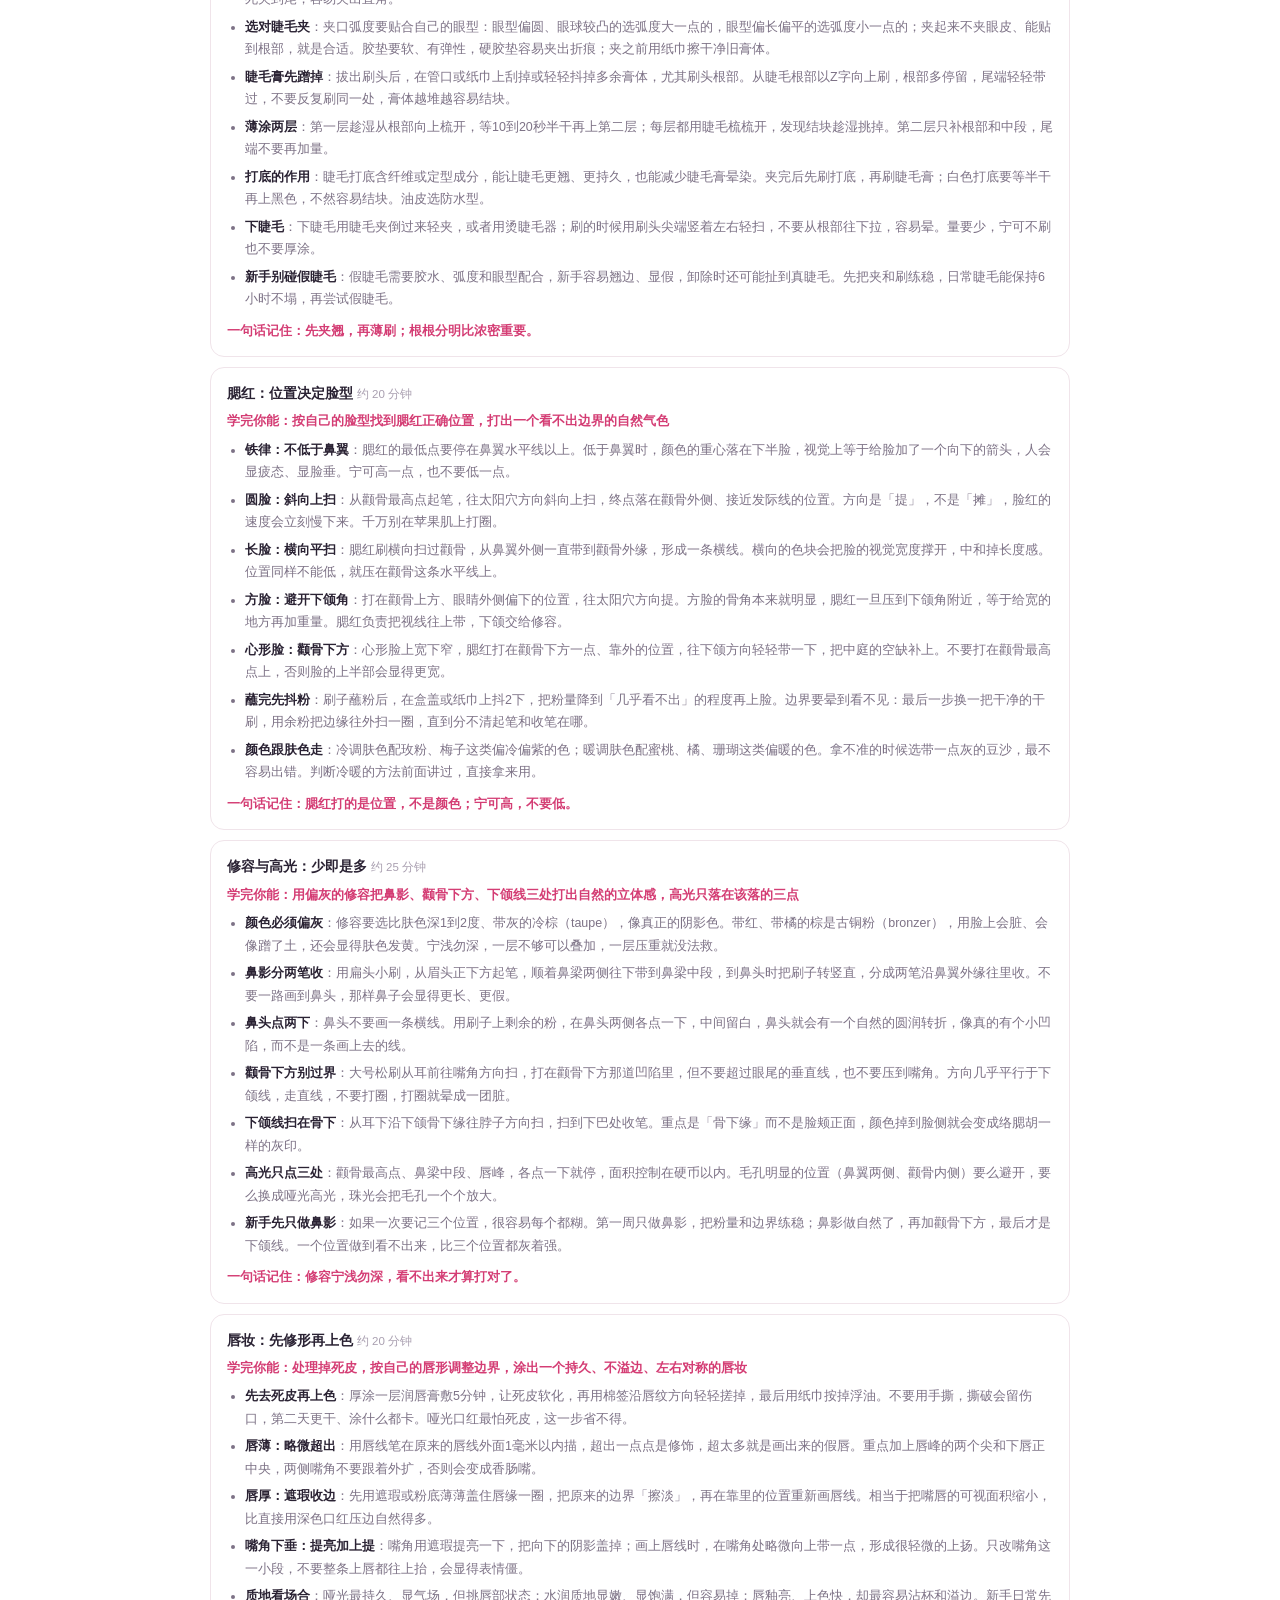
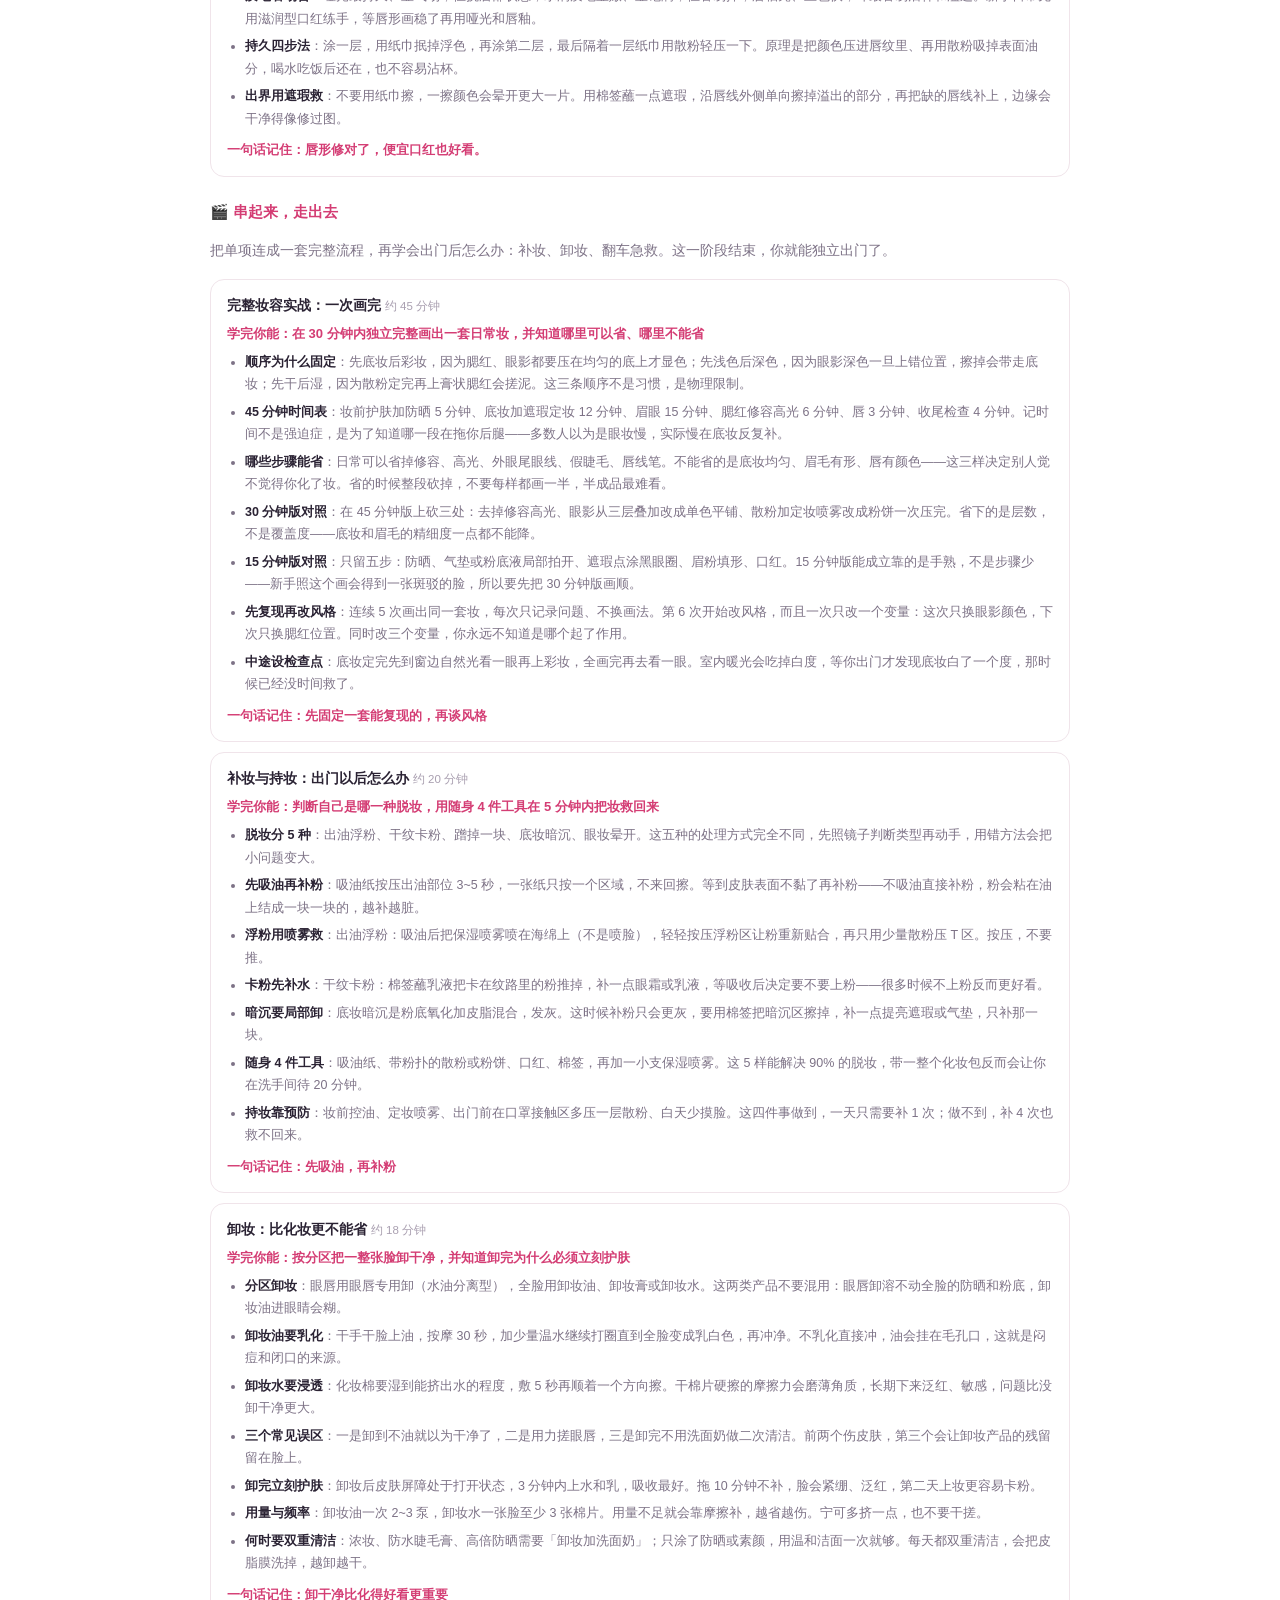
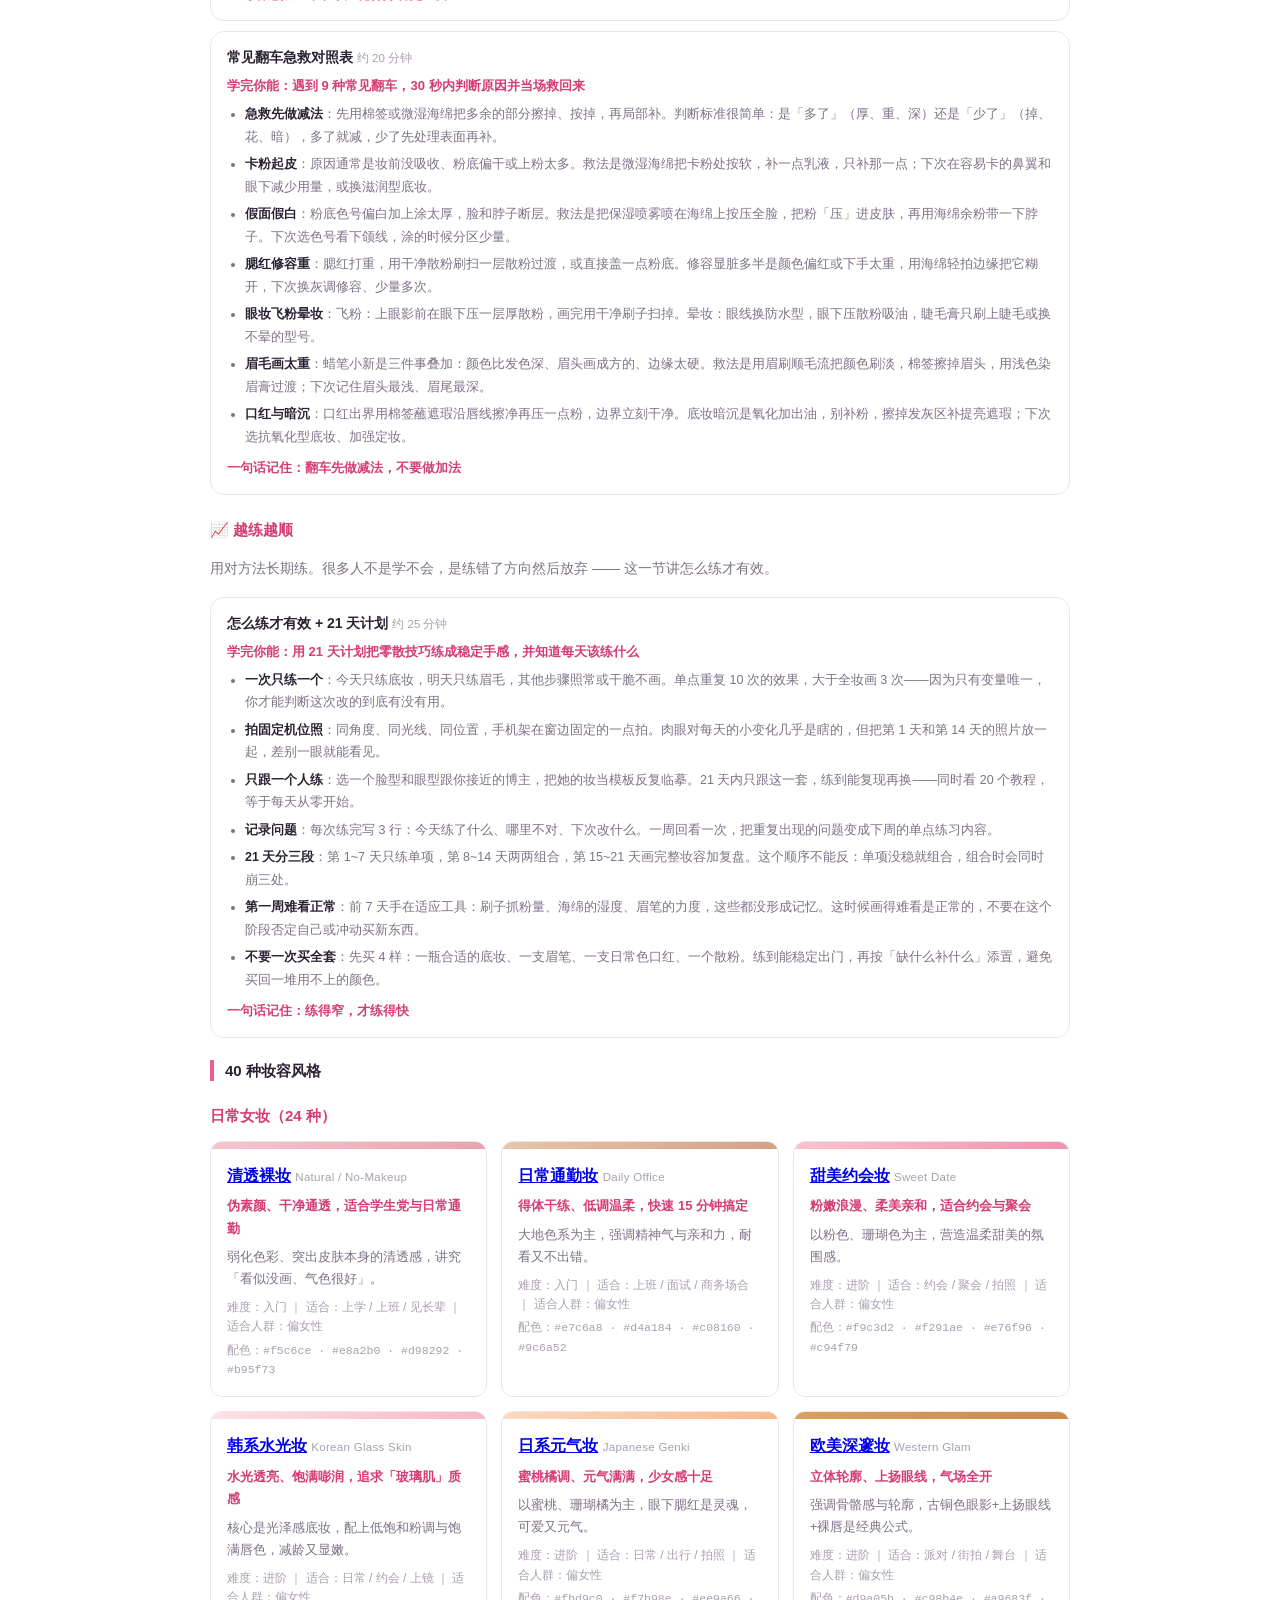
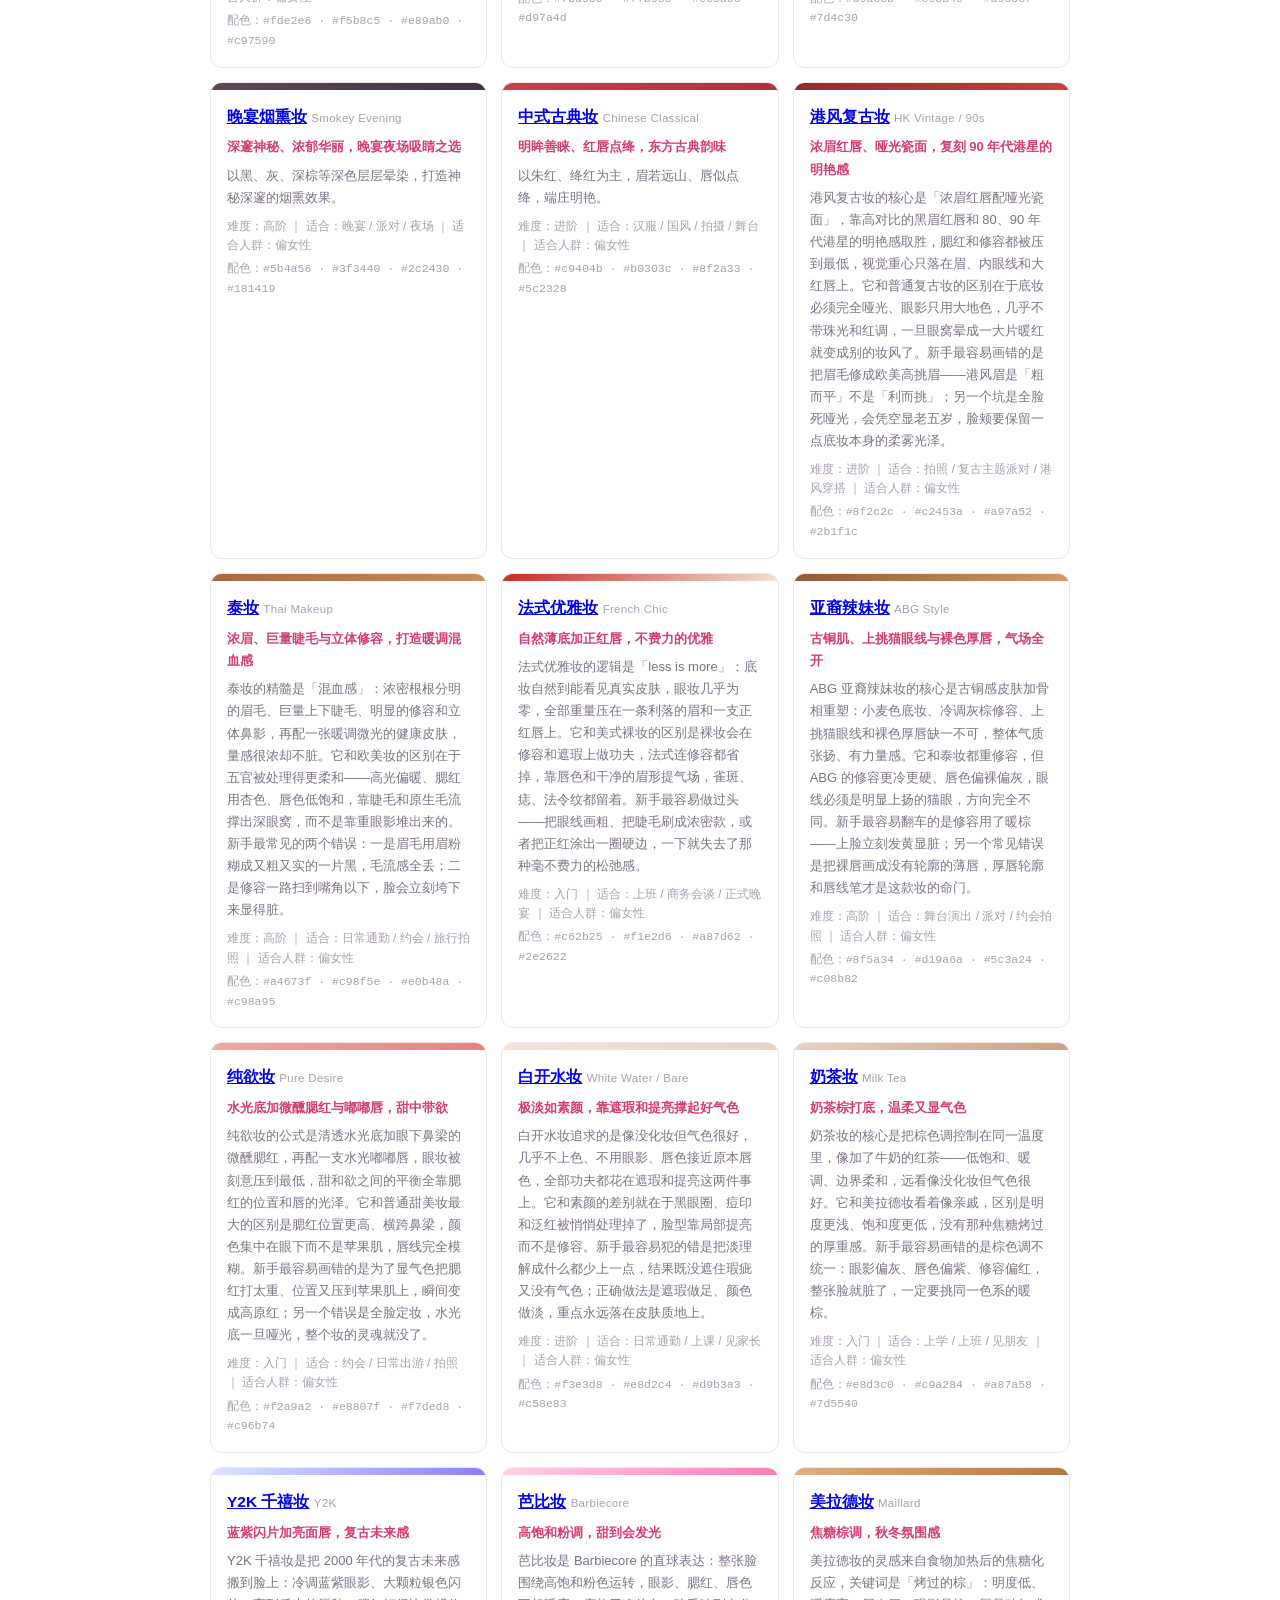
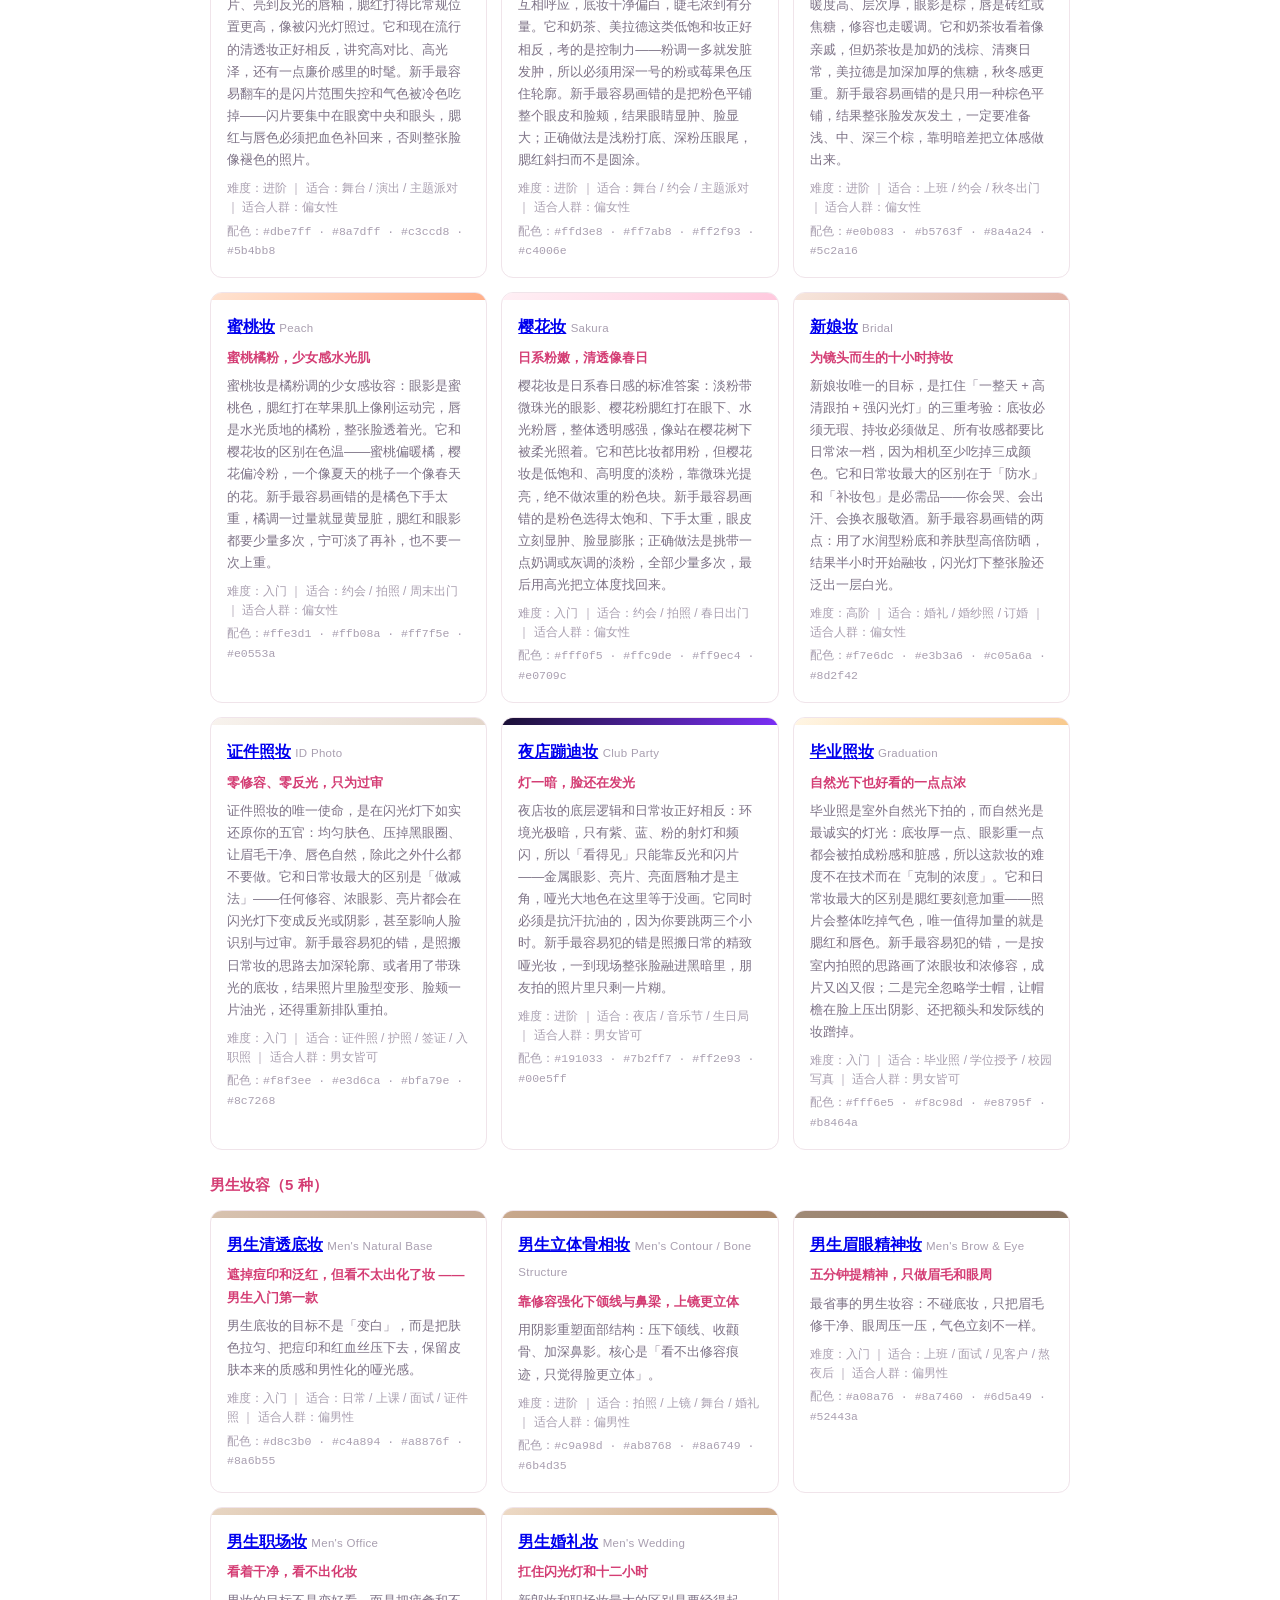
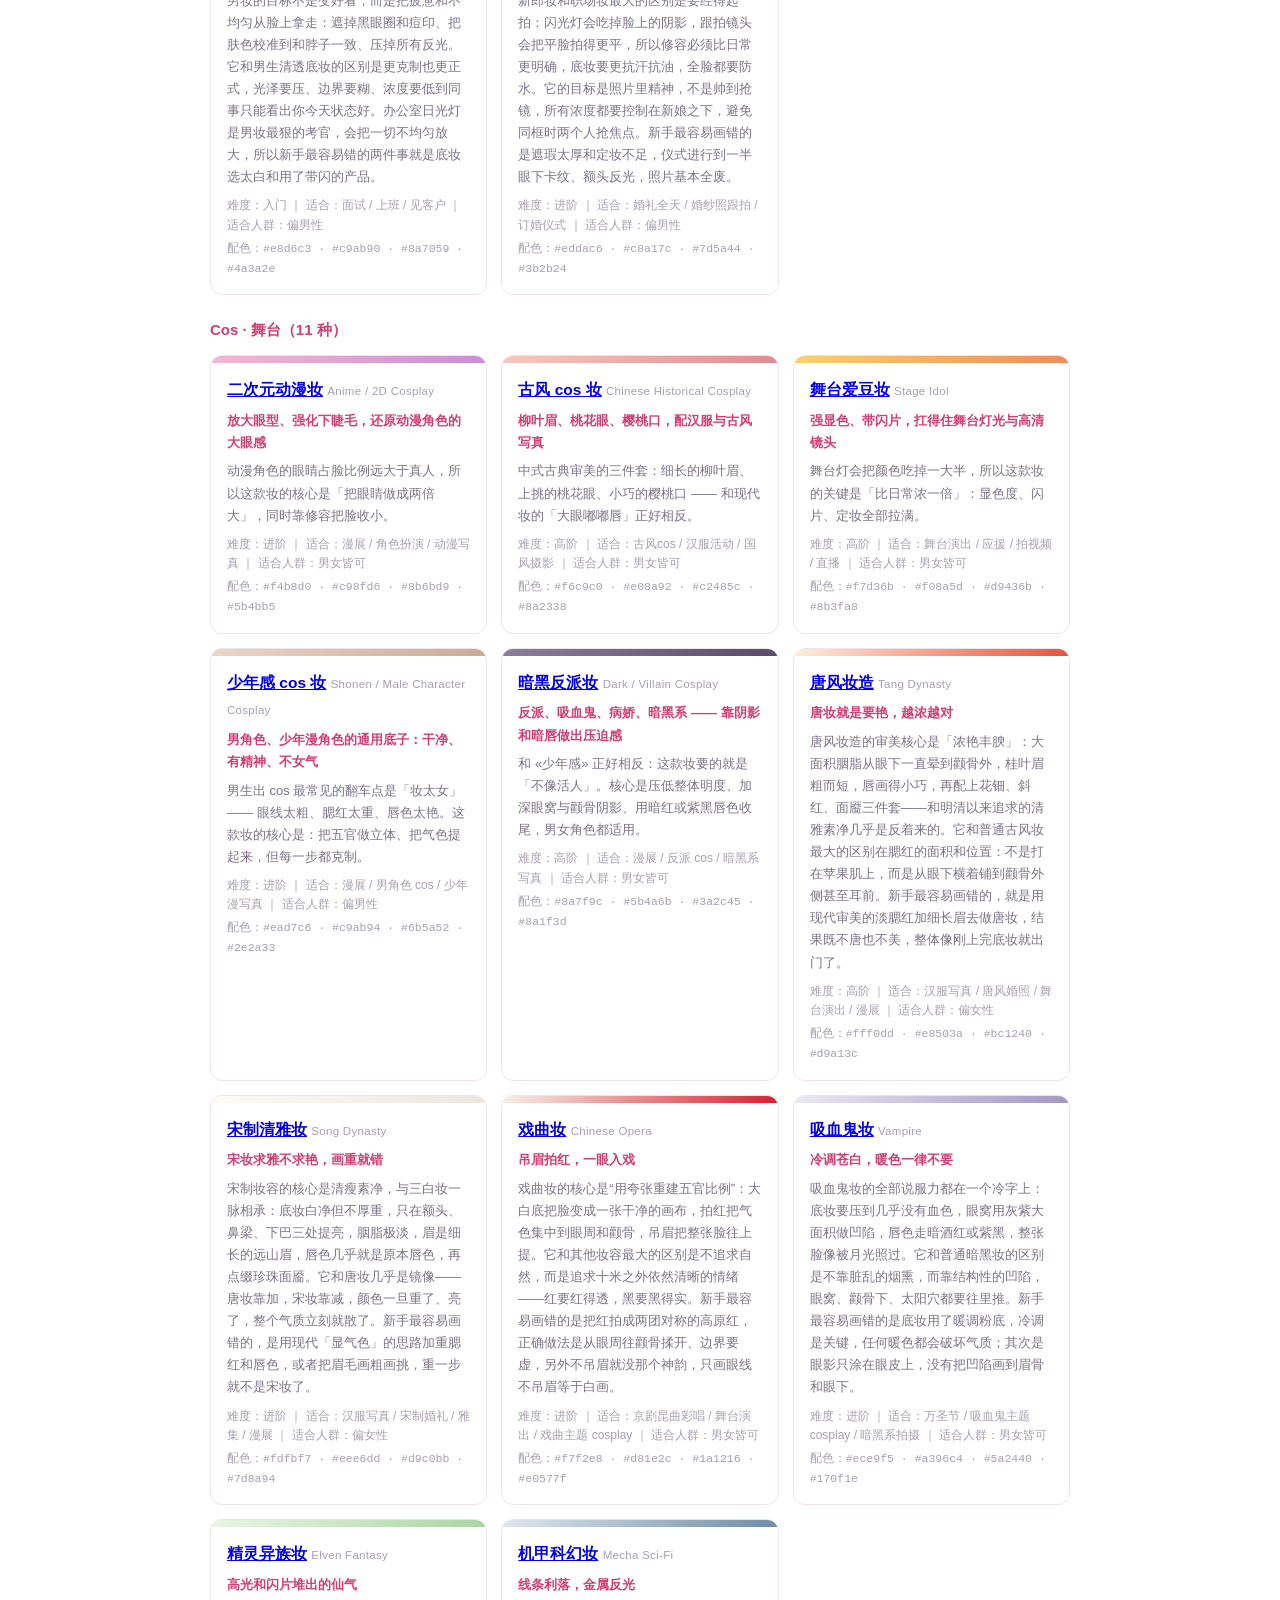
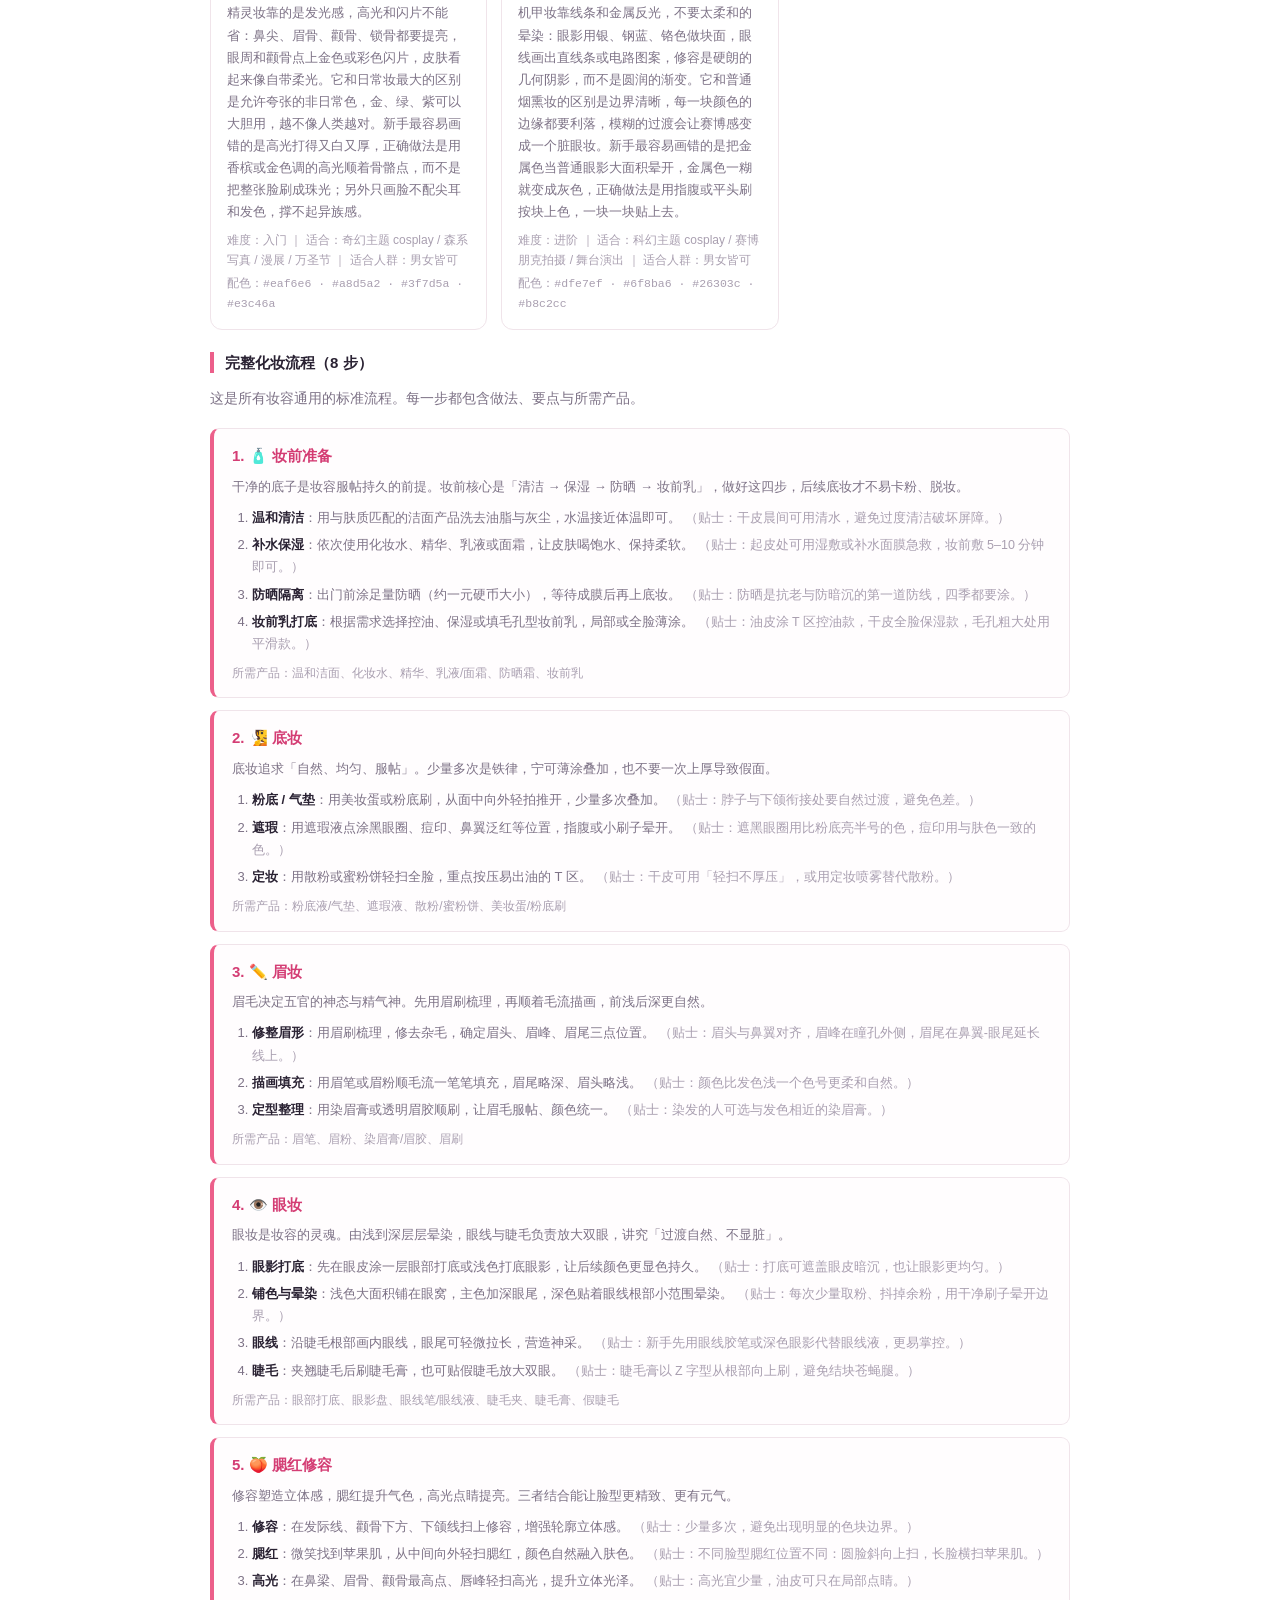
==== commit b39e9763: "新增「新手课程」板块：18 节零基础自学课程（5 阶段：弄懂原理→底妆→五官→完整妆容→练法），每节含原理讲解、照做步骤、动手练习、常见翻车、可保存的自检清单、真实 B 站配套视频；学习进度按账号保存" ====
--- a/guide.html
+++ b/guide.html
@@ -3,9 +3,9 @@
 <head>
 <meta charset="UTF-8" />
 <meta name="viewport" content="width=device-width, initial-scale=1" />
-<title>全部妆容与完整化妆流程一览 · 妆 · 妆造教学</title>
-<meta name="description" content="40 种妆容风格（含日常女妆、男生妆容、Cos 舞台）与从妆前准备到妆后护肤的 8 步完整化妆流程，含具体做法、要点与所需产品。" />
-<meta name="keywords" content="化妆教程,妆容大全,化妆流程,男生化妆,cos妆,新手化妆步骤" />
+<title>新手化妆教程：18 节零基础课程 + 40 种妆容与完整流程一览 · 妆 · 妆造教学</title>
+<meta name="description" content="18 节零基础化妆自学课程（原理 → 实操 → 练习 → 自检 → 完整妆容），40 种妆容风格（含日常女妆、男生妆容、Cos 舞台）与从妆前准备到妆后护肤的 8 步完整化妆流程，含具体做法、要点、常见错误与配套视频。" />
+<meta name="keywords" content="新手化妆,零基础学化妆,化妆入门,化妆教程,化妆课程,妆容大全,化妆流程,男生化妆,cos妆" />
 <link rel="canonical" href="https://makeup-studio-2ak.pages.dev/guide.html" />
 <link rel="icon" href="favicon.svg" type="image/svg+xml" />
 <link rel="stylesheet" href="styles.css" />
@@ -18,6 +18,17 @@
   .gd-cta { margin: 0 0 30px; }
   .gd-cta a { text-decoration: none; display: inline-block; }
   .gd-sub { font-size: 15px; margin: 22px 0 12px; color: var(--primary-2); }
+  .ov-lessons { display: flex; flex-direction: column; gap: 10px; margin: 4px 0 10px; }
+  .ov-lesson { background: var(--card); border: 1px solid var(--line);
+               border-radius: 14px; padding: 14px 16px; }
+  .ov-lesson h5 { margin: 0 0 6px; font-size: 14px; line-height: 1.6; }
+  .ov-lesson h5 a { color: var(--ink); text-decoration: none; }
+  .ov-lesson h5 a:hover { color: var(--primary-2); }
+  .ov-lesson h5 small { color: var(--ink-faint); font-weight: 400; font-size: 11.5px; }
+  .ov-points { margin: 6px 0 0; padding-left: 18px; }
+  .ov-points li { font-size: 12.5px; color: var(--ink-soft); line-height: 1.8; margin-bottom: 5px; }
+  .ov-points b { color: var(--ink); }
+  .ov-key { margin: 10px 0 0; font-size: 12.5px; font-weight: 700; color: var(--primary-2); }
   .gd-foot { margin-top: 40px; padding-top: 20px; border-top: 1px solid var(--line);
              color: var(--ink-faint); font-size: 12.5px; }
 </style>
@@ -31,6 +42,136 @@
 <h1>全部妆容与完整化妆流程</h1>
 <p class="gd-lead">40 种妆容风格、8 个化妆阶段，从妆前准备到妆后护肤的完整步骤与要点。每一种妆容都可以在应用里按步骤跟着画。</p>
 <p class="gd-cta"><a class="btn primary" href="./">→ 打开妆造教学应用</a></p>
+<h2 class="ov-h">零基础课程（18 节）</h2>
+<p class="gd-lead">这门课是给「一次都没画过」的人准备的：不假设你懂任何术语，也不要求你先买一堆东西。每一节的结构都一样 —— 先讲清为什么，再给可以照做的步骤，然后让你动手练，最后用一张自检清单确认真的学会了。</p>
+<h3 class="gd-sub">🧱 先弄懂，再动手</h3>
+<p class="gd-lead">建正确的预期和判断标准。这一阶段不动手，但决定你后面会不会走弯路：知道化妆在改什么、自己是什么脸、该买什么。</p>
+<div class="ov-lessons">
+  <article class="ov-lesson">
+    <h5><a href="./#/course/l01">化妆到底在改什么</a> <small>约 12 分钟</small></h5>
+    <p class="ov-tag">学完你能：说清明暗、色彩、比例各改什么，并说出为什么新手要从「薄」和「单变量」开始</p>
+    <ul class="ov-points"><li><b>明暗不是阴影</b>：正面光会把鼻梁、眼窝、下颌线压平，让人显得没精神。化妆用提亮和压暗重新制造明暗差，让这些结构在视觉上「立」起来；它改的是光线落在脸上的方式，不是骨头。判断标准是侧过脸还有起伏，而不是正面看到两条明显的修容线。</li><li><b>色彩不是刷墙</b>：粉底统一的是底色，不是把脸盖成一张白纸；腮红和唇色补的是血色，让人看起来睡够了、循环好。冷调皮肤用偏粉、偏紫的颜色更干净，暖调皮肤用偏橘、偏棕的颜色更融合，选错会让脸发灰或发黄。色彩的任务是让气色回来，不是让脸变成另一个颜色。</li><li><b>比例不是换骨</b>：三庭五眼是看比例的尺子：上庭从发际线到眉骨、中庭从眉骨到鼻底、下庭从鼻底到下巴，三段接近1:1:1，眼宽约等于两眼间距。化妆通过眉毛高低、眼尾走向、唇线边界调整视觉重心，让比例看起来更顺；它不能改变骨骼，也不必改变。</li><li><b>全妆为何翻车</b>：底妆、眉毛、眼妆、修容同时上手，等于一次改三个变量：明暗、色彩、比例。新手还没有判断力，任何一步重了都只能靠「再加一点」补救，最后全脸显脏、显老。正确顺序是一次只改一个变量，先让脸干净，再谈五官。</li><li><b>薄比厚更难</b>：厚能遮住瑕疵，也能遮住皮肤质感、毛孔和表情；薄要求底色均匀、用量精准、边界干净，所以更考验判断。但薄妆出错后更容易补救：脱妆不斑驳，近看不像面具，补一层也不容易结块。新手的目标不是「遮到看不见」，而是「看不出化了，但精神了」。</li><li><b>第一周会难看</b>：手不稳、色号不对、灯光误判，前7次妆效难看是正常的，不代表你不适合化妆。把目标从「画完一张全妆」改成「今天只练一个动作」，一周只比较一个变量，进步会清楚得多。真正拉开差距的是重复次数，不是天赋。</li></ul>
+    <p class="ov-key">一句话记住：改明暗、色彩、比例，不是换脸</p>
+  </article>
+  <article class="ov-lesson">
+    <h5><a href="./#/course/l02">先认清自己：脸型、眼型、肤色</a> <small>约 15 分钟</small></h5>
+    <p class="ov-tag">学完你能：用可操作的方法判断自己的脸型、眼型、肤色基调和深浅，并写下一份自我档案</p>
+    <ul class="ov-points"><li><b>脸型看最宽处</b>：头发全往后梳，正面平视，比较额头、颧骨、下颌三处哪里最宽：颧骨最宽且下颌圆润多为圆脸；下颌角明显、额头与下颌宽度接近、脸宽和脸长也接近为方脸；长度明显大于宽度为长脸；额头宽、下巴尖为心形；颧骨最宽、额头和下巴都窄为菱形；线条顺、比例均衡为鹅蛋。多数人是混合型，比如方圆脸、长菱形，选最接近的主特征即可，不必硬归一类。</li><li><b>眼型看三点</b>：平视镜子，看3件事：睁眼时双眼皮褶是否外露，外露是双眼皮，被吃掉是内双，完全没有是单眼皮；上眼皮是否有厚而软的脂肪感，有则是肿眼泡；外眼角相对内眼角是向下还是向上，向下是下垂眼，向上是上扬眼。判断时不要挑眉、不要眯眼，否则结果会偏。</li><li><b>基调看血管</b>：白天在窗边看手腕内侧血管：偏蓝紫多为冷调，偏绿橄榄多为暖调，蓝绿都有多为中性。再用纯白A4纸贴在下巴下方，脸对比纸偏粉红是冷调，偏黄橘是暖调，看不出明显偏向是中性。注意表面泛红、痘印、晒黑是「表层颜色」，不是基调，等皮肤稳定时再测。</li><li><b>深浅看下颌</b>：肤色深浅和基调是两件事：基调决定偏冷还是偏暖，深浅决定选几号色。把3个接近的粉底色号涂在下颌线不同位置，走到自然光下比较脸和脖子，和脖子最接近的就是对的；不要试在手背，手背通常比脸深、比脸黄。</li><li><b>别急着贴标签</b>：知道颧骨最宽，就不会把腮红打到颧骨外侧；知道眼尾下垂，就不会把眼线继续往下拉；知道自己是暖调，就不会囤一堆冷粉色口红。认清自己的作用是缩小试错范围，不是限制风格——想尝试相反方向时，你知道要改的是哪一笔。</li><li><b>建一份自我档案</b>：把结果写进手机备忘录：脸型、最宽处、下颌角、眼型、眼尾走向、肤色基调、粉底色号、目前最在意的1个问题。每次买产品、看教程前先对照，能过滤掉一大半不适合你的推荐；水肿、晒黑、体重变化后，每半年复核一次。</li></ul>
+    <p class="ov-key">一句话记住：先认清自己，才能少买少错</p>
+  </article>
+  <article class="ov-lesson">
+    <h5><a href="./#/course/l03">新手真正需要买什么</a> <small>约 18 分钟</small></h5>
+    <p class="ov-tag">学完你能：列出新手必买的6类产品、说出哪些可以缓，并按预算配出一套不踩坑的入门组合</p>
+    <ul class="ov-points"><li><b>必买只有6类</b>：底妆用粉底液或气垫、遮瑕、眉笔或眉粉、散粉、口红或有色润唇、工具用美妆蛋或粉扑。这6类覆盖「均匀肤色、眉毛有形、唇色有气色、妆面能定住」4件事，缺哪一类都会让妆面不完整。睫毛夹、睫毛膏、眼影、修容都算加分项，不是起步必需。</li><li><b>这些可以缓</b>：眼影盘、眼线、腮红、修容高光、假睫毛、妆前乳、定妆喷雾、化妆刷套装都可以缓。它们解决的是「更精致」，不是「能不能出门」；新手先练底妆的干净度和眉唇的边界，等每天化妆时明确觉得「少一步」，再补那一件。</li><li><b>平价能用吗</b>：能。粉底和遮瑕的预算优先给色号对、贴肤、不闷痘，¥80~150的平价线足够日常；眉笔¥20~40、散粉¥50~80、口红¥40~80、粉扑¥15~30。贵价和平价的差距更多在包装、香味、持久度，通勤妆不一定用得上；真正不能省的是色号匹配和工具卫生。</li><li><b>粉底怎么挑</b>：新手第一支别买遮瑕度最高的，选轻薄、水润或半哑光、可叠加的；色号在下颌线试，和脖子颜色一致才对，且要在自然光下看。干皮避开控油型，油皮避开太滋润的；不确定就买小样或去柜台试半天，别直接买大瓶。</li><li><b>四个避坑</b>：不买几十色的大眼影盘，新手用不到、粉质参差还容易飞粉；不买网红「全套套装」，里面总有色号不适合你。也别囤同功能3件，3支遮瑕不如1支对的；更不为凑单买亮片、大闪片和彩色眼线，使用率极低。避坑的判断标准只有一条：这件东西能不能解决你当下真实的一个问题。</li><li><b>购买顺序</b>：先买齐6类必买，用满2周，记录每天最想补的那一步；第3周只补1件最缺的，再观察2周。这样买不会错，也能知道自己真正缺什么。预算建议总共¥300~500，其中底妆占¥100~150，别把一半预算花在眼影盘上。</li></ul>
+    <p class="ov-key">一句话记住：买对比买全重要，先凑齐最小组合</p>
+  </article>
+</div>
+<h3 class="gd-sub">🧴 底妆决定一切</h3>
+<p class="gd-lead">把皮肤做干净、服帖、能撑住一天。底妆塌了，后面的眉眼唇再精致也白搭；反过来底妆干净，只画个眉毛口红就很精神。</p>
+<div class="ov-lessons">
+  <article class="ov-lesson">
+    <h5><a href="./#/course/l04">底妆：不卡粉、不假面</a> <small>约 30 分钟</small></h5>
+    <p class="ov-tag">学完你能：在同一张脸上做出薄、匀、贴，且能撑住一天的底妆</p>
+    <ul class="ov-points"><li><b>先等，再上妆</b>：洗完脸涂完保湿和防晒，至少等3~5分钟，用手背碰一下不黏、不滑再上粉底。护肤品没吸收就叠粉底，两层的油和水会互相推，最容易搓泥、斑驳。</li><li><b>面中厚，边缘薄</b>：额头中央、鼻梁、眼下三角区、下巴这些要遮的地方正常上；发际线、下颌线、颧骨外侧只用余粉带过。脸中间亮、边缘自然收进去，才不会像戴了一张面具。</li><li><b>用拍，不用擦</b>：拍是把粉底压进皮肤纹理，擦是把它拖在表面。用美妆蛋垂直轻拍，每下停半秒再抬起；擦和抹会把粉带走，还会在鼻翼、眼下留下粉痕。</li><li><b>蛋要湿，但要挤干</b>：美妆蛋泡水后挤到不滴水，再用干净纸巾压一遍。太湿会稀释粉底、留下水痕；全干则会吸走粉底，还会摩擦起皮。</li><li><b>色号贴脖子</b>：试色涂在下颌线，走到窗边自然光下看，选和脖子衔接、几乎看不见边界的那支。手背比脸深，专柜灯光偏黄，都不适合直接定色号。</li><li><b>脖子要过渡</b>：上完脸，用美妆蛋上的余粉从下颌线往下带到脖子，范围大概两指宽。脸和脖子差一个色号时，这条过渡比换粉底更快见效。</li><li><b>卡粉的四个真凶</b>：卡粉不是粉底不好，常见就四个原因：皮肤干、产品打架、用量过多、工具不干净。先对照排查，再换产品；不然买再贵的粉底也照样卡。</li></ul>
+    <p class="ov-key">一句话记住：薄匀贴，比厚白遮更重要</p>
+  </article>
+  <article class="ov-lesson">
+    <h5><a href="./#/course/l05">遮瑕：把该藏的藏好</a> <small>约 22 分钟</small></h5>
+    <p class="ov-tag">学完你能：按瑕疵颜色选对遮瑕，把黑眼圈、痘印、泛红、泪沟分别处理干净</p>
+    <ul class="ov-points"><li><b>先看颜色，再选遮瑕</b>：遮瑕前先判断瑕疵偏什么色：青黑的黑眼圈、红痘和泛红、黄褐的暗沉、褐色的痘印。偏什么色就用互补色先中和，再盖接近肤色的遮瑕，这一步比手法更决定干不干净。</li><li><b>黑眼圈用橘或蜜桃</b>：青黑色黑眼圈用橘调或蜜桃调校色，只涂在发青的区域，不要涂满整个眼周。等30秒稍微干一点，再叠一层薄薄的肤色遮瑕。</li><li><b>泛红用绿色</b>：鼻翼、脸颊、痘印周围的红，用绿色校色点拍，范围控制在红色区域内。绿色上完一定用肤色遮瑕盖住，否则会留下灰绿的一块。</li><li><b>暗沉用紫色</b>：嘴角、鼻唇沟、眼下的黄气和暗沉，用紫色或薰衣草色提亮。紫色用量要极少，米粒大小就够，多了会发灰。</li><li><b>先遮后粉，还是先粉后遮</b>：瑕疵集中、黑眼圈重的人，先校色遮瑕再上薄粉底，整体更干净；只有零星痘印的人，先上粉底再局部点遮，最不容易厚。两种都行，别在同一个位置反复叠三层。</li><li><b>点涂，只拍边缘</b>：遮瑕点在瑕疵中央，用手指或小刷子只把边缘拍开，中心保持覆盖。整片抹开等于把遮瑕稀释掉，还会把边界拖成一块补丁。</li><li><b>四个部位四套手法</b>：泪沟只提亮凹陷最深处，少量向上拍；痘印点中央、晕边缘；鼻翼用刷尖余量按压，别堆进沟里；嘴角用提亮色向上带，顺便模糊下垂感。</li></ul>
+    <p class="ov-key">一句话记住：先校色，再遮瑕，只拍边缘</p>
+  </article>
+  <article class="ov-lesson">
+    <h5><a href="./#/course/l06">定妆：让妆撑住一天</a> <small>约 18 分钟</small></h5>
+    <p class="ov-tag">学完你能：按出油区域定妆，让底妆撑住一天，而不是一上粉就斑驳</p>
+    <ul class="ov-points"><li><b>定妆是分区，不是全脸盖</b>：T区、鼻翼、下巴这些出油多的地方必须定；两颊只带余粉；眼下用很小的刷子局部定。全脸厚扑会把该保留的光泽一起吸掉，干纹也会更明显。</li><li><b>粉扑先揉匀再上</b>：散粉倒在盖子里，粉扑对折来回揉，让粉均匀吃进绒毛，再抖掉余粉。直接蘸一大坨上脸，是斑驳和假面的最快方式。</li><li><b>眼下用小刷子</b>：眼下皮肤薄、纹路多，用大粉扑一压就卡。选扁平小刷，蘸粉后在手上抖掉余量，只压在眼下一小条，避开卧蚕。</li><li><b>散粉和喷雾分工</b>：散粉负责吸油、抗蹭，喷雾负责融合、降低粉感。油皮先散粉后喷雾，干皮可以只喷喷雾；喷雾不能代替T区散粉。</li><li><b>烘焙看场合</b>：烘焙是在出油区厚厚压一层粉，等几分钟再扫掉，适合强光拍摄、长时间带妆、油皮。日常、干皮、细纹多的人做烘焙，只会更干更显纹。</li><li><b>一定妆就斑驳的3个原因</b>：粉量太多、底妆没干就定、粉扑或刷子不干净，是最常见的三个原因。先减粉量、等1~2分钟、每周洗工具，比换散粉有效。</li><li><b>暗沉不是靠补粉解决</b>：带妆久了暗沉，多半是出油氧化和粉和油混在一起。先用吸油纸按压，再喷一点喷雾、用海绵轻压；实在需要再用粉饼少量补T区，不要整脸反复盖。</li></ul>
+    <p class="ov-key">一句话记住：定妆分区，不是全脸盖粉</p>
+  </article>
+</div>
+<h3 class="gd-sub">✏️ 五官逐个攻破</h3>
+<p class="gd-lead">一项一项来，每次只练一个部位，练到不看教程也能稳定复现。这一阶段最长，别急。</p>
+<div class="ov-lessons">
+  <article class="ov-lesson">
+    <h5><a href="./#/course/l07">眉毛：定三点再连线</a> <small>约 25 分钟</small></h5>
+    <p class="ov-tag">学完你能：给自己修出干净眉形，并画出左右基本对称、不生硬的眉毛</p>
+    <ul class="ov-points"><li><b>先修再画</b>：修眉不是把眉毛修细，而是清掉眉尾下方、眉心、眉毛上缘越界的杂毛，保留原本的主要毛流。先用螺旋刷从眉头向眉尾梳顺，再顺着毛流看哪些毛在轮廓外，修完再梳一次检查。</li><li><b>三点定位</b>：平视前方时，眉头在鼻翼内侧垂直向上的位置；眉峰在黑眼珠外缘垂直向上的位置，通常在眉毛后1/3处；眉尾在鼻翼到眼尾的延长线上，高度不低于眉头。用眉笔杆依次做三条参照线：垂直过鼻翼内侧、垂直过黑眼珠外缘、连接鼻翼和眼尾，线与眉毛相交处就是位置。</li><li><b>眉尾下方要清</b>：眉毛主体的毛流和眉峰转折要保留，不要把眉峰修平或修圆。眉尾下方和眉峰下方的小杂毛最该清，用镊子拔时顺着毛流一根根拔，别成片乱拔；眉头上方只清明显越界的毛，眉尾不要修短，短了会显脸宽。</li><li><b>只补空隙</b>：用细芯眉笔顺着毛流方向，一根一根短线补在空缺处，不要先框边再涂满。眉尾稀就补眉尾，眉头缺就用眉粉轻扫；画完用眉刷（螺旋刷）从眉头向眉尾顺毛流，把颜色带开，避免结块。</li><li><b>眉头必须浅</b>：眉头用眉粉余粉或笔尖轻点后立刻刷开，颜色控制在眉尾的1/2左右。眉头一深就显凶、显脏，也更容易看出左右不对称；每次画完都用干净螺旋刷从眉头向外刷2到3下。</li><li><b>不对称怎么办</b>：人的脸本来左右不同，不要画一笔看一笔。先按定位把一边完整画完，再照着它的三个点画另一边；最后退后一臂距离看整体，只修差距最大的地方，1到2毫米的差异可以不管。</li><li><b>产品怎么选</b>：眉笔适合补线条和画眉尾，新手选细芯、灰棕或深棕；眉粉适合大面积补色和眉头，配斜角刷最稳；眉膏显色持久，适合毛量多、油皮的人，但新手容易结块。颜色比发色深一度就够，黑发也别用纯黑。</li></ul>
+    <p class="ov-key">一句话记住：先修干净，再补空缺；眉头浅、眉尾稳。</p>
+  </article>
+  <article class="ov-lesson">
+    <h5><a href="./#/course/l08">眼影：三个颜色走天下</a> <small>约 30 分钟</small></h5>
+    <p class="ov-tag">学完你能：只用3个颜色画出干净有层次的眼妆，并按自己的眼型调整范围</p>
+    <ul class="ov-points"><li><b>只留三个颜色</b>：浅色选比肤色亮半度的哑光米杏或浅奶茶，用来打底；主色选灰棕、奶茶或大地色，铺眼窝；深色选深棕，只压眼尾三角区。三个颜色尽量同一色系，最不容易翻车；赶时间可以只留浅色和深色2个，省略主色，闪片也可以省掉。</li><li><b>先找眼窝</b>：用手指摸眼眶骨，骨头下面那块凹进去的区域就是眼窝。主色不要超过这个凹区，睁开眼时睫毛上方只露出一点点颜色；闭眼画得再宽，睁眼看不到层次也是白画。</li><li><b>标准三段式</b>：大刷子用浅色扫满上眼皮到眼窝，余粉带到下眼尾；中号刷用主色从睫毛根部向上晕到眼窝；小刷子用深色只点眼尾三角区，也就是眼尾向外上方形成的小三角。每加一层都要晕一次边界。</li><li><b>少量多次</b>：刷子蘸粉后先在纸巾或手背上抖两下，第一次只上薄薄一层。每加一层都用干净晕染刷把边缘扫开，宁可加3次也不要一次下重手；颜色不够可以补，下手太重很难救。</li><li><b>晕染刷更重要</b>：上色刷决定颜色放在哪，晕染刷决定边缘干不干净。准备一把干净、松散的晕染刷，最后沿眼窝边缘打圈扫，把色块边界揉开；一把刷子从浅色用到深色，颜色会越画越脏。</li><li><b>按眼型调整</b>：肿眼泡把深色放在眼尾和眼窝上方，往眉骨方向晕，闪片避开眼皮正中央；内双或单眼皮缩小范围，颜色贴着睫毛根部，睁眼露出1到2毫米；下垂眼把眼尾颜色往斜上方带，不要往下压。</li><li><b>飞粉急救</b>：画眼影前先在眼下烘焙散粉，厚敷一层等5分钟再扫掉，飞粉落在散粉上可以直接扫走。已经弄脏底妆时，用棉签蘸一点乳液或遮瑕局部清，不要拿湿巾大面积擦，越擦越花。</li></ul>
+    <p class="ov-key">一句话记住：三色三层，边界比颜色更重要。</p>
+  </article>
+  <article class="ov-lesson">
+    <h5><a href="./#/course/l09">眼线：手抖也能画</a> <small>约 25 分钟</small></h5>
+    <p class="ov-tag">学完你能：用眼线胶笔画出不晕、不断、适合自己的基础眼线，手抖也能画稳</p>
+    <ul class="ov-points"><li><b>先填睫毛根</b>：内眼线不是画在眼球上，而是把睫毛根部一根根之间的空隙填满。用手指轻轻把上眼皮向上提一点，笔尖贴着根部点填，眼睛往下看；不要碰湿漉漉的黏膜，容易流泪也容易晕。</li><li><b>三种基础眼线</b>：内眼线填根部，让眼睛有神；眼尾平拉从眼尾自然向外延伸3到5毫米，与下眼睑走向平行；只画后半段从瞳孔外缘到眼尾，适合内双、单眼皮和赶时间。日常先把这三种练熟，不要一上来就挑战上扬猫眼。</li><li><b>手抖的物理解决</b>：小指或无名指撑在颧骨、脸颊上形成支点，手肘放在桌上；镜子放低，眼睛往下看，不要瞪眼憋气；眼线胶笔比液体笔更容错。手抖是支点问题，不是意志力问题。</li><li><b>分段点画</b>：不要一笔从眼头拉到眼尾。从眼尾向眼头分成3到4段，每段点2到3下再连起来，最后用笔尖把断点填平；画错只改一小段，不会毁掉整条眼线。</li><li><b>产品区别</b>：眼线胶笔软、好上色，适合填睫毛根和新手，油皮要选防晕款；眼线液线条利落，适合画眼尾，但手要稳；眼线膏显色持久，需要配刷子，适合进阶。新手优先用胶笔，别同时买三种。</li><li><b>为什么会晕</b>：眼皮出油、画前没定妆、把颜色画进黏膜、产品不防晕，都会让眼线晕开。画前用散粉压上眼皮和眼下，画完用同色眼影粉压一遍眼线，油皮尽量避开下眼睑内侧。</li><li><b>画歪怎么救</b>：别用手指来回擦。用棉签蘸卸妆水或乳液，把歪的部分精准滚掉，等干后补一点遮瑕和散粉再重画；眼尾画长画低，就用遮瑕顺眼尾方向收窄，不要整块擦掉。</li></ul>
+    <p class="ov-key">一句话记住：手抖靠支点，眼线靠填根。</p>
+  </article>
+  <article class="ov-lesson">
+    <h5><a href="./#/course/l10">睫毛：夹翘才是关键</a> <small>约 18 分钟</small></h5>
+    <p class="ov-tag">学完你能：把睫毛夹得自然卷翘，刷出根根分明、不结块的效果，并处理下睫毛</p>
+    <ul class="ov-points"><li><b>夹睫毛分三段</b>：睫毛夹贴住睫毛根，轻轻夹3下，每下1到2秒；再移到中段夹2下，最后尾端夹1到2下。每段手腕稍微向上翻，不要一上来就死夹到尾，容易夹出直角。</li><li><b>选对睫毛夹</b>：夹口弧度要贴合自己的眼型：眼型偏圆、眼球较凸的选弧度大一点的，眼型偏长偏平的选弧度小一点的；夹起来不夹眼皮、能贴到根部，就是合适。胶垫要软、有弹性，硬胶垫容易夹出折痕；夹之前用纸巾擦干净旧膏体。</li><li><b>睫毛膏先蹭掉</b>：拔出刷头后，在管口或纸巾上刮掉或轻轻抖掉多余膏体，尤其刷头根部。从睫毛根部以Z字向上刷，根部多停留，尾端轻轻带过，不要反复刷同一处，膏体越堆越容易结块。</li><li><b>薄涂两层</b>：第一层趁湿从根部向上梳开，等10到20秒半干再上第二层；每层都用睫毛梳梳开，发现结块趁湿挑掉。第二层只补根部和中段，尾端不要再加量。</li><li><b>打底的作用</b>：睫毛打底含纤维或定型成分，能让睫毛更翘、更持久，也能减少睫毛膏晕染。夹完后先刷打底，再刷睫毛膏；白色打底要等半干再上黑色，不然容易结块。油皮选防水型。</li><li><b>下睫毛</b>：下睫毛用睫毛夹倒过来轻夹，或者用烫睫毛器；刷的时候用刷头尖端竖着左右轻扫，不要从根部往下拉，容易晕。量要少，宁可不刷也不要厚涂。</li><li><b>新手别碰假睫毛</b>：假睫毛需要胶水、弧度和眼型配合，新手容易翘边、显假，卸除时还可能扯到真睫毛。先把夹和刷练稳，日常睫毛能保持6小时不塌，再尝试假睫毛。</li></ul>
+    <p class="ov-key">一句话记住：先夹翘，再薄刷；根根分明比浓密重要。</p>
+  </article>
+  <article class="ov-lesson">
+    <h5><a href="./#/course/l11">腮红：位置决定脸型</a> <small>约 20 分钟</small></h5>
+    <p class="ov-tag">学完你能：按自己的脸型找到腮红正确位置，打出一个看不出边界的自然气色</p>
+    <ul class="ov-points"><li><b>铁律：不低于鼻翼</b>：腮红的最低点要停在鼻翼水平线以上。低于鼻翼时，颜色的重心落在下半脸，视觉上等于给脸加了一个向下的箭头，人会显疲态、显脸垂。宁可高一点，也不要低一点。</li><li><b>圆脸：斜向上扫</b>：从颧骨最高点起笔，往太阳穴方向斜向上扫，终点落在颧骨外侧、接近发际线的位置。方向是「提」，不是「摊」，脸红的速度会立刻慢下来。千万别在苹果肌上打圈。</li><li><b>长脸：横向平扫</b>：腮红刷横向扫过颧骨，从鼻翼外侧一直带到颧骨外缘，形成一条横线。横向的色块会把脸的视觉宽度撑开，中和掉长度感。位置同样不能低，就压在颧骨这条水平线上。</li><li><b>方脸：避开下颌角</b>：打在颧骨上方、眼睛外侧偏下的位置，往太阳穴方向提。方脸的骨角本来就明显，腮红一旦压到下颌角附近，等于给宽的地方再加重量。腮红负责把视线往上带，下颌交给修容。</li><li><b>心形脸：颧骨下方</b>：心形脸上宽下窄，腮红打在颧骨下方一点、靠外的位置，往下颌方向轻轻带一下，把中庭的空缺补上。不要打在颧骨最高点上，否则脸的上半部会显得更宽。</li><li><b>蘸完先抖粉</b>：刷子蘸粉后，在盒盖或纸巾上抖2下，把粉量降到「几乎看不出」的程度再上脸。边界要晕到看不见：最后一步换一把干净的干刷，用余粉把边缘往外扫一圈，直到分不清起笔和收笔在哪。</li><li><b>颜色跟肤色走</b>：冷调肤色配玫粉、梅子这类偏冷偏紫的色；暖调肤色配蜜桃、橘、珊瑚这类偏暖的色。拿不准的时候选带一点灰的豆沙，最不容易出错。判断冷暖的方法前面讲过，直接拿来用。</li></ul>
+    <p class="ov-key">一句话记住：腮红打的是位置，不是颜色；宁可高，不要低。</p>
+  </article>
+  <article class="ov-lesson">
+    <h5><a href="./#/course/l12">修容与高光：少即是多</a> <small>约 25 分钟</small></h5>
+    <p class="ov-tag">学完你能：用偏灰的修容把鼻影、颧骨下方、下颌线三处打出自然的立体感，高光只落在该落的三点</p>
+    <ul class="ov-points"><li><b>颜色必须偏灰</b>：修容要选比肤色深1到2度、带灰的冷棕（taupe），像真正的阴影色。带红、带橘的棕是古铜粉（bronzer），用脸上会脏、会像蹭了土，还会显得肤色发黄。宁浅勿深，一层不够可以叠加，一层压重就没法救。</li><li><b>鼻影分两笔收</b>：用扁头小刷，从眉头正下方起笔，顺着鼻梁两侧往下带到鼻梁中段，到鼻头时把刷子转竖直，分成两笔沿鼻翼外缘往里收。不要一路画到鼻头，那样鼻子会显得更长、更假。</li><li><b>鼻头点两下</b>：鼻头不要画一条横线。用刷子上剩余的粉，在鼻头两侧各点一下，中间留白，鼻头就会有一个自然的圆润转折，像真的有个小凹陷，而不是一条画上去的线。</li><li><b>颧骨下方别过界</b>：大号松刷从耳前往嘴角方向扫，打在颧骨下方那道凹陷里，但不要超过眼尾的垂直线，也不要压到嘴角。方向几乎平行于下颌线，走直线，不要打圈，打圈就晕成一团脏。</li><li><b>下颌线扫在骨下</b>：从耳下沿下颌骨下缘往脖子方向扫，扫到下巴处收笔。重点是「骨下缘」而不是脸颊正面，颜色掉到脸侧就会变成络腮胡一样的灰印。</li><li><b>高光只点三处</b>：颧骨最高点、鼻梁中段、唇峰，各点一下就停，面积控制在硬币以内。毛孔明显的位置（鼻翼两侧、颧骨内侧）要么避开，要么换成哑光高光，珠光会把毛孔一个个放大。</li><li><b>新手先只做鼻影</b>：如果一次要记三个位置，很容易每个都糊。第一周只做鼻影，把粉量和边界练稳；鼻影做自然了，再加颧骨下方，最后才是下颌线。一个位置做到看不出来，比三个位置都灰着强。</li></ul>
+    <p class="ov-key">一句话记住：修容宁浅勿深，看不出来才算打对了。</p>
+  </article>
+  <article class="ov-lesson">
+    <h5><a href="./#/course/l13">唇妆：先修形再上色</a> <small>约 20 分钟</small></h5>
+    <p class="ov-tag">学完你能：处理掉死皮，按自己的唇形调整边界，涂出一个持久、不溢边、左右对称的唇妆</p>
+    <ul class="ov-points"><li><b>先去死皮再上色</b>：厚涂一层润唇膏敷5分钟，让死皮软化，再用棉签沿唇纹方向轻轻搓掉，最后用纸巾按掉浮油。不要用手撕，撕破会留伤口，第二天更干、涂什么都卡。哑光口红最怕死皮，这一步省不得。</li><li><b>唇薄：略微超出</b>：用唇线笔在原来的唇线外面1毫米以内描，超出一点点是修饰，超太多就是画出来的假唇。重点加上唇峰的两个尖和下唇正中央，两侧嘴角不要跟着外扩，否则会变成香肠嘴。</li><li><b>唇厚：遮瑕收边</b>：先用遮瑕或粉底薄薄盖住唇缘一圈，把原来的边界「擦淡」，再在靠里的位置重新画唇线。相当于把嘴唇的可视面积缩小，比直接用深色口红压边自然得多。</li><li><b>嘴角下垂：提亮加上提</b>：嘴角用遮瑕提亮一下，把向下的阴影盖掉；画上唇线时，在嘴角处略微向上带一点，形成很轻微的上扬。只改嘴角这一小段，不要整条上唇都往上抬，会显得表情僵。</li><li><b>质地看场合</b>：哑光最持久、显气场，但挑唇部状态；水润质地显嫩、显饱满，但容易掉；唇釉亮、上色快，却最容易沾杯和溢边。新手日常先用滋润型口红练手，等唇形画稳了再用哑光和唇釉。</li><li><b>持久四步法</b>：涂一层，用纸巾抿掉浮色，再涂第二层，最后隔着一层纸巾用散粉轻压一下。原理是把颜色压进唇纹里、再用散粉吸掉表面油分，喝水吃饭后还在，也不容易沾杯。</li><li><b>出界用遮瑕救</b>：不要用纸巾擦，一擦颜色会晕开更大一片。用棉签蘸一点遮瑕，沿唇线外侧单向擦掉溢出的部分，再把缺的唇线补上，边缘会干净得像修过图。</li></ul>
+    <p class="ov-key">一句话记住：唇形修对了，便宜口红也好看。</p>
+  </article>
+</div>
+<h3 class="gd-sub">🎬 串起来，走出去</h3>
+<p class="gd-lead">把单项连成一套完整流程，再学会出门后怎么办：补妆、卸妆、翻车急救。这一阶段结束，你就能独立出门了。</p>
+<div class="ov-lessons">
+  <article class="ov-lesson">
+    <h5><a href="./#/course/l14">完整妆容实战：一次画完</a> <small>约 45 分钟</small></h5>
+    <p class="ov-tag">学完你能：在 30 分钟内独立完整画出一套日常妆，并知道哪里可以省、哪里不能省</p>
+    <ul class="ov-points"><li><b>顺序为什么固定</b>：先底妆后彩妆，因为腮红、眼影都要压在均匀的底上才显色；先浅色后深色，因为眼影深色一旦上错位置，擦掉会带走底妆；先干后湿，因为散粉定完再上膏状腮红会搓泥。这三条顺序不是习惯，是物理限制。</li><li><b>45 分钟时间表</b>：妆前护肤加防晒 5 分钟、底妆加遮瑕定妆 12 分钟、眉眼 15 分钟、腮红修容高光 6 分钟、唇 3 分钟、收尾检查 4 分钟。记时间不是强迫症，是为了知道哪一段在拖你后腿——多数人以为是眼妆慢，实际慢在底妆反复补。</li><li><b>哪些步骤能省</b>：日常可以省掉修容、高光、外眼尾眼线、假睫毛、唇线笔。不能省的是底妆均匀、眉毛有形、唇有颜色——这三样决定别人觉不觉得你化了妆。省的时候整段砍掉，不要每样都画一半，半成品最难看。</li><li><b>30 分钟版对照</b>：在 45 分钟版上砍三处：去掉修容高光、眼影从三层叠加改成单色平铺、散粉加定妆喷雾改成粉饼一次压完。省下的是层数，不是覆盖度——底妆和眉毛的精细度一点都不能降。</li><li><b>15 分钟版对照</b>：只留五步：防晒、气垫或粉底液局部拍开、遮瑕点涂黑眼圈、眉粉填形、口红。15 分钟版能成立靠的是手熟，不是步骤少——新手照这个画会得到一张斑驳的脸，所以要先把 30 分钟版画顺。</li><li><b>先复现再改风格</b>：连续 5 次画出同一套妆，每次只记录问题、不换画法。第 6 次开始改风格，而且一次只改一个变量：这次只换眼影颜色，下次只换腮红位置。同时改三个变量，你永远不知道是哪个起了作用。</li><li><b>中途设检查点</b>：底妆定完先到窗边自然光看一眼再上彩妆，全画完再去看一眼。室内暖光会吃掉白度，等你出门才发现底妆白了一个度，那时候已经没时间救了。</li></ul>
+    <p class="ov-key">一句话记住：先固定一套能复现的，再谈风格</p>
+  </article>
+  <article class="ov-lesson">
+    <h5><a href="./#/course/l15">补妆与持妆：出门以后怎么办</a> <small>约 20 分钟</small></h5>
+    <p class="ov-tag">学完你能：判断自己是哪一种脱妆，用随身 4 件工具在 5 分钟内把妆救回来</p>
+    <ul class="ov-points"><li><b>脱妆分 5 种</b>：出油浮粉、干纹卡粉、蹭掉一块、底妆暗沉、眼妆晕开。这五种的处理方式完全不同，先照镜子判断类型再动手，用错方法会把小问题变大。</li><li><b>先吸油再补粉</b>：吸油纸按压出油部位 3~5 秒，一张纸只按一个区域，不来回擦。等到皮肤表面不黏了再补粉——不吸油直接补粉，粉会粘在油上结成一块一块的，越补越脏。</li><li><b>浮粉用喷雾救</b>：出油浮粉：吸油后把保湿喷雾喷在海绵上（不是喷脸），轻轻按压浮粉区让粉重新贴合，再只用少量散粉压 T 区。按压，不要推。</li><li><b>卡粉先补水</b>：干纹卡粉：棉签蘸乳液把卡在纹路里的粉推掉，补一点眼霜或乳液，等吸收后决定要不要上粉——很多时候不上粉反而更好看。</li><li><b>暗沉要局部卸</b>：底妆暗沉是粉底氧化加皮脂混合，发灰。这时候补粉只会更灰，要用棉签把暗沉区擦掉，补一点提亮遮瑕或气垫，只补那一块。</li><li><b>随身 4 件工具</b>：吸油纸、带粉扑的散粉或粉饼、口红、棉签，再加一小支保湿喷雾。这 5 样能解决 90% 的脱妆，带一整个化妆包反而会让你在洗手间待 20 分钟。</li><li><b>持妆靠预防</b>：妆前控油、定妆喷雾、出门前在口罩接触区多压一层散粉、白天少摸脸。这四件事做到，一天只需要补 1 次；做不到，补 4 次也救不回来。</li></ul>
+    <p class="ov-key">一句话记住：先吸油，再补粉</p>
+  </article>
+  <article class="ov-lesson">
+    <h5><a href="./#/course/l16">卸妆：比化妆更不能省</a> <small>约 18 分钟</small></h5>
+    <p class="ov-tag">学完你能：按分区把一整张脸卸干净，并知道卸完为什么必须立刻护肤</p>
+    <ul class="ov-points"><li><b>分区卸妆</b>：眼唇用眼唇专用卸（水油分离型），全脸用卸妆油、卸妆膏或卸妆水。这两类产品不要混用：眼唇卸溶不动全脸的防晒和粉底，卸妆油进眼睛会糊。</li><li><b>卸妆油要乳化</b>：干手干脸上油，按摩 30 秒，加少量温水继续打圈直到全脸变成乳白色，再冲净。不乳化直接冲，油会挂在毛孔口，这就是闷痘和闭口的来源。</li><li><b>卸妆水要浸透</b>：化妆棉要湿到能挤出水的程度，敷 5 秒再顺着一个方向擦。干棉片硬擦的摩擦力会磨薄角质，长期下来泛红、敏感，问题比没卸干净更大。</li><li><b>三个常见误区</b>：一是卸到不油就以为干净了，二是用力搓眼唇，三是卸完不用洗面奶做二次清洁。前两个伤皮肤，第三个会让卸妆产品的残留留在脸上。</li><li><b>卸完立刻护肤</b>：卸妆后皮肤屏障处于打开状态，3 分钟内上水和乳，吸收最好。拖 10 分钟不补，脸会紧绷、泛红，第二天上妆更容易卡粉。</li><li><b>用量与频率</b>：卸妆油一次 2~3 泵，卸妆水一张脸至少 3 张棉片。用量不足就会靠摩擦补，越省越伤。宁可多挤一点，也不要干搓。</li><li><b>何时要双重清洁</b>：浓妆、防水睫毛膏、高倍防晒需要「卸妆加洗面奶」；只涂了防晒或素颜，用温和洁面一次就够。每天都双重清洁，会把皮脂膜洗掉，越卸越干。</li></ul>
+    <p class="ov-key">一句话记住：卸干净比化得好看更重要</p>
+  </article>
+  <article class="ov-lesson">
+    <h5><a href="./#/course/l17">常见翻车急救对照表</a> <small>约 20 分钟</small></h5>
+    <p class="ov-tag">学完你能：遇到 9 种常见翻车，30 秒内判断原因并当场救回来</p>
+    <ul class="ov-points"><li><b>急救先做减法</b>：先用棉签或微湿海绵把多余的部分擦掉、按掉，再局部补。判断标准很简单：是「多了」（厚、重、深）还是「少了」（掉、花、暗），多了就减，少了先处理表面再补。</li><li><b>卡粉起皮</b>：原因通常是妆前没吸收、粉底偏干或上粉太多。救法是微湿海绵把卡粉处按软，补一点乳液，只补那一点；下次在容易卡的鼻翼和眼下减少用量，或换滋润型底妆。</li><li><b>假面假白</b>：粉底色号偏白加上涂太厚，脸和脖子断层。救法是把保湿喷雾喷在海绵上按压全脸，把粉「压」进皮肤，再用海绵余粉带一下脖子。下次选色号看下颌线，涂的时候分区少量。</li><li><b>腮红修容重</b>：腮红打重，用干净散粉刷扫一层散粉过渡，或直接盖一点粉底。修容显脏多半是颜色偏红或下手太重，用海绵轻拍边缘把它糊开，下次换灰调修容、少量多次。</li><li><b>眼妆飞粉晕妆</b>：飞粉：上眼影前在眼下压一层厚散粉，画完用干净刷子扫掉。晕妆：眼线换防水型，眼下压散粉吸油，睫毛膏只刷上睫毛或换不晕的型号。</li><li><b>眉毛画太重</b>：蜡笔小新是三件事叠加：颜色比发色深、眉头画成方的、边缘太硬。救法是用眉刷顺毛流把颜色刷淡，棉签擦掉眉头，用浅色染眉膏过渡；下次记住眉头最浅、眉尾最深。</li><li><b>口红与暗沉</b>：口红出界用棉签蘸遮瑕沿唇线擦净再压一点粉，边界立刻干净。底妆暗沉是氧化加出油，别补粉，擦掉发灰区补提亮遮瑕；下次选抗氧化型底妆、加强定妆。</li></ul>
+    <p class="ov-key">一句话记住：翻车先做减法，不要做加法</p>
+  </article>
+</div>
+<h3 class="gd-sub">📈 越练越顺</h3>
+<p class="gd-lead">用对方法长期练。很多人不是学不会，是练错了方向然后放弃 —— 这一节讲怎么练才有效。</p>
+<div class="ov-lessons">
+  <article class="ov-lesson">
+    <h5><a href="./#/course/l18">怎么练才有效 + 21 天计划</a> <small>约 25 分钟</small></h5>
+    <p class="ov-tag">学完你能：用 21 天计划把零散技巧练成稳定手感，并知道每天该练什么</p>
+    <ul class="ov-points"><li><b>一次只练一个</b>：今天只练底妆，明天只练眉毛，其他步骤照常或干脆不画。单点重复 10 次的效果，大于全妆画 3 次——因为只有变量唯一，你才能判断这次改的到底有没有用。</li><li><b>拍固定机位照</b>：同角度、同光线、同位置，手机架在窗边固定的一点拍。肉眼对每天的小变化几乎是瞎的，但把第 1 天和第 14 天的照片放一起，差别一眼就能看见。</li><li><b>只跟一个人练</b>：选一个脸型和眼型跟你接近的博主，把她的妆当模板反复临摹。21 天内只跟这一套，练到能复现再换——同时看 20 个教程，等于每天从零开始。</li><li><b>记录问题</b>：每次练完写 3 行：今天练了什么、哪里不对、下次改什么。一周回看一次，把重复出现的问题变成下周的单点练习内容。</li><li><b>21 天分三段</b>：第 1~7 天只练单项，第 8~14 天两两组合，第 15~21 天画完整妆容加复盘。这个顺序不能反：单项没稳就组合，组合时会同时崩三处。</li><li><b>第一周难看正常</b>：前 7 天手在适应工具：刷子抓粉量、海绵的湿度、眉笔的力度，这些都没形成记忆。这时候画得难看是正常的，不要在这个阶段否定自己或冲动买新东西。</li><li><b>不要一次买全套</b>：先买 4 样：一瓶合适的底妆、一支眉笔、一支日常色口红、一个散粉。练到能稳定出门，再按「缺什么补什么」添置，避免买回一堆用不上的颜色。</li></ul>
+    <p class="ov-key">一句话记住：练得窄，才练得快</p>
+  </article>
+</div>
 <h2 class="ov-h">40 种妆容风格</h2>
 <h3 class="gd-sub">日常女妆（24 种）</h3>
 <div class="ov-looks">
--- a/styles.css
+++ b/styles.css
@@ -2105,6 +2105,294 @@
   .teach-head { flex-direction: column; }
 }
 
+/* ============================================================
+ * 零基础课程
+ * ============================================================ */
+
+/* 化妆教学页顶部的新手入口 */
+.course-entry {
+  display: flex;
+  align-items: center;
+  gap: 14px;
+  padding: 16px 18px;
+  margin-bottom: 16px;
+  border-radius: var(--radius);
+  border: 1px solid rgba(var(--primary-rgb), 0.22);
+  background: linear-gradient(135deg, var(--primary-faint), var(--card) 60%, var(--gold-soft));
+  box-shadow: var(--shadow-sm);
+  text-decoration: none;
+  color: inherit;
+  transition: transform .22s var(--ease), box-shadow .22s var(--ease), border-color .22s var(--ease);
+}
+.course-entry:hover {
+  transform: translateY(-2px);
+  box-shadow: var(--shadow-md);
+  border-color: rgba(var(--primary-rgb), 0.42);
+}
+.course-entry:active { transform: translateY(0) scale(.995); }
+.ce-icon { font-size: 26px; line-height: 1; flex: 0 0 auto; }
+.ce-body { flex: 1 1 auto; min-width: 0; }
+.ce-body b { display: block; font-size: 14.5px; color: var(--ink); margin-bottom: 3px; }
+.ce-body small { display: block; font-size: 12px; color: var(--ink-soft); line-height: 1.7; }
+.ce-progress {
+  flex: 0 0 auto;
+  font-size: 11.5px;
+  font-weight: 700;
+  color: var(--primary-2);
+  background: var(--card);
+  border: 1px solid rgba(var(--primary-rgb), 0.2);
+  border-radius: 999px;
+  padding: 4px 11px;
+  white-space: nowrap;
+}
+.ce-progress b { color: var(--primary-2); }
+.ce-arrow { flex: 0 0 auto; font-size: 18px; color: var(--primary); }
+
+/* ---- 课程目录 ---- */
+.cr-progress { padding: 18px 20px; }
+.crp-top { display: flex; align-items: flex-start; justify-content: space-between; gap: 16px; }
+.crp-top b { display: block; font-size: 15px; color: var(--ink); margin-bottom: 4px; }
+.crp-top small { display: block; font-size: 12px; color: var(--ink-soft); line-height: 1.7; }
+.crp-pct {
+  flex: 0 0 auto;
+  font-size: 30px;
+  font-weight: 800;
+  line-height: 1;
+  background: var(--primary-grad);
+  -webkit-background-clip: text;
+  background-clip: text;
+  -webkit-text-fill-color: transparent;
+}
+.crp-pct em { font-size: 14px; font-style: normal; font-weight: 700; }
+.crp-bar {
+  margin: 14px 0 4px;
+  height: 8px;
+  border-radius: 999px;
+  background: var(--line);
+  overflow: hidden;
+}
+.crp-bar i {
+  display: block;
+  height: 100%;
+  border-radius: 999px;
+  background: var(--primary-grad);
+  transition: width .5s var(--ease);
+}
+.crp-actions { display: flex; flex-wrap: wrap; gap: 10px; margin-top: 14px; }
+.crp-actions .btn { text-decoration: none; }
+
+.cr-intro { font-size: 13.5px; color: var(--ink-soft); line-height: 1.85; margin: 8px 0 12px; }
+.cr-howto { margin: 0; padding-left: 20px; }
+.cr-howto li { font-size: 13px; color: var(--ink-soft); line-height: 1.85; margin-bottom: 7px; }
+
+.cr-chapter { padding: 18px 20px; }
+.cr-goal { font-size: 12.5px; color: var(--ink-soft); line-height: 1.8; margin: 6px 0 14px; }
+.cr-lessons { display: flex; flex-direction: column; gap: 8px; }
+.cr-row {
+  display: flex;
+  align-items: center;
+  gap: 12px;
+  padding: 12px 14px;
+  border-radius: var(--radius-sm);
+  border: 1px solid var(--line);
+  background: var(--card);
+  text-decoration: none;
+  color: inherit;
+  transition: border-color .2s var(--ease), background .2s var(--ease), transform .2s var(--ease);
+}
+.cr-row:hover {
+  border-color: rgba(var(--primary-rgb), 0.4);
+  background: var(--primary-faint);
+  transform: translateX(2px);
+}
+.cr-row.is-done { background: var(--primary-faint); border-color: rgba(var(--primary-rgb), 0.22); }
+.crr-idx {
+  flex: 0 0 auto;
+  width: 26px; height: 26px;
+  display: flex; align-items: center; justify-content: center;
+  border-radius: 50%;
+  font-size: 12px; font-weight: 800;
+  color: var(--primary-2);
+  background: var(--primary-soft);
+  border: 1px solid rgba(var(--primary-rgb), 0.18);
+}
+.cr-row.is-done .crr-idx { background: var(--primary); color: #fff; border-color: transparent; }
+.crr-main { flex: 1 1 auto; min-width: 0; }
+.crr-main b { display: block; font-size: 13.5px; color: var(--ink); margin-bottom: 2px; }
+.crr-main small {
+  display: block; font-size: 11.5px; color: var(--ink-faint); line-height: 1.6;
+  overflow: hidden; text-overflow: ellipsis; white-space: nowrap;
+}
+.crr-meta { flex: 0 0 auto; display: flex; align-items: center; gap: 8px; }
+.crr-meta em { font-style: normal; font-size: 11px; color: var(--ink-faint); white-space: nowrap; }
+
+.cr-type {
+  display: inline-block;
+  font-size: 10.5px;
+  font-weight: 800;
+  padding: 2px 8px;
+  border-radius: 8px;
+  white-space: nowrap;
+}
+.cr-type.theory { background: var(--info-bg); color: var(--info); }
+.cr-type.skill { background: var(--primary-soft); color: var(--primary-2); }
+.cr-type.integration { background: var(--ok-bg); color: var(--ok); }
+.cr-type.method { background: var(--gold-soft); color: #a9762f; }
+
+/* ---- 单节课 ---- */
+.cr-head { position: relative; }
+.cr-back {
+  display: inline-block;
+  font-size: 12.5px;
+  font-weight: 700;
+  color: var(--primary-2);
+  text-decoration: none;
+  margin-bottom: 10px;
+}
+.cr-back:hover { text-decoration: underline; }
+.cr-sub { display: flex; flex-wrap: wrap; align-items: center; gap: 8px; }
+.cr-min { font-style: normal; font-size: 12px; color: var(--ink-faint); }
+.cr-done-tag { color: var(--ok); }
+
+.cr-goalcard {
+  display: flex;
+  align-items: flex-start;
+  gap: 12px;
+  padding: 16px 18px;
+  border-left: 3px solid var(--primary);
+  background: var(--primary-faint);
+}
+.cr-goalcard b { flex: 0 0 auto; font-size: 13px; color: var(--primary-2); }
+.cr-goalcard p { margin: 0; font-size: 13.5px; color: var(--ink); line-height: 1.8; }
+
+.cr-why { font-size: 13.5px; color: var(--ink-soft); line-height: 1.9; margin: 8px 0 0; }
+
+.cr-points { margin: 6px 0 0; padding-left: 0; list-style: none; counter-reset: crp; }
+.cr-points li {
+  position: relative;
+  padding: 12px 0 12px 38px;
+  border-bottom: 1px dashed var(--line);
+  counter-increment: crp;
+}
+.cr-points li:last-child { border-bottom: 0; padding-bottom: 0; }
+.cr-points li::before {
+  content: counter(crp);
+  position: absolute;
+  left: 0; top: 12px;
+  width: 24px; height: 24px;
+  display: flex; align-items: center; justify-content: center;
+  border-radius: 50%;
+  font-size: 11.5px; font-weight: 800;
+  color: var(--primary-2);
+  background: var(--primary-soft);
+}
+.cr-points b { display: block; font-size: 13.5px; color: var(--ink); margin-bottom: 4px; }
+.cr-points span { display: block; font-size: 13px; color: var(--ink-soft); line-height: 1.85; }
+
+.cr-steps { margin: 6px 0 0; padding-left: 22px; }
+.cr-steps li {
+  font-size: 13.5px;
+  color: var(--ink);
+  line-height: 1.9;
+  margin-bottom: 9px;
+  padding-left: 2px;
+}
+.cr-steps li::marker { color: var(--primary); font-weight: 800; }
+
+.cr-drills { display: flex; flex-direction: column; gap: 10px; margin-top: 8px; }
+.cr-drill {
+  padding: 14px 16px;
+  border-radius: var(--radius-sm);
+  background: var(--card);
+  border: 1px solid var(--line);
+  border-left: 3px solid var(--gold);
+}
+.crd-top { display: flex; align-items: center; justify-content: space-between; gap: 10px; margin-bottom: 6px; }
+.crd-top b { font-size: 13.5px; color: var(--ink); }
+.crd-top em {
+  flex: 0 0 auto; font-style: normal; font-size: 11px; font-weight: 700;
+  color: #a9762f; background: var(--gold-soft); padding: 2px 8px; border-radius: 8px;
+}
+.cr-drill p { margin: 0 0 6px; font-size: 13px; color: var(--ink-soft); line-height: 1.8; }
+.cr-drill small { display: block; font-size: 12px; color: var(--ok); line-height: 1.7; }
+
+.cr-mistakes { display: flex; flex-direction: column; gap: 10px; margin-top: 8px; }
+.cr-mistake { padding: 12px 14px; border-radius: var(--radius-sm); background: var(--danger-bg); }
+.cr-mistake b { display: block; font-size: 13px; color: var(--danger); margin-bottom: 4px; }
+.cr-mistake span { display: block; font-size: 12.5px; color: var(--ink-soft); line-height: 1.8; }
+
+.cr-checks { display: flex; flex-direction: column; gap: 4px; margin-top: 8px; }
+.cr-check {
+  display: flex; align-items: flex-start; gap: 10px;
+  padding: 9px 10px; border-radius: var(--radius-xs);
+  cursor: pointer; transition: background .18s var(--ease);
+}
+.cr-check:hover { background: var(--primary-faint); }
+.cr-check input { margin-top: 3px; flex: 0 0 auto; width: 16px; height: 16px; accent-color: var(--primary); cursor: pointer; }
+.cr-check span { font-size: 13px; color: var(--ink); line-height: 1.75; }
+.cr-check input:checked + span { color: var(--ink-faint); text-decoration: line-through; }
+
+.cr-videos { display: flex; flex-direction: column; gap: 9px; margin-top: 8px; }
+.cr-video {
+  display: flex; align-items: center; gap: 12px;
+  padding: 11px 14px;
+  border-radius: var(--radius-sm);
+  border: 1px solid var(--line);
+  background: var(--card);
+  text-decoration: none;
+  color: inherit;
+  transition: border-color .2s var(--ease), background .2s var(--ease), transform .2s var(--ease);
+}
+.cr-video:hover { border-color: #fb7299; background: #fff5f8; transform: translateX(2px); }
+.crv-play {
+  flex: 0 0 auto;
+  width: 28px; height: 28px;
+  display: flex; align-items: center; justify-content: center;
+  border-radius: 50%;
+  background: #fb7299;
+  color: #fff;
+  font-size: 11px;
+}
+.crv-main { flex: 1 1 auto; min-width: 0; }
+.crv-main b { display: block; font-size: 13px; color: var(--ink); margin-bottom: 2px; line-height: 1.55; }
+.crv-main small { display: block; font-size: 11px; color: var(--ink-faint); }
+
+.cr-key {
+  padding: 16px 18px;
+  border-radius: var(--radius);
+  background: var(--primary-grad);
+  color: #fff;
+  box-shadow: var(--shadow-md);
+  margin-bottom: 16px;
+}
+.cr-key b { display: block; font-size: 11.5px; letter-spacing: .08em; opacity: .85; margin-bottom: 6px; }
+.cr-key p { margin: 0; font-size: 15px; font-weight: 700; line-height: 1.7; }
+
+.cr-foot {
+  display: flex;
+  align-items: center;
+  justify-content: space-between;
+  gap: 10px;
+  flex-wrap: wrap;
+  padding: 4px 0 8px;
+}
+.cr-foot .btn { text-decoration: none; }
+
+@media (max-width: 640px) {
+  .course-entry { align-items: flex-start; padding: 14px; gap: 10px; }
+  .ce-icon { font-size: 22px; }
+  .ce-progress { display: none; }
+  .cr-progress { padding: 16px; }
+  .crp-pct { font-size: 24px; }
+  .cr-chapter { padding: 16px; }
+  .crr-meta { flex-direction: column; align-items: flex-end; gap: 4px; }
+  .crr-main small { display: none; }
+  .cr-points li { padding-left: 32px; }
+  .cr-goalcard { flex-direction: column; gap: 6px; }
+  .cr-foot { flex-direction: column; align-items: stretch; }
+  .cr-foot .btn, .cr-foot span { text-align: center; }
+}
+
 @media (prefers-reduced-motion: reduce) {
   *, *::before, *::after {
     animation-duration: .001ms !important;
